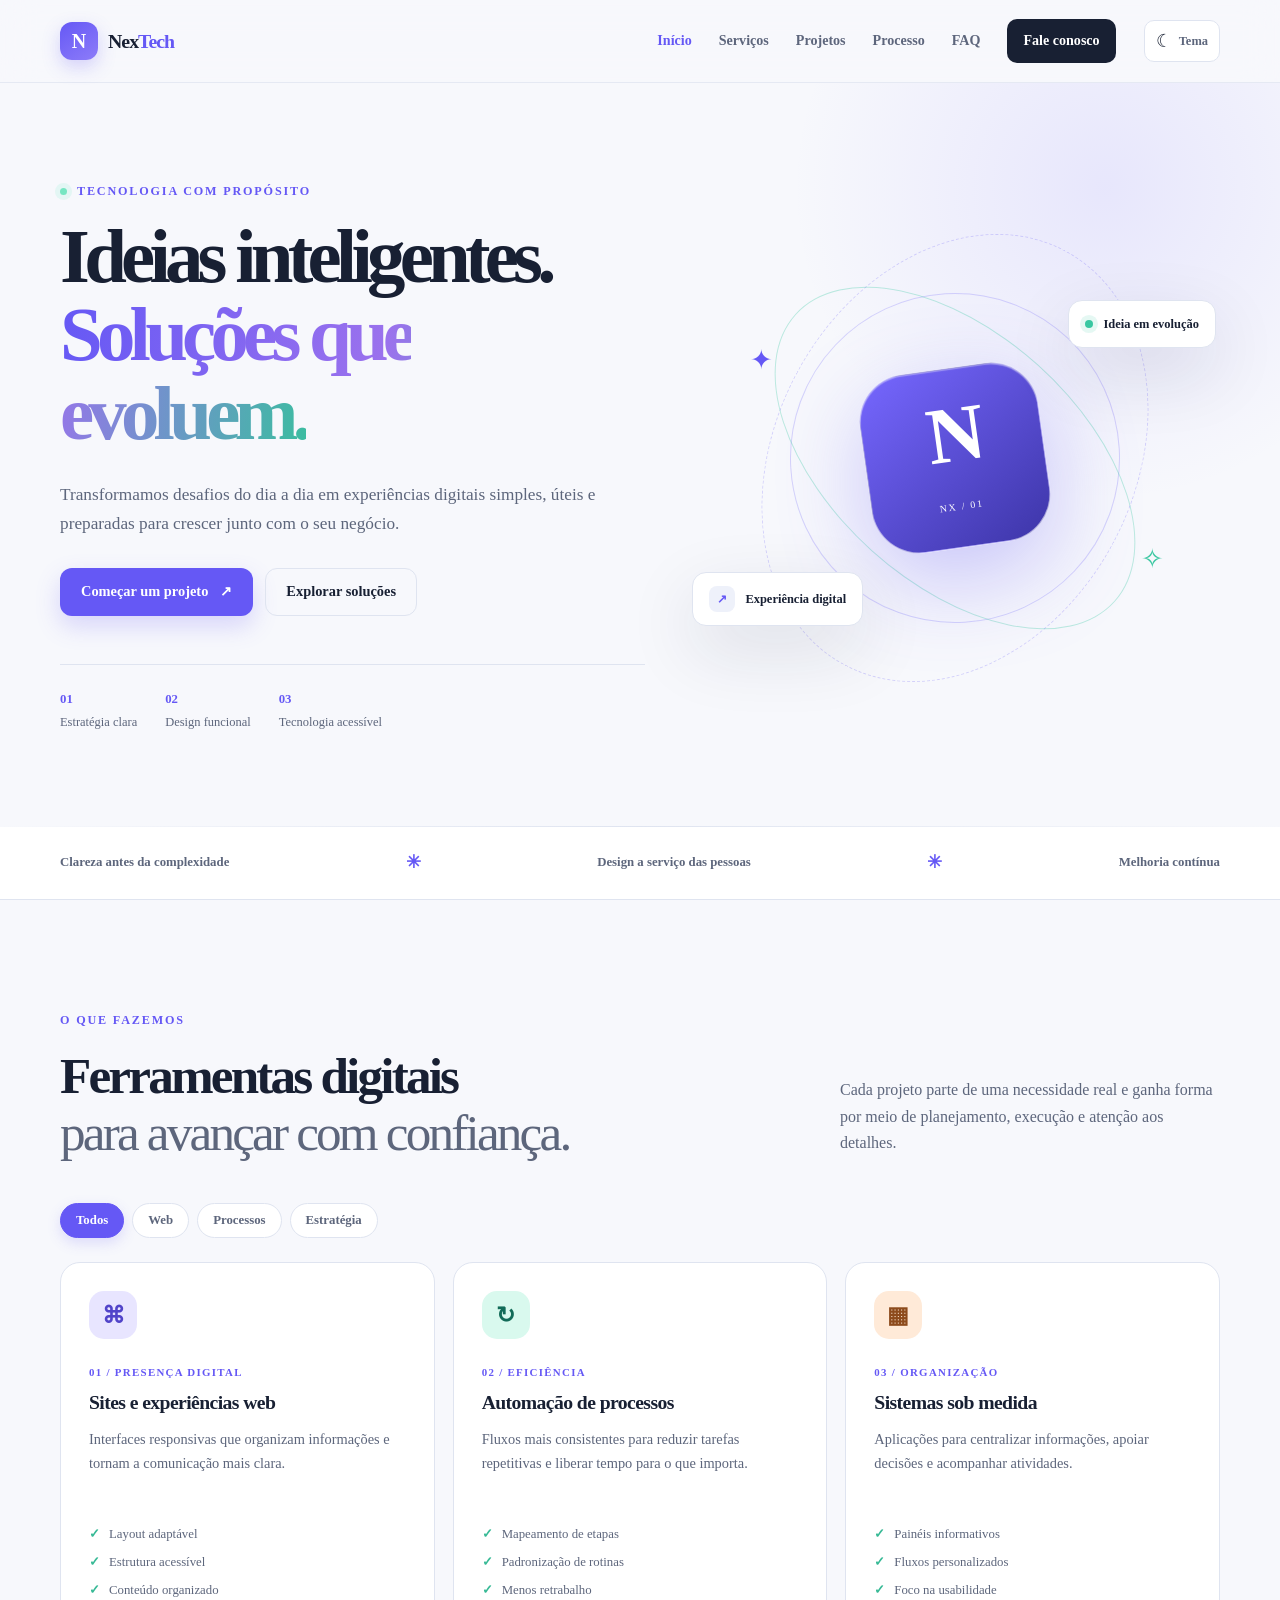
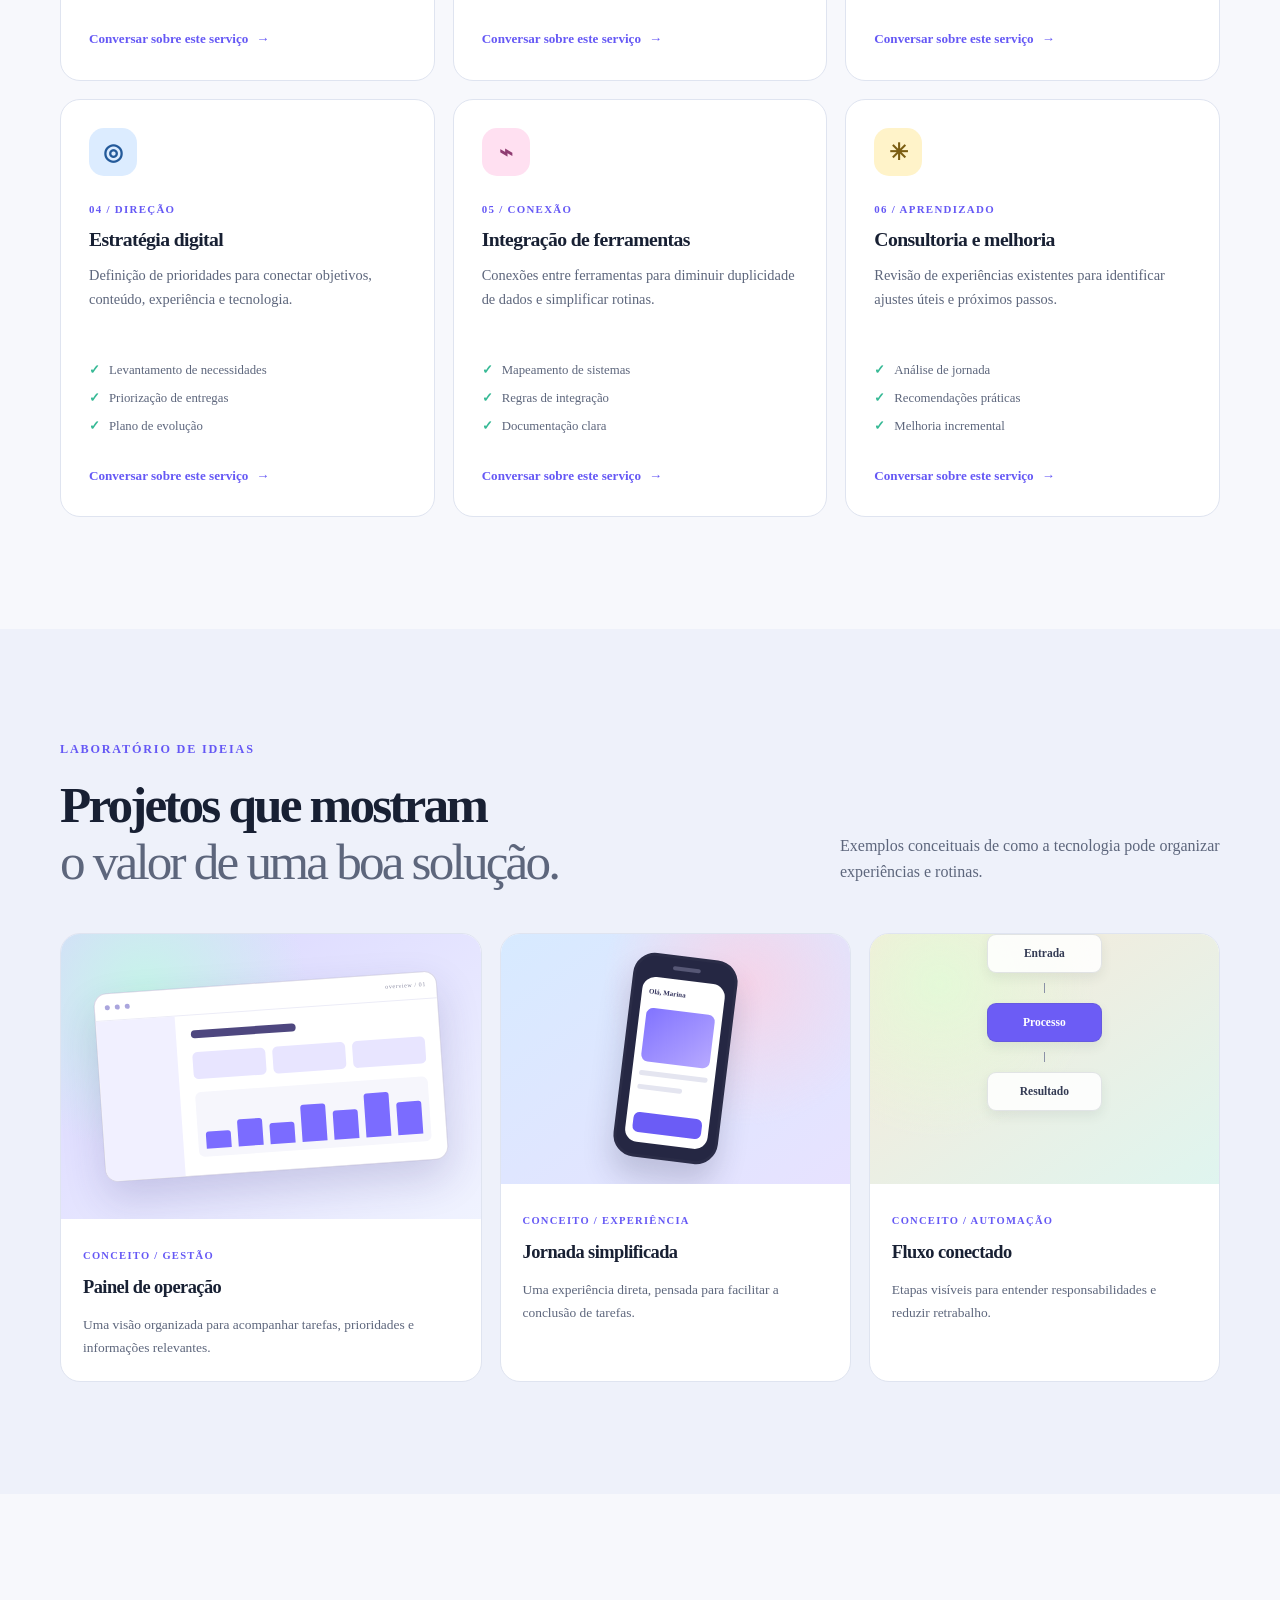
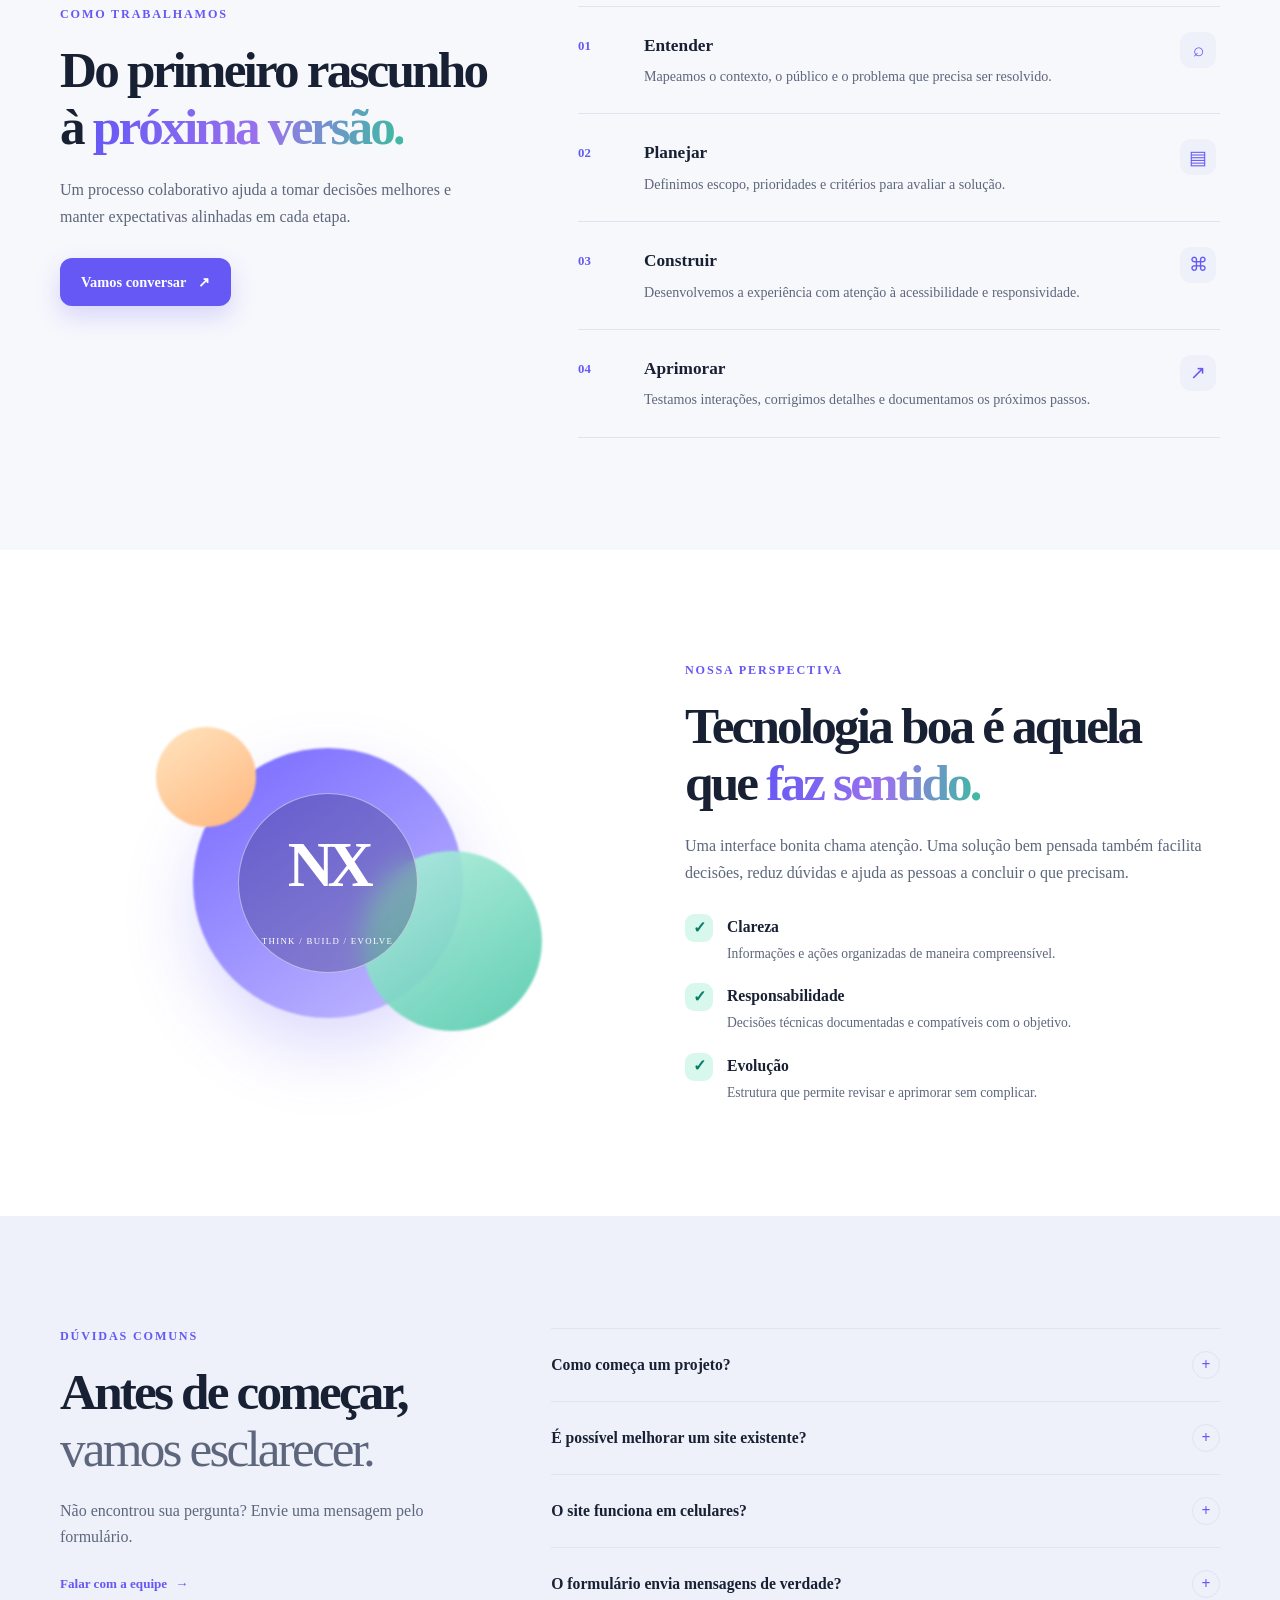
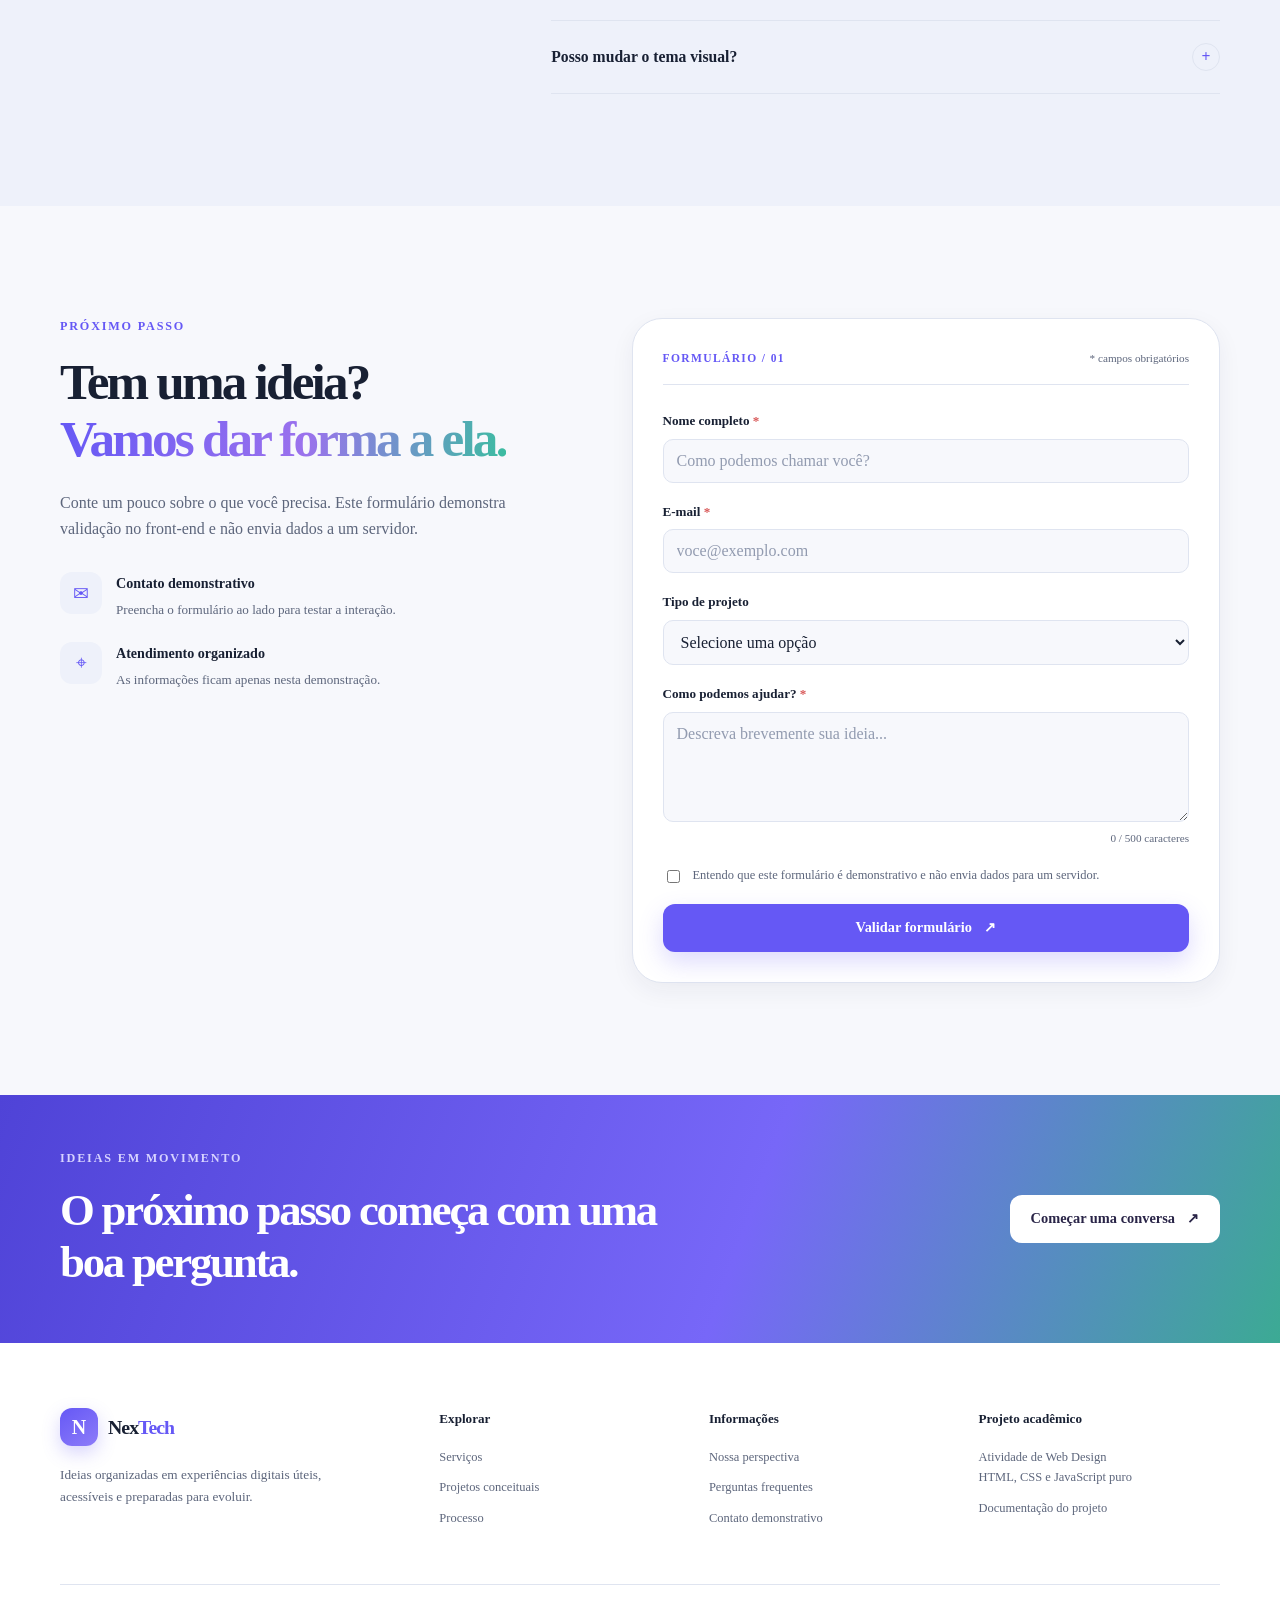
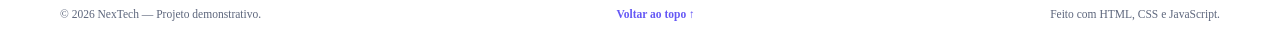
==== index.html @ e7d9e271 "feat: add initial web design project" ====
<!DOCTYPE html>
<html lang="pt-BR">
<head>
  <!-- Define a codificação para exibir acentos corretamente. -->
  <meta charset="UTF-8">
  <!-- Faz o layout adaptar-se a celulares, tablets e computadores. -->
  <meta name="viewport" content="width=device-width, initial-scale=1.0">
  <!-- Descrição usada por mecanismos de busca e prévias. -->
  <meta name="description" content="NexTech: soluções digitais, sites e sistemas para negócios.">
  <meta name="theme-color" content="#101827">
  <title>NexTech | Ideias que viram soluções digitais</title>
  <!-- O CSS é carregado em arquivo externo, conforme o requisito da atividade. -->
  <link rel="stylesheet" href="style.css">
  <!-- O JavaScript externo é carregado com defer para esperar o HTML ser analisado. -->
  <script src="script.js" defer></script>
</head>
<body>
  <!-- Link de acessibilidade que permite pular a navegação. -->
  <a class="skip-link" href="#conteudo">Pular para o conteúdo</a>

  <!-- Cabeçalho principal com identidade visual e navegação. -->
  <header class="site-header" id="topo">
    <div class="container header-inner">
      <a class="brand" href="#inicio" aria-label="NexTech, página inicial">
        <span class="brand-mark" aria-hidden="true">N</span>
        <span class="brand-name">Nex<span>Tech</span></span>
      </a>
      <button class="menu-toggle" id="menuToggle" type="button"
              aria-expanded="false" aria-controls="primaryNav">
        <span class="menu-toggle-line"></span>
        <span class="menu-toggle-line"></span>
        <span class="menu-toggle-line"></span>
        <span class="sr-only">Abrir ou fechar menu</span>
      </button>
      <nav class="primary-nav" id="primaryNav" aria-label="Navegação principal">
        <a href="#inicio">Início</a>
        <a href="#servicos">Serviços</a>
        <a href="#projetos">Projetos</a>
        <a href="#processo">Processo</a>
        <a href="#faq">FAQ</a>
        <a class="nav-cta" href="#contato">Fale conosco</a>
      </nav>
      <button class="theme-toggle" id="themeToggle" type="button" aria-label="Ativar tema escuro">
        <span aria-hidden="true" id="themeIcon">☾</span>
        <span class="theme-toggle-label">Tema</span>
      </button>
    </div>
  </header>

  <main id="conteudo">
    <!-- Seção de abertura: apresenta a proposta de valor do site. -->
    <section class="hero section" id="inicio">
      <div class="container hero-grid">
        <div class="hero-copy">
          <p class="eyebrow"><span class="eyebrow-dot"></span> Tecnologia com propósito</p>
          <h1>Ideias inteligentes.<br><span class="gradient-text">Soluções que evoluem.</span></h1>
          <p class="hero-description">
            Transformamos desafios do dia a dia em experiências digitais simples,
            úteis e preparadas para crescer junto com o seu negócio.
          </p>
          <div class="hero-actions">
            <a class="button button-primary" href="#contato">Começar um projeto <span aria-hidden="true">↗</span></a>
            <a class="button button-ghost" href="#servicos">Explorar soluções</a>
          </div>
          <div class="hero-proof" aria-label="Diferenciais da NexTech">
            <div class="proof-item"><strong>01</strong><span>Estratégia clara</span></div>
            <div class="proof-item"><strong>02</strong><span>Design funcional</span></div>
            <div class="proof-item"><strong>03</strong><span>Tecnologia acessível</span></div>
          </div>
        </div>
        <div class="hero-visual" aria-label="Ilustração abstrata de conexões digitais">
          <div class="visual-orbit orbit-one"></div>
          <div class="visual-orbit orbit-two"></div>
          <div class="visual-orbit orbit-three"></div>
          <div class="visual-core"><span>N</span><small>NX / 01</small></div>
          <div class="floating-card floating-card-top"><span class="status-dot"></span><span>Ideia em evolução</span></div>
          <div class="floating-card floating-card-bottom"><span class="mini-icon">↗</span><span>Experiência digital</span></div>
          <span class="visual-spark spark-one">✦</span>
          <span class="visual-spark spark-two">✧</span>
        </div>
      </div>
      <div class="hero-bottom-line" aria-hidden="true"></div>
    </section>

    <!-- Faixa de princípios para reforçar a proposta sem depender de números inventados. -->
    <section class="principles-strip" aria-label="Princípios de trabalho">
      <div class="container principles-inner">
        <span>Clareza antes da complexidade</span>
        <span class="principle-separator">✳</span>
        <span>Design a serviço das pessoas</span>
        <span class="principle-separator">✳</span>
        <span>Melhoria contínua</span>
      </div>
    </section>

    <!-- Serviços principais: os cartões também são filtráveis pelo JavaScript. -->
    <section class="section services-section" id="servicos">
      <div class="container">
        <div class="section-heading">
          <div>
            <p class="eyebrow">O que fazemos</p>
            <h2>Ferramentas digitais<br><span class="muted-heading">para avançar com confiança.</span></h2>
          </div>
          <p class="section-intro">
            Cada projeto parte de uma necessidade real e ganha forma por meio
            de planejamento, execução e atenção aos detalhes.
          </p>
        </div>
        <div class="filter-bar" role="group" aria-label="Filtrar serviços">
          <button class="filter-button is-active" type="button" data-service-filter="todos" aria-pressed="true">Todos</button>
          <button class="filter-button" type="button" data-service-filter="web" aria-pressed="false">Web</button>
          <button class="filter-button" type="button" data-service-filter="processos" aria-pressed="false">Processos</button>
          <button class="filter-button" type="button" data-service-filter="estrategia" aria-pressed="false">Estratégia</button>
        </div>
        <div class="service-grid" id="serviceGrid">
          <article class="service-card" data-category="web">
            <div class="service-icon icon-violet" aria-hidden="true">⌘</div>
            <p class="card-kicker">01 / Presença digital</p>
            <h3>Sites e experiências web</h3>
            <p>Interfaces responsivas que organizam informações e tornam a comunicação mais clara.</p>
            <ul class="feature-list">
              <li>Layout adaptável</li>
              <li>Estrutura acessível</li>
              <li>Conteúdo organizado</li>
            </ul>
            <a class="text-link" href="#contato" data-prefill="Quero conversar sobre um site">Conversar sobre este serviço <span aria-hidden="true">→</span></a>
          </article>
          <article class="service-card" data-category="processos">
            <div class="service-icon icon-mint" aria-hidden="true">↻</div>
            <p class="card-kicker">02 / Eficiência</p>
            <h3>Automação de processos</h3>
            <p>Fluxos mais consistentes para reduzir tarefas repetitivas e liberar tempo para o que importa.</p>
            <ul class="feature-list">
              <li>Mapeamento de etapas</li>
              <li>Padronização de rotinas</li>
              <li>Menos retrabalho</li>
            </ul>
            <a class="text-link" href="#contato" data-prefill="Quero conversar sobre automação">Conversar sobre este serviço <span aria-hidden="true">→</span></a>
          </article>
          <article class="service-card" data-category="web">
            <div class="service-icon icon-orange" aria-hidden="true">▦</div>
            <p class="card-kicker">03 / Organização</p>
            <h3>Sistemas sob medida</h3>
            <p>Aplicações para centralizar informações, apoiar decisões e acompanhar atividades.</p>
            <ul class="feature-list">
              <li>Painéis informativos</li>
              <li>Fluxos personalizados</li>
              <li>Foco na usabilidade</li>
            </ul>
            <a class="text-link" href="#contato" data-prefill="Quero conversar sobre um sistema">Conversar sobre este serviço <span aria-hidden="true">→</span></a>
          </article>
          <article class="service-card" data-category="estrategia">
            <div class="service-icon icon-blue" aria-hidden="true">◎</div>
            <p class="card-kicker">04 / Direção</p>
            <h3>Estratégia digital</h3>
            <p>Definição de prioridades para conectar objetivos, conteúdo, experiência e tecnologia.</p>
            <ul class="feature-list">
              <li>Levantamento de necessidades</li>
              <li>Priorização de entregas</li>
              <li>Plano de evolução</li>
            </ul>
            <a class="text-link" href="#contato" data-prefill="Quero conversar sobre estratégia digital">Conversar sobre este serviço <span aria-hidden="true">→</span></a>
          </article>
          <article class="service-card" data-category="processos">
            <div class="service-icon icon-pink" aria-hidden="true">⌁</div>
            <p class="card-kicker">05 / Conexão</p>
            <h3>Integração de ferramentas</h3>
            <p>Conexões entre ferramentas para diminuir duplicidade de dados e simplificar rotinas.</p>
            <ul class="feature-list">
              <li>Mapeamento de sistemas</li>
              <li>Regras de integração</li>
              <li>Documentação clara</li>
            </ul>
            <a class="text-link" href="#contato" data-prefill="Quero conversar sobre integração">Conversar sobre este serviço <span aria-hidden="true">→</span></a>
          </article>
          <article class="service-card" data-category="estrategia">
            <div class="service-icon icon-yellow" aria-hidden="true">✳</div>
            <p class="card-kicker">06 / Aprendizado</p>
            <h3>Consultoria e melhoria</h3>
            <p>Revisão de experiências existentes para identificar ajustes úteis e próximos passos.</p>
            <ul class="feature-list">
              <li>Análise de jornada</li>
              <li>Recomendações práticas</li>
              <li>Melhoria incremental</li>
            </ul>
            <a class="text-link" href="#contato" data-prefill="Quero conversar sobre consultoria">Conversar sobre este serviço <span aria-hidden="true">→</span></a>
          </article>
        </div>
        <p class="empty-state" id="serviceEmpty" hidden>Nenhum serviço encontrado nesta categoria.</p>
      </div>
    </section>

    <!-- Seção de projetos demonstrativos; os exemplos são conceituais, não clientes reais. -->
    <section class="section projects-section" id="projetos">
      <div class="container">
        <div class="section-heading">
          <div>
            <p class="eyebrow">Laboratório de ideias</p>
            <h2>Projetos que mostram<br><span class="muted-heading">o valor de uma boa solução.</span></h2>
          </div>
          <p class="section-intro">Exemplos conceituais de como a tecnologia pode organizar experiências e rotinas.</p>
        </div>
        <div class="project-grid">
          <article class="project-card project-large">
            <div class="project-art art-dashboard" aria-hidden="true">
              <div class="mock-window">
                <div class="mock-window-top"><i></i><i></i><i></i><span>overview / 01</span></div>
                <div class="mock-dashboard">
                  <div class="mock-side"></div>
                  <div class="mock-content">
                    <div class="mock-title"></div>
                    <div class="mock-stats"><i></i><i></i><i></i></div>
                    <div class="mock-chart"><span></span><span></span><span></span><span></span><span></span><span></span><span></span></div>
                  </div>
                </div>
              </div>
            </div>
            <div class="project-info">
              <div><span class="project-type">Conceito / Gestão</span><h3>Painel de operação</h3></div>
              <p>Uma visão organizada para acompanhar tarefas, prioridades e informações relevantes.</p>
            </div>
          </article>
          <article class="project-card">
            <div class="project-art art-mobile" aria-hidden="true">
              <div class="phone-frame">
                <div class="phone-speaker"></div>
                <div class="phone-screen">
                  <span class="phone-greeting">Olá, Marina</span>
                  <span class="phone-card"></span>
                  <span class="phone-line"></span>
                  <span class="phone-line short"></span>
                  <span class="phone-action"></span>
                </div>
              </div>
            </div>
            <div class="project-info">
              <div><span class="project-type">Conceito / Experiência</span><h3>Jornada simplificada</h3></div>
              <p>Uma experiência direta, pensada para facilitar a conclusão de tarefas.</p>
            </div>
          </article>
          <article class="project-card">
            <div class="project-art art-flow" aria-hidden="true">
              <div class="flow-node node-one">Entrada</div>
              <div class="flow-connector"></div>
              <div class="flow-node node-two">Processo</div>
              <div class="flow-connector"></div>
              <div class="flow-node node-three">Resultado</div>
            </div>
            <div class="project-info">
              <div><span class="project-type">Conceito / Automação</span><h3>Fluxo conectado</h3></div>
              <p>Etapas visíveis para entender responsabilidades e reduzir retrabalho.</p>
            </div>
          </article>
        </div>
      </div>
    </section>

    <!-- Etapas do trabalho apresentadas como sequência clara. -->
    <section class="section process-section" id="processo">
      <div class="container process-layout">
        <div class="process-intro">
          <p class="eyebrow">Como trabalhamos</p>
          <h2>Do primeiro rascunho<br>à <span class="gradient-text">próxima versão.</span></h2>
          <p>Um processo colaborativo ajuda a tomar decisões melhores e manter expectativas alinhadas em cada etapa.</p>
          <a class="button button-primary" href="#contato">Vamos conversar <span aria-hidden="true">↗</span></a>
        </div>
        <div class="process-steps">
          <article class="process-step">
            <span class="step-number">01</span>
            <div><h3>Entender</h3><p>Mapeamos o contexto, o público e o problema que precisa ser resolvido.</p></div>
            <span class="step-symbol" aria-hidden="true">⌕</span>
          </article>
          <article class="process-step">
            <span class="step-number">02</span>
            <div><h3>Planejar</h3><p>Definimos escopo, prioridades e critérios para avaliar a solução.</p></div>
            <span class="step-symbol" aria-hidden="true">▤</span>
          </article>
          <article class="process-step">
            <span class="step-number">03</span>
            <div><h3>Construir</h3><p>Desenvolvemos a experiência com atenção à acessibilidade e responsividade.</p></div>
            <span class="step-symbol" aria-hidden="true">⌘</span>
          </article>
          <article class="process-step">
            <span class="step-number">04</span>
            <div><h3>Aprimorar</h3><p>Testamos interações, corrigimos detalhes e documentamos os próximos passos.</p></div>
            <span class="step-symbol" aria-hidden="true">↗</span>
          </article>
        </div>
      </div>
    </section>

    <!-- Bloco de princípios que explica decisões de design e desenvolvimento. -->
    <section class="section values-section" id="sobre">
      <div class="container values-layout">
        <div class="values-visual">
          <div class="values-orb orb-a"></div>
          <div class="values-orb orb-b"></div>
          <div class="values-orb orb-c"></div>
          <div class="values-center"><span>NX</span><small>THINK / BUILD / EVOLVE</small></div>
        </div>
        <div class="values-copy">
          <p class="eyebrow">Nossa perspectiva</p>
          <h2>Tecnologia boa é aquela que <span class="gradient-text">faz sentido.</span></h2>
          <p>Uma interface bonita chama atenção. Uma solução bem pensada também facilita decisões, reduz dúvidas e ajuda as pessoas a concluir o que precisam.</p>
          <div class="value-list">
            <div class="value-item"><span class="value-check">✓</span><div><h3>Clareza</h3><p>Informações e ações organizadas de maneira compreensível.</p></div></div>
            <div class="value-item"><span class="value-check">✓</span><div><h3>Responsabilidade</h3><p>Decisões técnicas documentadas e compatíveis com o objetivo.</p></div></div>
            <div class="value-item"><span class="value-check">✓</span><div><h3>Evolução</h3><p>Estrutura que permite revisar e aprimorar sem complicar.</p></div></div>
          </div>
        </div>
      </div>
    </section>

    <!-- Perguntas frequentes com acordeão controlado pelo JavaScript. -->
    <section class="section faq-section" id="faq">
      <div class="container faq-layout">
        <div class="faq-heading">
          <p class="eyebrow">Dúvidas comuns</p>
          <h2>Antes de começar, <span class="muted-heading">vamos esclarecer.</span></h2>
          <p>Não encontrou sua pergunta? Envie uma mensagem pelo formulário.</p>
          <a class="text-link" href="#contato">Falar com a equipe <span aria-hidden="true">→</span></a>
        </div>
        <div class="faq-list">
          <article class="faq-item">
            <h3><button class="faq-question" type="button" aria-expanded="false"><span>Como começa um projeto?</span><span class="faq-plus" aria-hidden="true">+</span></button></h3>
            <div class="faq-answer" hidden><p>Começamos entendendo o desafio, o público e o resultado esperado. Depois, organizamos prioridades e definimos um escopo inicial.</p></div>
          </article>
          <article class="faq-item">
            <h3><button class="faq-question" type="button" aria-expanded="false"><span>É possível melhorar um site existente?</span><span class="faq-plus" aria-hidden="true">+</span></button></h3>
            <div class="faq-answer" hidden><p>Sim. Uma revisão pode avaliar conteúdo, acessibilidade, responsividade, navegação e oportunidades de simplificação antes de propor mudanças.</p></div>
          </article>
          <article class="faq-item">
            <h3><button class="faq-question" type="button" aria-expanded="false"><span>O site funciona em celulares?</span><span class="faq-plus" aria-hidden="true">+</span></button></h3>
            <div class="faq-answer" hidden><p>O projeto foi planejado com layout responsivo e deve ser testado em diferentes larguras de tela e navegadores antes da publicação final.</p></div>
          </article>
          <article class="faq-item">
            <h3><button class="faq-question" type="button" aria-expanded="false"><span>O formulário envia mensagens de verdade?</span><span class="faq-plus" aria-hidden="true">+</span></button></h3>
            <div class="faq-answer" hidden><p>Nesta versão acadêmica, o formulário valida os campos no navegador e mostra uma confirmação demonstrativa. Para enviar mensagens reais, seria necessário integrar um serviço ou backend.</p></div>
          </article>
          <article class="faq-item">
            <h3><button class="faq-question" type="button" aria-expanded="false"><span>Posso mudar o tema visual?</span><span class="faq-plus" aria-hidden="true">+</span></button></h3>
            <div class="faq-answer" hidden><p>Sim. O controle de tema alterna entre os modos claro e escuro, e a preferência é guardada no armazenamento local do navegador.</p></div>
          </article>
        </div>
      </div>
    </section>

    <!-- Formulário demonstrativo com validação e feedback acessível. -->
    <section class="section contact-section" id="contato">
      <div class="container contact-layout">
        <div class="contact-copy">
          <p class="eyebrow">Próximo passo</p>
          <h2>Tem uma ideia?<br><span class="gradient-text">Vamos dar forma a ela.</span></h2>
          <p>Conte um pouco sobre o que você precisa. Este formulário demonstra validação no front-end e não envia dados a um servidor.</p>
          <div class="contact-detail"><span class="contact-detail-icon" aria-hidden="true">✉</span><div><strong>Contato demonstrativo</strong><span>Preencha o formulário ao lado para testar a interação.</span></div></div>
          <div class="contact-detail"><span class="contact-detail-icon" aria-hidden="true">⌖</span><div><strong>Atendimento organizado</strong><span>As informações ficam apenas nesta demonstração.</span></div></div>
        </div>
        <form class="contact-form" id="contactForm" novalidate>
          <div class="form-heading"><span>FORMULÁRIO / 01</span><span class="form-required">* campos obrigatórios</span></div>
          <div class="form-field">
            <label for="fullName">Nome completo <span aria-hidden="true">*</span></label>
            <input id="fullName" name="fullName" type="text" autocomplete="name" placeholder="Como podemos chamar você?" required minlength="2">
            <small class="field-error" id="nameError"></small>
          </div>
          <div class="form-field">
            <label for="email">E-mail <span aria-hidden="true">*</span></label>
            <input id="email" name="email" type="email" autocomplete="email" placeholder="voce@exemplo.com" required>
            <small class="field-error" id="emailError"></small>
          </div>
          <div class="form-field">
            <label for="projectType">Tipo de projeto</label>
            <select id="projectType" name="projectType">
              <option value="">Selecione uma opção</option>
              <option value="site">Site ou landing page</option>
              <option value="sistema">Sistema web</option>
              <option value="automacao">Automação de processos</option>
              <option value="estrategia">Estratégia digital</option>
              <option value="outro">Outro assunto</option>
            </select>
          </div>
          <div class="form-field">
            <label for="message">Como podemos ajudar? <span aria-hidden="true">*</span></label>
            <textarea id="message" name="message" rows="4" placeholder="Descreva brevemente sua ideia..." required minlength="10"></textarea>
            <small class="field-error" id="messageError"></small>
            <small class="character-count" id="messageCount">0 / 500 caracteres</small>
          </div>
          <label class="checkbox-field" for="consent">
            <input id="consent" name="consent" type="checkbox" required>
            <span>Entendo que este formulário é demonstrativo e não envia dados para um servidor.</span>
          </label>
          <button class="button button-primary form-submit" type="submit">Validar formulário <span aria-hidden="true">↗</span></button>
          <p class="form-feedback" id="formFeedback" role="status" aria-live="polite"></p>
        </form>
      </div>
    </section>

    <!-- Chamada final para orientar a navegação de volta ao formulário. -->
    <section class="closing-section">
      <div class="container closing-inner">
        <div><p class="eyebrow">Ideias em movimento</p><h2>O próximo passo começa com uma boa pergunta.</h2></div>
        <a class="button button-light" href="#contato">Começar uma conversa <span aria-hidden="true">↗</span></a>
      </div>
    </section>
  </main>

  <!-- Rodapé com navegação secundária e informações acadêmicas. -->
  <footer class="site-footer">
    <div class="container footer-main">
      <div class="footer-brand">
        <a class="brand" href="#topo" aria-label="NexTech, voltar ao topo"><span class="brand-mark">N</span><span class="brand-name">Nex<span>Tech</span></span></a>
        <p>Ideias organizadas em experiências digitais úteis, acessíveis e preparadas para evoluir.</p>
      </div>
      <div class="footer-column"><h2>Explorar</h2><a href="#servicos">Serviços</a><a href="#projetos">Projetos conceituais</a><a href="#processo">Processo</a></div>
      <div class="footer-column"><h2>Informações</h2><a href="#sobre">Nossa perspectiva</a><a href="#faq">Perguntas frequentes</a><a href="#contato">Contato demonstrativo</a></div>
      <div class="footer-column"><h2>Projeto acadêmico</h2><p>Atividade de Web Design<br>HTML, CSS e JavaScript puro</p><a href="README.md">Documentação do projeto</a></div>
    </div>
    <div class="container footer-bottom"><span>© <span id="currentYear">2026</span> NexTech — Projeto demonstrativo.</span><a href="#topo">Voltar ao topo ↑</a><span>Feito com HTML, CSS e JavaScript.</span></div>
  </footer>

  <!-- Botão flutuante que aparece após rolar a página. -->
  <button class="back-to-top" id="backToTop" type="button" aria-label="Voltar ao topo" title="Voltar ao topo">↑</button>

  <!-- Região para mensagens globais de acessibilidade. -->
  <div class="sr-only" id="liveAnnouncement" aria-live="polite" aria-atomic="true"></div>
  <!-- Revisão de estrutura 01: manter conteúdo, acessibilidade e comportamento separados por responsabilidade. -->
  <!-- Manutenção 01: ao adicionar uma seção, atualizar também a navegação e a documentação do README. -->
  <!-- Revisão de estrutura 02: manter conteúdo, acessibilidade e comportamento separados por responsabilidade. -->
  <!-- Manutenção 02: ao adicionar uma seção, atualizar também a navegação e a documentação do README. -->
  <!-- Revisão de estrutura 03: manter conteúdo, acessibilidade e comportamento separados por responsabilidade. -->
  <!-- Manutenção 03: ao adicionar uma seção, atualizar também a navegação e a documentação do README. -->
  <!-- Revisão de estrutura 04: manter conteúdo, acessibilidade e comportamento separados por responsabilidade. -->
  <!-- Manutenção 04: ao adicionar uma seção, atualizar também a navegação e a documentação do README. -->
  <!-- Revisão de estrutura 05: manter conteúdo, acessibilidade e comportamento separados por responsabilidade. -->
  <!-- Manutenção 05: ao adicionar uma seção, atualizar também a navegação e a documentação do README. -->
  <!-- Revisão de estrutura 06: manter conteúdo, acessibilidade e comportamento separados por responsabilidade. -->
  <!-- Manutenção 06: ao adicionar uma seção, atualizar também a navegação e a documentação do README. -->
  <!-- Revisão de estrutura 07: manter conteúdo, acessibilidade e comportamento separados por responsabilidade. -->
  <!-- Manutenção 07: ao adicionar uma seção, atualizar também a navegação e a documentação do README. -->
  <!-- Revisão de estrutura 08: manter conteúdo, acessibilidade e comportamento separados por responsabilidade. -->
  <!-- Manutenção 08: ao adicionar uma seção, atualizar também a navegação e a documentação do README. -->
  <!-- Revisão de estrutura 09: manter conteúdo, acessibilidade e comportamento separados por responsabilidade. -->
  <!-- Manutenção 09: ao adicionar uma seção, atualizar também a navegação e a documentação do README. -->
  <!-- Revisão de estrutura 10: manter conteúdo, acessibilidade e comportamento separados por responsabilidade. -->
  <!-- Manutenção 10: ao adicionar uma seção, atualizar também a navegação e a documentação do README. -->
  <!-- Revisão de estrutura 11: manter conteúdo, acessibilidade e comportamento separados por responsabilidade. -->
  <!-- Manutenção 11: ao adicionar uma seção, atualizar também a navegação e a documentação do README. -->
  <!-- Revisão de estrutura 12: manter conteúdo, acessibilidade e comportamento separados por responsabilidade. -->
  <!-- Manutenção 12: ao adicionar uma seção, atualizar também a navegação e a documentação do README. -->
  <!-- Revisão de estrutura 13: manter conteúdo, acessibilidade e comportamento separados por responsabilidade. -->
  <!-- Manutenção 13: ao adicionar uma seção, atualizar também a navegação e a documentação do README. -->
  <!-- Revisão de estrutura 14: manter conteúdo, acessibilidade e comportamento separados por responsabilidade. -->
  <!-- Manutenção 14: ao adicionar uma seção, atualizar também a navegação e a documentação do README. -->
  <!-- Revisão de estrutura 15: manter conteúdo, acessibilidade e comportamento separados por responsabilidade. -->
  <!-- Manutenção 15: ao adicionar uma seção, atualizar também a navegação e a documentação do README. -->
  <!-- Revisão de estrutura 16: manter conteúdo, acessibilidade e comportamento separados por responsabilidade. -->
  <!-- Manutenção 16: ao adicionar uma seção, atualizar também a navegação e a documentação do README. -->
  <!-- Revisão de estrutura 17: manter conteúdo, acessibilidade e comportamento separados por responsabilidade. -->
  <!-- Manutenção 17: ao adicionar uma seção, atualizar também a navegação e a documentação do README. -->
  <!-- Revisão de estrutura 18: manter conteúdo, acessibilidade e comportamento separados por responsabilidade. -->
  <!-- Manutenção 18: ao adicionar uma seção, atualizar também a navegação e a documentação do README. -->
  <!-- Revisão de estrutura 19: manter conteúdo, acessibilidade e comportamento separados por responsabilidade. -->
  <!-- Manutenção 19: ao adicionar uma seção, atualizar também a navegação e a documentação do README. -->
  <!-- Revisão de estrutura 20: manter conteúdo, acessibilidade e comportamento separados por responsabilidade. -->
  <!-- Manutenção 20: ao adicionar uma seção, atualizar também a navegação e a documentação do README. -->
  <!-- Revisão de estrutura 21: manter conteúdo, acessibilidade e comportamento separados por responsabilidade. -->
  <!-- Manutenção 21: ao adicionar uma seção, atualizar também a navegação e a documentação do README. -->
  <!-- Revisão de estrutura 22: manter conteúdo, acessibilidade e comportamento separados por responsabilidade. -->
  <!-- Manutenção 22: ao adicionar uma seção, atualizar também a navegação e a documentação do README. -->
  <!-- Revisão de estrutura 23: manter conteúdo, acessibilidade e comportamento separados por responsabilidade. -->
  <!-- Manutenção 23: ao adicionar uma seção, atualizar também a navegação e a documentação do README. -->
  <!-- Revisão de estrutura 24: manter conteúdo, acessibilidade e comportamento separados por responsabilidade. -->
  <!-- Manutenção 24: ao adicionar uma seção, atualizar também a navegação e a documentação do README. -->
  <!-- Revisão de estrutura 25: manter conteúdo, acessibilidade e comportamento separados por responsabilidade. -->
  <!-- Manutenção 25: ao adicionar uma seção, atualizar também a navegação e a documentação do README. -->
  <!-- Revisão de estrutura 26: manter conteúdo, acessibilidade e comportamento separados por responsabilidade. -->
  <!-- Manutenção 26: ao adicionar uma seção, atualizar também a navegação e a documentação do README. -->
  <!-- Revisão de estrutura 27: manter conteúdo, acessibilidade e comportamento separados por responsabilidade. -->
  <!-- Manutenção 27: ao adicionar uma seção, atualizar também a navegação e a documentação do README. -->
  <!-- Revisão de estrutura 28: manter conteúdo, acessibilidade e comportamento separados por responsabilidade. -->
  <!-- Manutenção 28: ao adicionar uma seção, atualizar também a navegação e a documentação do README. -->
  <!-- Revisão de estrutura 29: manter conteúdo, acessibilidade e comportamento separados por responsabilidade. -->
  <!-- Manutenção 29: ao adicionar uma seção, atualizar também a navegação e a documentação do README. -->
  <!-- Revisão de estrutura 30: manter conteúdo, acessibilidade e comportamento separados por responsabilidade. -->
  <!-- Manutenção 30: ao adicionar uma seção, atualizar também a navegação e a documentação do README. -->
  <!-- Revisão de estrutura 31: manter conteúdo, acessibilidade e comportamento separados por responsabilidade. -->
  <!-- Manutenção 31: ao adicionar uma seção, atualizar também a navegação e a documentação do README. -->
  <!-- Revisão de estrutura 32: manter conteúdo, acessibilidade e comportamento separados por responsabilidade. -->
  <!-- Manutenção 32: ao adicionar uma seção, atualizar também a navegação e a documentação do README. -->
  <!-- Revisão de estrutura 33: manter conteúdo, acessibilidade e comportamento separados por responsabilidade. -->
  <!-- Manutenção 33: ao adicionar uma seção, atualizar também a navegação e a documentação do README. -->
  <!-- Revisão de estrutura 34: manter conteúdo, acessibilidade e comportamento separados por responsabilidade. -->
  <!-- Manutenção 34: ao adicionar uma seção, atualizar também a navegação e a documentação do README. -->
  <!-- Revisão de estrutura 35: manter conteúdo, acessibilidade e comportamento separados por responsabilidade. -->
  <!-- Manutenção 35: ao adicionar uma seção, atualizar também a navegação e a documentação do README. -->
  <!-- Revisão de estrutura 36: manter conteúdo, acessibilidade e comportamento separados por responsabilidade. -->
  <!-- Manutenção 36: ao adicionar uma seção, atualizar também a navegação e a documentação do README. -->
  <!-- Revisão de estrutura 37: manter conteúdo, acessibilidade e comportamento separados por responsabilidade. -->
  <!-- Manutenção 37: ao adicionar uma seção, atualizar também a navegação e a documentação do README. -->
  <!-- Revisão de estrutura 38: manter conteúdo, acessibilidade e comportamento separados por responsabilidade. -->
  <!-- Manutenção 38: ao adicionar uma seção, atualizar também a navegação e a documentação do README. -->
  <!-- Revisão de estrutura 39: manter conteúdo, acessibilidade e comportamento separados por responsabilidade. -->
  <!-- Manutenção 39: ao adicionar uma seção, atualizar também a navegação e a documentação do README. -->
  <!-- Revisão de estrutura 40: manter conteúdo, acessibilidade e comportamento separados por responsabilidade. -->
  <!-- Manutenção 40: ao adicionar uma seção, atualizar também a navegação e a documentação do README. -->
  <!-- Revisão de estrutura 41: manter conteúdo, acessibilidade e comportamento separados por responsabilidade. -->
  <!-- Manutenção 41: ao adicionar uma seção, atualizar também a navegação e a documentação do README. -->
  <!-- Revisão de estrutura 42: manter conteúdo, acessibilidade e comportamento separados por responsabilidade. -->
  <!-- Manutenção 42: ao adicionar uma seção, atualizar também a navegação e a documentação do README. -->
  <!-- Revisão de estrutura 43: manter conteúdo, acessibilidade e comportamento separados por responsabilidade. -->
  <!-- Manutenção 43: ao adicionar uma seção, atualizar também a navegação e a documentação do README. -->
  <!-- Revisão de estrutura 44: manter conteúdo, acessibilidade e comportamento separados por responsabilidade. -->
  <!-- Manutenção 44: ao adicionar uma seção, atualizar também a navegação e a documentação do README. -->
  <!-- Revisão de estrutura 45: manter conteúdo, acessibilidade e comportamento separados por responsabilidade. -->
  <!-- Manutenção 45: ao adicionar uma seção, atualizar também a navegação e a documentação do README. -->
</body>
</html>
---- style.css ----
/* ==========================================================================
   NexTech — folha de estilos principal
   Organização: tokens, base, componentes, seções, estados e responsividade.
   ========================================================================== */

/* 01. Variáveis globais: centralizam cores, espaçamentos e sombras. */
:root {
  color-scheme: light;
  --bg: #f7f8fc;
  --surface: #ffffff;
  --surface-soft: #eef1fa;
  --text: #182033;
  --text-soft: #5d667c;
  --border: #dfe4f0;
  --accent: #6558f5;
  --accent-strong: #4c3ee5;
  --mint: #76e6c2;
  --orange: #ffb77e;
  --blue: #9cc7ff;
  --pink: #f5a9d6;
  --yellow: #f5d875;
  --header-bg: rgba(247, 248, 252, 0.88);
  --shadow-sm: 0 8px 24px rgba(26, 34, 64, 0.06);
  --shadow-lg: 0 24px 70px rgba(26, 34, 64, 0.12);
  --radius-sm: 12px;
  --radius-md: 20px;
  --radius-lg: 30px;
  --container: 1160px;
  --transition: 180ms ease;
}

/* 02. Variáveis do tema escuro; o JS aplica data-theme no elemento raiz. */
:root[data-theme="dark"] {
  color-scheme: dark;
  --bg: #101522;
  --surface: #171e2d;
  --surface-soft: #20283a;
  --text: #f1f3fa;
  --text-soft: #aab3c8;
  --border: #2e374c;
  --accent: #938aff;
  --accent-strong: #b4adff;
  --header-bg: rgba(16, 21, 34, 0.9);
  --shadow-sm: 0 8px 24px rgba(0, 0, 0, 0.16);
  --shadow-lg: 0 24px 70px rgba(0, 0, 0, 0.3);
}

/* 03. Reset pequeno e previsível para elementos HTML comuns. */
* { box-sizing: border-box; }
html { scroll-behavior: smooth; scroll-padding-top: 100px; }
body {
  margin: 0;
  background: var(--bg);
  color: var(--text);
  font-family: Inter, ui-sans-serif, system-ui, -apple-system, BlinkMacSystemFont, "Segoe UI", sans-serif;
  font-size: 16px;
  line-height: 1.65;
  transition: background-color var(--transition), color var(--transition);
}
body, button, input, select, textarea { font-family: inherit; }
button, input, select, textarea { font-size: inherit; }
button, a { -webkit-tap-highlight-color: transparent; }
a { color: inherit; text-decoration: none; }
button { color: inherit; }
img, svg { max-width: 100%; }
button:focus-visible, a:focus-visible, input:focus-visible, select:focus-visible, textarea:focus-visible {
  outline: 3px solid var(--accent);
  outline-offset: 4px;
}
::selection { background: rgba(101, 88, 245, 0.22); }

/* 04. Utilitários compartilhados. */
.container { width: min(var(--container), calc(100% - 48px)); margin-inline: auto; }
.section { padding: 112px 0; }
.sr-only {
  position: absolute; width: 1px; height: 1px; padding: 0; margin: -1px;
  overflow: hidden; clip: rect(0, 0, 0, 0); white-space: nowrap; border: 0;
}
.skip-link {
  position: fixed; top: 12px; left: 12px; z-index: 1000;
  padding: 10px 16px; color: #fff; background: var(--accent-strong);
  border-radius: 8px; transform: translateY(-160%); transition: transform var(--transition);
}
.skip-link:focus { transform: translateY(0); }
.eyebrow {
  display: flex; align-items: center; gap: 10px; margin: 0 0 18px;
  color: var(--accent); font-size: 0.76rem; font-weight: 800; letter-spacing: 0.15em;
  line-height: 1.4; text-transform: uppercase;
}
.eyebrow-dot { width: 7px; height: 7px; border-radius: 50%; background: var(--mint); box-shadow: 0 0 0 5px rgba(118, 230, 194, 0.15); }
.gradient-text { color: var(--accent); background: linear-gradient(100deg, var(--accent), #9b72ed 55%, #3bbda0); -webkit-background-clip: text; background-clip: text; -webkit-text-fill-color: transparent; }
.muted-heading { color: var(--text-soft); font-weight: 500; }
.section-heading { display: flex; align-items: flex-end; justify-content: space-between; gap: 40px; margin-bottom: 42px; }
.section-heading h2, .process-intro h2, .values-copy h2, .faq-heading h2, .contact-copy h2 {
  margin: 0; font-size: clamp(2.1rem, 4vw, 3.45rem); line-height: 1.12; letter-spacing: -0.055em;
}
.section-intro { max-width: 380px; margin: 0 0 5px; color: var(--text-soft); }

/* 05. Cabeçalho fixo, marca e navegação principal. */
.site-header {
  position: sticky; top: 0; z-index: 100; background: var(--header-bg);
  border-bottom: 1px solid color-mix(in srgb, var(--border) 75%, transparent);
  backdrop-filter: blur(18px);
}
.header-inner { min-height: 82px; display: flex; align-items: center; gap: 28px; }
.brand { display: inline-flex; align-items: center; gap: 10px; flex-shrink: 0; }
.brand-mark {
  display: grid; place-items: center; width: 38px; height: 38px; border-radius: 12px;
  color: #fff; background: linear-gradient(145deg, var(--accent), #8d7cf9);
  font-size: 1.25rem; font-weight: 900; box-shadow: 0 7px 18px rgba(101, 88, 245, 0.25);
}
.brand-name { font-size: 1.24rem; font-weight: 850; letter-spacing: -0.05em; }
.brand-name span { color: var(--accent); }
.primary-nav { display: flex; align-items: center; justify-content: center; gap: 27px; margin-left: auto; }
.primary-nav a { color: var(--text-soft); font-size: 0.88rem; font-weight: 650; transition: color var(--transition); }
.primary-nav a:hover, .primary-nav a.is-current { color: var(--accent); }
.primary-nav .nav-cta { padding: 10px 16px; color: #fff; background: var(--text); border-radius: 10px; }
.primary-nav .nav-cta:hover { color: #fff; background: var(--accent-strong); }
.theme-toggle {
  display: inline-flex; align-items: center; gap: 7px; padding: 9px 11px;
  border: 1px solid var(--border); border-radius: 10px; background: var(--surface);
  cursor: pointer; transition: border-color var(--transition), transform var(--transition);
}
.theme-toggle:hover { border-color: var(--accent); transform: translateY(-1px); }
.theme-toggle span:first-child { font-size: 1.15rem; }
.theme-toggle-label { color: var(--text-soft); font-size: 0.78rem; font-weight: 700; }
.menu-toggle { display: none; }

/* 06. Botões reutilizáveis com estados de hover e foco. */
.button {
  display: inline-flex; min-height: 48px; align-items: center; justify-content: center; gap: 12px;
  padding: 12px 20px; border: 1px solid transparent; border-radius: 12px;
  font-size: 0.9rem; font-weight: 750; line-height: 1.2; cursor: pointer;
  transition: transform var(--transition), box-shadow var(--transition), background var(--transition), border-color var(--transition);
}
.button:hover { transform: translateY(-2px); }
.button-primary { color: #fff; background: var(--accent); box-shadow: 0 10px 24px rgba(101, 88, 245, 0.22); }
.button-primary:hover { background: var(--accent-strong); box-shadow: 0 14px 28px rgba(101, 88, 245, 0.28); }
.button-ghost { color: var(--text); background: transparent; border-color: var(--border); }
.button-ghost:hover { border-color: var(--accent); background: var(--surface); }
.button-light { color: #292447; background: #fff; }
.button-light:hover { background: #eeebff; }

/* 07. Hero: mensagem principal e ilustração construída com CSS. */
.hero { position: relative; overflow: hidden; padding-top: 100px; padding-bottom: 94px; }
.hero::before {
  position: absolute; top: -220px; right: -150px; width: 650px; height: 650px;
  content: ""; border-radius: 50%; background: radial-gradient(circle, rgba(125, 112, 255, 0.13), transparent 68%); pointer-events: none;
}
.hero-grid { display: grid; grid-template-columns: 1.05fr 0.95fr; align-items: center; gap: 45px; position: relative; }
.hero h1 { margin: 0; font-size: clamp(3rem, 6vw, 5.2rem); font-weight: 850; line-height: 1.02; letter-spacing: -0.075em; }
.hero-description { max-width: 560px; margin: 28px 0 30px; color: var(--text-soft); font-size: 1.08rem; }
.hero-actions { display: flex; flex-wrap: wrap; gap: 12px; }
.hero-proof { display: flex; gap: 28px; margin-top: 48px; padding-top: 24px; border-top: 1px solid var(--border); }
.proof-item { display: grid; gap: 2px; }
.proof-item strong { color: var(--accent); font-size: 0.8rem; }
.proof-item span { color: var(--text-soft); font-size: 0.78rem; }
.hero-visual { position: relative; min-height: 440px; display: grid; place-items: center; isolation: isolate; }
.visual-orbit { position: absolute; border: 1px solid color-mix(in srgb, var(--accent) 24%, transparent); border-radius: 50%; transform: rotate(-25deg); }
.orbit-one { width: 330px; height: 330px; }
.orbit-two { width: 430px; height: 250px; transform: rotate(42deg); border-color: color-mix(in srgb, #39c7a1 32%, transparent); }
.orbit-three { width: 470px; height: 360px; transform: rotate(-62deg); border-style: dashed; }
.visual-core {
  display: grid; place-items: center; width: 180px; height: 180px; border: 1px solid rgba(255,255,255,.55);
  border-radius: 48px; color: #fff; background: linear-gradient(145deg, #7667ff, #3d35a8);
  box-shadow: 0 30px 90px rgba(101, 88, 245, 0.32), inset 0 1px 1px rgba(255,255,255,.35);
  transform: rotate(-8deg);
}
.visual-core span { font-size: 5rem; font-weight: 900; line-height: 1; letter-spacing: -0.1em; }
.visual-core small { margin-top: -30px; font-size: 0.62rem; letter-spacing: 0.18em; }
.floating-card {
  position: absolute; display: flex; align-items: center; gap: 10px; padding: 13px 16px;
  border: 1px solid var(--border); border-radius: 14px; color: var(--text); background: var(--surface);
  box-shadow: var(--shadow-lg); font-size: 0.78rem; font-weight: 750;
}
.floating-card-top { top: 62px; right: 4px; }
.floating-card-bottom { bottom: 52px; left: 2px; }
.status-dot { width: 8px; height: 8px; border-radius: 50%; background: #39c7a1; box-shadow: 0 0 0 5px rgba(57,199,161,.13); }
.mini-icon { display: grid; place-items: center; width: 26px; height: 26px; border-radius: 8px; color: var(--accent); background: var(--surface-soft); }
.visual-spark { position: absolute; color: var(--accent); font-size: 1.7rem; }
.spark-one { top: 100px; left: 60px; }
.spark-two { right: 56px; bottom: 96px; color: #39c7a1; }
.hero-bottom-line { position: absolute; right: 0; bottom: 0; left: 0; height: 1px; background: linear-gradient(90deg, transparent, var(--border), transparent); }

/* 08. Faixa de princípios. */
.principles-strip { border-bottom: 1px solid var(--border); background: var(--surface); }
.principles-inner { display: flex; align-items: center; justify-content: space-between; gap: 20px; min-height: 72px; color: var(--text-soft); font-size: 0.8rem; font-weight: 700; }
.principle-separator { color: var(--accent); font-size: 1.1rem; }

/* 09. Serviços: cartões, filtros e lista de benefícios. */
.services-section { background: var(--bg); }
.filter-bar { display: flex; flex-wrap: wrap; gap: 8px; margin: 0 0 24px; }
.filter-button { padding: 9px 15px; border: 1px solid var(--border); border-radius: 999px; color: var(--text-soft); background: var(--surface); font-size: 0.8rem; font-weight: 750; cursor: pointer; transition: all var(--transition); }
.filter-button:hover, .filter-button.is-active { color: #fff; border-color: var(--accent); background: var(--accent); }
.service-grid { display: grid; grid-template-columns: repeat(3, minmax(0, 1fr)); gap: 18px; }
.service-card { padding: 28px; border: 1px solid var(--border); border-radius: var(--radius-md); background: var(--surface); transition: transform var(--transition), box-shadow var(--transition), border-color var(--transition); }
.service-card:hover { transform: translateY(-5px); border-color: color-mix(in srgb, var(--accent) 50%, var(--border)); box-shadow: var(--shadow-sm); }
.service-card[hidden] { display: none; }
.service-icon { display: grid; place-items: center; width: 48px; height: 48px; margin-bottom: 25px; border-radius: 15px; font-size: 1.45rem; font-weight: 800; }
.icon-violet { color: #5144c9; background: #e8e5ff; }
.icon-mint { color: #126b58; background: #d9f9ee; }
.icon-orange { color: #8d4b1c; background: #ffead8; }
.icon-blue { color: #245a9a; background: #dcecff; }
.icon-pink { color: #8f3c72; background: #ffe0f1; }
.icon-yellow { color: #7b5d12; background: #fff3c9; }
.card-kicker { margin: 0 0 8px; color: var(--accent); font-size: 0.68rem; font-weight: 850; letter-spacing: .12em; text-transform: uppercase; }
.service-card h3 { margin: 0 0 12px; font-size: 1.23rem; line-height: 1.3; letter-spacing: -.03em; }
.service-card > p:not(.card-kicker) { min-height: 76px; margin: 0; color: var(--text-soft); font-size: .9rem; }
.feature-list { display: grid; gap: 7px; margin: 20px 0 24px; padding: 0; list-style: none; color: var(--text-soft); font-size: .8rem; }
.feature-list li::before { content: "✓"; margin-right: 9px; color: #36b995; font-weight: 900; }
.text-link { display: inline-flex; align-items: center; gap: 8px; color: var(--accent); font-size: .82rem; font-weight: 800; }
.text-link span { transition: transform var(--transition); }
.text-link:hover span { transform: translateX(4px); }
.empty-state { padding: 20px; color: var(--text-soft); text-align: center; }

/* 10. Projetos conceituais e ilustrações de interface sem imagens externas. */
.projects-section { background: var(--surface-soft); }
.project-grid { display: grid; grid-template-columns: 1.2fr 1fr 1fr; gap: 18px; }
.project-card { overflow: hidden; border: 1px solid var(--border); border-radius: var(--radius-md); background: var(--surface); }
.project-art { position: relative; display: grid; min-height: 250px; place-items: center; overflow: hidden; background: linear-gradient(140deg, #e8e6ff, #dff8ef); }
.project-large .project-art { min-height: 285px; }
.art-dashboard { background: radial-gradient(circle at 20% 20%, #c6f4e9, transparent 40%), linear-gradient(145deg, #d9d5ff, #f0f3ff); }
.mock-window { width: 82%; overflow: hidden; border: 1px solid rgba(70, 63, 135, .2); border-radius: 13px; background: #fff; box-shadow: 0 18px 40px rgba(50, 45, 120, .18); transform: rotate(-4deg); }
.mock-window-top { display: flex; align-items: center; gap: 5px; height: 27px; padding: 0 10px; border-bottom: 1px solid #ececf7; }
.mock-window-top i { width: 5px; height: 5px; border-radius: 50%; background: #aaa5dd; }
.mock-window-top span { margin-left: auto; color: #8a8ba2; font-size: 6px; letter-spacing: .1em; }
.mock-dashboard { display: grid; grid-template-columns: 23% 1fr; min-height: 160px; }
.mock-side { background: #f1f0ff; }
.mock-content { padding: 15px; }
.mock-title { display: block; width: 45%; height: 8px; margin-bottom: 14px; border-radius: 4px; background: #4e477f; }
.mock-stats { display: flex; gap: 7px; }
.mock-stats i { display: block; width: 33%; height: 27px; border-radius: 5px; background: #e8e5ff; }
.mock-chart { display: flex; align-items: flex-end; gap: 7px; height: 65px; margin-top: 13px; padding: 8px; border-radius: 6px; background: #f6f6fc; }
.mock-chart span { flex: 1; border-radius: 3px 3px 0 0; background: #7b6cff; }
.mock-chart span:nth-child(1) { height: 35%; }
.mock-chart span:nth-child(2) { height: 55%; }
.mock-chart span:nth-child(3) { height: 43%; }
.mock-chart span:nth-child(4) { height: 75%; }
.mock-chart span:nth-child(5) { height: 60%; }
.mock-chart span:nth-child(6) { height: 90%; }
.mock-chart span:nth-child(7) { height: 68%; }
.art-mobile { background: radial-gradient(circle at 70% 20%, #f5d4e9, transparent 45%), linear-gradient(145deg, #d7eaff, #e7e2ff); }
.phone-frame { width: 105px; height: 205px; padding: 8px; border: 3px solid #2a2c47; border-radius: 22px; background: #252743; box-shadow: 0 20px 30px rgba(44, 45, 80, .2); transform: rotate(7deg); }
.phone-speaker { width: 28px; height: 4px; margin: 0 auto 9px; border-radius: 9px; background: #565775; }
.phone-screen { display: flex; flex-direction: column; gap: 9px; height: 166px; padding: 10px 7px; border-radius: 13px; background: #fff; }
.phone-greeting { color: #34345d; font-size: 7px; font-weight: 900; }
.phone-card { height: 54px; border-radius: 7px; background: linear-gradient(135deg, #8173ff, #b7a9ff); }
.phone-line { width: 100%; height: 5px; border-radius: 4px; background: #e4e5f0; }
.phone-line.short { width: 65%; }
.phone-action { height: 20px; margin-top: auto; border-radius: 6px; background: #6b5cf6; }
.art-flow { display: flex; flex-direction: column; gap: 10px; background: radial-gradient(circle at 20% 20%, #e4f9d8, transparent 45%), linear-gradient(145deg, #f7e9d8, #dff5ef); }
.flow-node { min-width: 115px; padding: 9px 15px; border: 1px solid rgba(68, 79, 100, .15); border-radius: 9px; background: rgba(255,255,255,.85); color: #343b54; text-align: center; font-size: .72rem; font-weight: 800; box-shadow: 0 5px 12px rgba(40, 60, 70, .08); }
.node-two { color: #fff; background: #6c5cf5; }
.flow-connector { width: 1px; height: 10px; background: #8b91a7; }
.project-info { display: grid; gap: 12px; padding: 22px; }
.project-type { color: var(--accent); font-size: .66rem; font-weight: 850; letter-spacing: .12em; text-transform: uppercase; }
.project-info h3 { margin: 5px 0 0; font-size: 1.15rem; letter-spacing: -.03em; }
.project-info p { margin: 0; color: var(--text-soft); font-size: .84rem; }

/* 11. Processo em etapas. */
.process-section { background: var(--bg); }
.process-layout { display: grid; grid-template-columns: .8fr 1.2fr; gap: 90px; align-items: start; }
.process-intro > p:not(.eyebrow) { max-width: 410px; margin: 22px 0 28px; color: var(--text-soft); }
.process-steps { border-top: 1px solid var(--border); }
.process-step { display: grid; grid-template-columns: 48px 1fr 40px; align-items: start; gap: 18px; padding: 25px 0; border-bottom: 1px solid var(--border); }
.step-number { padding-top: 4px; color: var(--accent); font-size: .8rem; font-weight: 900; }
.process-step h3 { margin: 0 0 5px; font-size: 1.08rem; }
.process-step p { margin: 0; color: var(--text-soft); font-size: .88rem; }
.step-symbol { display: grid; place-items: center; width: 36px; height: 36px; border-radius: 11px; color: var(--accent); background: var(--surface-soft); font-size: 1.2rem; }

/* 12. Valores e princípios. */
.values-section { overflow: hidden; background: var(--surface); }
.values-layout { display: grid; grid-template-columns: 1fr 1fr; gap: 90px; align-items: center; }
.values-visual { position: relative; display: grid; min-height: 390px; place-items: center; }
.values-orb { position: absolute; border-radius: 50%; filter: blur(1px); }
.orb-a { width: 270px; height: 270px; background: linear-gradient(145deg, #7668ff, #c4bdff); box-shadow: 0 30px 70px rgba(101,88,245,.22); }
.orb-b { width: 180px; height: 180px; right: 10%; bottom: 12%; background: linear-gradient(145deg, #b5f2df, #4ec8aa); opacity: .9; }
.orb-c { width: 100px; height: 100px; top: 10%; left: 18%; background: linear-gradient(145deg, #ffe4bf, #ffb77e); }
.values-center { position: relative; z-index: 1; display: grid; place-items: center; width: 180px; height: 180px; border: 1px solid rgba(255,255,255,.5); border-radius: 50%; color: #fff; background: rgba(36, 31, 96, .3); backdrop-filter: blur(12px); }
.values-center span { font-size: 4rem; font-weight: 900; letter-spacing: -.1em; }
.values-center small { margin-top: -25px; font-size: .55rem; letter-spacing: .15em; }
.values-copy > p:not(.eyebrow) { margin: 22px 0 28px; color: var(--text-soft); }
.value-list { display: grid; gap: 18px; }
.value-item { display: flex; align-items: flex-start; gap: 14px; }
.value-check { display: grid; flex-shrink: 0; place-items: center; width: 28px; height: 28px; border-radius: 9px; color: #087d65; background: #d8f8ee; font-weight: 900; }
.value-item h3 { margin: 0 0 3px; font-size: .98rem; }
.value-item p { margin: 0; color: var(--text-soft); font-size: .85rem; }

/* 13. FAQ com acordeão acessível. */
.faq-section { background: var(--surface-soft); }
.faq-layout { display: grid; grid-template-columns: .75fr 1.25fr; gap: 90px; align-items: start; }
.faq-heading > p:not(.eyebrow) { margin: 20px 0; color: var(--text-soft); }
.faq-list { border-top: 1px solid var(--border); }
.faq-item { border-bottom: 1px solid var(--border); }
.faq-item h3 { margin: 0; }
.faq-question { display: flex; align-items: center; justify-content: space-between; gap: 20px; width: 100%; padding: 22px 0; border: 0; background: transparent; text-align: left; cursor: pointer; font-size: .98rem; font-weight: 800; }
.faq-plus { display: grid; flex-shrink: 0; place-items: center; width: 28px; height: 28px; border: 1px solid var(--border); border-radius: 50%; color: var(--accent); transition: transform var(--transition), background var(--transition); }
.faq-question[aria-expanded="true"] .faq-plus { transform: rotate(45deg); color: #fff; border-color: var(--accent); background: var(--accent); }
.faq-answer { padding: 0 35px 22px 0; }
.faq-answer p { margin: 0; color: var(--text-soft); font-size: .9rem; }
.faq-answer[hidden] { display: none; }

/* 14. Formulário de contato demonstrativo. */
.contact-section { background: var(--bg); }
.contact-layout { display: grid; grid-template-columns: .9fr 1.1fr; gap: 90px; align-items: start; }
.contact-copy > p:not(.eyebrow) { max-width: 460px; margin: 22px 0 30px; color: var(--text-soft); }
.contact-detail { display: flex; align-items: flex-start; gap: 14px; margin-top: 22px; }
.contact-detail-icon { display: grid; flex-shrink: 0; place-items: center; width: 42px; height: 42px; border-radius: 12px; color: var(--accent); background: var(--surface-soft); font-size: 1.2rem; }
.contact-detail div { display: grid; gap: 3px; }
.contact-detail strong { font-size: .88rem; }
.contact-detail span:last-child { color: var(--text-soft); font-size: .82rem; }
.contact-form { padding: 30px; border: 1px solid var(--border); border-radius: var(--radius-lg); background: var(--surface); box-shadow: var(--shadow-sm); }
.form-heading { display: flex; justify-content: space-between; gap: 15px; margin-bottom: 25px; padding-bottom: 16px; border-bottom: 1px solid var(--border); }
.form-heading span:first-child { color: var(--accent); font-size: .72rem; font-weight: 900; letter-spacing: .12em; }
.form-required { color: var(--text-soft); font-size: .7rem; }
.form-field { display: grid; gap: 7px; margin-bottom: 18px; }
.form-field label { font-size: .82rem; font-weight: 800; }
.form-field label span { color: #d85858; }
.form-field input, .form-field select, .form-field textarea {
  width: 100%; padding: 12px 13px; border: 1px solid var(--border); border-radius: 10px;
  color: var(--text); background: var(--bg); transition: border-color var(--transition), box-shadow var(--transition);
}
.form-field input::placeholder, .form-field textarea::placeholder { color: #929bb0; }
.form-field input:focus, .form-field select:focus, .form-field textarea:focus { border-color: var(--accent); box-shadow: 0 0 0 3px rgba(101,88,245,.1); outline: 0; }
.form-field textarea { resize: vertical; min-height: 110px; }
.form-field [aria-invalid="true"] { border-color: #d85858; }
.field-error { min-height: 0; color: #d85858; font-size: .75rem; }
.field-error:empty { display: none; }
.character-count { color: var(--text-soft); text-align: right; font-size: .7rem; }
.checkbox-field { display: flex; align-items: flex-start; gap: 10px; margin: 18px 0; color: var(--text-soft); font-size: .78rem; }
.checkbox-field input { flex-shrink: 0; margin-top: 5px; accent-color: var(--accent); }
.form-submit { width: 100%; border: 0; }
.form-feedback { min-height: 0; margin: 14px 0 0; font-size: .85rem; font-weight: 700; }
.form-feedback:empty { display: none; }
.form-feedback.is-success { padding: 12px; border-radius: 10px; color: #11694f; background: #d9f8eb; }
.form-feedback.is-error { padding: 12px; border-radius: 10px; color: #9b3434; background: #ffebeb; }

/* 15. Chamada final e rodapé. */
.closing-section { padding: 55px 0; color: #fff; background: linear-gradient(110deg, #4f43d7, #7767f8 58%, #3caa94); }
.closing-inner { display: flex; align-items: center; justify-content: space-between; gap: 30px; }
.closing-inner .eyebrow { color: #d7d3ff; }
.closing-inner h2 { max-width: 600px; margin: 0; font-size: clamp(1.8rem, 3.6vw, 2.8rem); line-height: 1.15; letter-spacing: -.05em; }
.site-footer { background: var(--surface); }
.footer-main { display: grid; grid-template-columns: 1.5fr 1fr 1fr 1.1fr; gap: 50px; padding-top: 65px; padding-bottom: 55px; }
.footer-brand p { max-width: 270px; margin: 18px 0 0; color: var(--text-soft); font-size: .83rem; }
.footer-column { display: flex; flex-direction: column; align-items: flex-start; gap: 10px; }
.footer-column h2 { margin: 0 0 7px; font-size: .82rem; }
.footer-column a, .footer-column p { margin: 0; color: var(--text-soft); font-size: .78rem; }
.footer-column a:hover { color: var(--accent); }
.footer-bottom { display: flex; align-items: center; justify-content: space-between; gap: 20px; padding-top: 20px; padding-bottom: 20px; border-top: 1px solid var(--border); color: var(--text-soft); font-size: .72rem; }
.footer-bottom a { color: var(--accent); font-weight: 800; }
.back-to-top { position: fixed; right: 22px; bottom: 22px; z-index: 80; display: grid; place-items: center; width: 44px; height: 44px; border: 0; border-radius: 13px; color: #fff; background: var(--accent); box-shadow: var(--shadow-sm); font-size: 1.3rem; cursor: pointer; opacity: 0; visibility: hidden; transform: translateY(10px); transition: opacity var(--transition), visibility var(--transition), transform var(--transition); }
.back-to-top.is-visible { opacity: 1; visibility: visible; transform: translateY(0); }
.back-to-top:hover { background: var(--accent-strong); }

/* 16. Estados de navegação e preferência por movimento reduzido. */
body.menu-open { overflow: hidden; }
.is-hidden { display: none !important; }
@media (prefers-reduced-motion: reduce) {
  *, *::before, *::after { scroll-behavior: auto !important; animation-duration: .01ms !important; animation-iteration-count: 1 !important; transition-duration: .01ms !important; }
}

/* 17. Responsividade para telas intermediárias. */
@media (max-width: 1050px) {
  .primary-nav { gap: 16px; }
  .primary-nav a { font-size: .82rem; }
  .hero-grid { gap: 15px; }
  .hero h1 { font-size: clamp(2.8rem, 5.5vw, 4.5rem); }
  .service-grid { grid-template-columns: repeat(2, minmax(0, 1fr)); }
  .project-grid { grid-template-columns: repeat(2, minmax(0, 1fr)); }
  .project-large { grid-column: span 2; }
  .process-layout, .values-layout, .faq-layout, .contact-layout { gap: 55px; }
  .footer-main { gap: 30px; }
}

/* 18. Menu móvel e layout para tablets/celulares. */
@media (max-width: 780px) {
  .container { width: min(100% - 36px, var(--container)); }
  .section { padding: 78px 0; }
  .header-inner { min-height: 72px; gap: 12px; }
  .menu-toggle { display: flex; flex-direction: column; justify-content: center; gap: 5px; order: 3; width: 42px; height: 42px; margin-left: auto; padding: 10px; border: 1px solid var(--border); border-radius: 10px; background: var(--surface); cursor: pointer; }
  .menu-toggle-line { display: block; width: 100%; height: 2px; border-radius: 4px; background: var(--text); transition: transform var(--transition), opacity var(--transition); }
  .menu-toggle[aria-expanded="true"] .menu-toggle-line:first-child { transform: translateY(7px) rotate(45deg); }
  .menu-toggle[aria-expanded="true"] .menu-toggle-line:nth-child(2) { opacity: 0; }
  .menu-toggle[aria-expanded="true"] .menu-toggle-line:nth-child(3) { transform: translateY(-7px) rotate(-45deg); }
  .theme-toggle { order: 2; padding: 9px; }
  .theme-toggle-label { display: none; }
  .primary-nav { position: fixed; top: 72px; right: 0; left: 0; display: flex; flex-direction: column; align-items: stretch; gap: 0; padding: 14px 18px 22px; border-bottom: 1px solid var(--border); background: var(--surface); box-shadow: var(--shadow-lg); transform: translateY(-150%); visibility: hidden; transition: transform var(--transition), visibility var(--transition); }
  .primary-nav.is-open { transform: translateY(0); visibility: visible; }
  .primary-nav a { padding: 13px 12px; font-size: .95rem; }
  .primary-nav .nav-cta { margin-top: 6px; text-align: center; }
  .hero { padding-top: 65px; }
  .hero-grid { grid-template-columns: 1fr; }
  .hero-copy { position: relative; z-index: 2; }
  .hero h1 { font-size: clamp(3rem, 10vw, 4.5rem); }
  .hero-visual { min-height: 350px; margin-top: 10px; }
  .orbit-one { width: 270px; height: 270px; }
  .orbit-two { width: 340px; height: 220px; }
  .orbit-three { width: 360px; height: 290px; }
  .visual-core { width: 145px; height: 145px; border-radius: 38px; }
  .visual-core span { font-size: 4rem; }
  .floating-card-top { top: 35px; right: 0; }
  .floating-card-bottom { bottom: 25px; left: 0; }
  .principles-inner { flex-wrap: wrap; justify-content: center; gap: 8px 15px; padding-top: 18px; padding-bottom: 18px; text-align: center; }
  .principles-inner > span:not(.principle-separator) { font-size: .72rem; }
  .section-heading { display: block; }
  .section-intro { max-width: 560px; margin-top: 20px; }
  .service-grid { gap: 12px; }
  .service-card { padding: 22px; }
  .project-grid { gap: 12px; }
  .process-layout, .values-layout, .faq-layout, .contact-layout { grid-template-columns: 1fr; gap: 40px; }
  .values-visual { min-height: 300px; order: 2; }
  .values-copy { order: 1; }
  .faq-layout { gap: 28px; }
  .contact-form { padding: 24px; }
  .footer-main { grid-template-columns: repeat(2, minmax(0, 1fr)); }
  .closing-inner { align-items: flex-start; flex-direction: column; }
}

/* 19. Ajustes finos para celulares estreitos. */
@media (max-width: 520px) {
  .container { width: calc(100% - 30px); }
  .section { padding: 65px 0; }
  .brand-name { font-size: 1.1rem; }
  .brand-mark { width: 34px; height: 34px; }
  .hero h1 { font-size: clamp(2.55rem, 12vw, 3.4rem); }
  .hero-description { font-size: .98rem; }
  .hero-actions { align-items: stretch; flex-direction: column; }
  .hero-actions .button { width: 100%; }
  .hero-proof { gap: 14px; }
  .proof-item span { max-width: 85px; font-size: .68rem; }
  .hero-visual { min-height: 300px; }
  .visual-core { width: 125px; height: 125px; border-radius: 32px; }
  .visual-core span { font-size: 3.4rem; }
  .floating-card { padding: 10px 12px; font-size: .68rem; }
  .floating-card-top { top: 18px; }
  .floating-card-bottom { bottom: 15px; }
  .service-grid, .project-grid { grid-template-columns: 1fr; }
  .project-large { grid-column: auto; }
  .project-large .project-art, .project-art { min-height: 235px; }
  .service-card > p:not(.card-kicker) { min-height: 0; }
  .process-step { grid-template-columns: 34px 1fr 32px; gap: 12px; }
  .step-symbol { width: 30px; height: 30px; }
  .values-visual { min-height: 260px; }
  .orb-a { width: 210px; height: 210px; }
  .orb-b { width: 130px; height: 130px; }
  .orb-c { width: 75px; height: 75px; }
  .values-center { width: 145px; height: 145px; }
  .values-center span { font-size: 3.2rem; }
  .faq-question { font-size: .9rem; }
  .contact-form { padding: 20px 16px; border-radius: 20px; }
  .form-heading { flex-direction: column; gap: 5px; }
  .footer-main { grid-template-columns: 1fr 1fr; gap: 30px 18px; padding-top: 45px; }
  .footer-brand { grid-column: span 2; }
  .footer-bottom { align-items: flex-start; flex-direction: column; gap: 8px; }
  .closing-section { padding: 42px 0; }
  .closing-inner h2 { font-size: 1.9rem; }
}

/* 20. Estilos para impressão e documentação exportada. */
@media print {
  .site-header, .back-to-top, .theme-toggle, .menu-toggle, .contact-form, .closing-section { display: none !important; }
  body { color: #111; background: #fff; }
  .section { padding: 24px 0; break-inside: avoid; }
  .container { width: 100%; }
  a { text-decoration: underline; }
}

/* 21. Regras de robustez para navegadores que não suportam color-mix. */
@supports not (color: color-mix(in srgb, white, black)) {
  .site-header { border-bottom-color: var(--border); }
  .hero::before { background: rgba(125, 112, 255, 0.08); }
  .service-card:hover { border-color: var(--accent); }
}

/* 22. Estados de validação do formulário. */
.form-field input.is-valid, .form-field textarea.is-valid { border-color: #31a981; }
.form-field input.is-invalid, .form-field textarea.is-invalid { border-color: #d85858; }
.form-field input.is-valid:focus, .form-field textarea.is-valid:focus { box-shadow: 0 0 0 3px rgba(49,169,129,.12); }
.form-field input.is-invalid:focus, .form-field textarea.is-invalid:focus { box-shadow: 0 0 0 3px rgba(216,88,88,.12); }

/* 23. Aparência de elementos desabilitados. */
button:disabled { cursor: not-allowed; opacity: .6; }
input:disabled, select:disabled, textarea:disabled { cursor: not-allowed; opacity: .65; }

/* 24. Fallback de fundo quando gradientes não estiverem disponíveis. */
@supports not (background: linear-gradient(90deg, black, white)) {
  .gradient-text { color: var(--accent); }
  .closing-section { background: #5144c9; }
}

/* 25. Ajustes de foco para botões de filtro e perguntas. */
.filter-button:focus-visible, .faq-question:focus-visible { outline-offset: 3px; }
.filter-button[aria-pressed="true"] { box-shadow: 0 5px 14px rgba(101,88,245,.18); }

/* 26. Consistência de ícones de decoração. */
.service-icon, .step-symbol, .contact-detail-icon { user-select: none; }
.visual-spark { user-select: none; pointer-events: none; }

/* 27. Evita que seções escondidas por navegação fiquem sob o cabeçalho fixo. */
section[id] { scroll-margin-top: 96px; }

/* 28. Elementos de feedback usam contraste e espaçamento próprios. */
.form-feedback { line-height: 1.5; }
.field-error { line-height: 1.4; }

/* 29. Melhor leitura para conteúdo de parágrafos em áreas estreitas. */
.project-info p, .service-card p, .faq-answer p { text-wrap: pretty; }

/* 30. Encerramento da folha de estilos principal. */

/* Catálogo de decisões visuais para futuras revisões acadêmicas. */
/* Revisão visual 01: manter contraste, espaçamento consistente e foco visível em componentes interativos. */
/* Responsividade 01: testar o componente em celular, tablet e desktop antes de alterar o breakpoint. */
/* Revisão visual 02: manter contraste, espaçamento consistente e foco visível em componentes interativos. */
/* Responsividade 02: testar o componente em celular, tablet e desktop antes de alterar o breakpoint. */
/* Revisão visual 03: manter contraste, espaçamento consistente e foco visível em componentes interativos. */
/* Responsividade 03: testar o componente em celular, tablet e desktop antes de alterar o breakpoint. */
/* Revisão visual 04: manter contraste, espaçamento consistente e foco visível em componentes interativos. */
/* Responsividade 04: testar o componente em celular, tablet e desktop antes de alterar o breakpoint. */
/* Revisão visual 05: manter contraste, espaçamento consistente e foco visível em componentes interativos. */
/* Responsividade 05: testar o componente em celular, tablet e desktop antes de alterar o breakpoint. */
/* Revisão visual 06: manter contraste, espaçamento consistente e foco visível em componentes interativos. */
/* Responsividade 06: testar o componente em celular, tablet e desktop antes de alterar o breakpoint. */
/* Revisão visual 07: manter contraste, espaçamento consistente e foco visível em componentes interativos. */
/* Responsividade 07: testar o componente em celular, tablet e desktop antes de alterar o breakpoint. */
/* Revisão visual 08: manter contraste, espaçamento consistente e foco visível em componentes interativos. */
/* Responsividade 08: testar o componente em celular, tablet e desktop antes de alterar o breakpoint. */
/* Revisão visual 09: manter contraste, espaçamento consistente e foco visível em componentes interativos. */
/* Responsividade 09: testar o componente em celular, tablet e desktop antes de alterar o breakpoint. */
/* Revisão visual 10: manter contraste, espaçamento consistente e foco visível em componentes interativos. */
/* Responsividade 10: testar o componente em celular, tablet e desktop antes de alterar o breakpoint. */
/* Revisão visual 11: manter contraste, espaçamento consistente e foco visível em componentes interativos. */
/* Responsividade 11: testar o componente em celular, tablet e desktop antes de alterar o breakpoint. */
/* Revisão visual 12: manter contraste, espaçamento consistente e foco visível em componentes interativos. */
/* Responsividade 12: testar o componente em celular, tablet e desktop antes de alterar o breakpoint. */
/* Revisão visual 13: manter contraste, espaçamento consistente e foco visível em componentes interativos. */
/* Responsividade 13: testar o componente em celular, tablet e desktop antes de alterar o breakpoint. */
/* Revisão visual 14: manter contraste, espaçamento consistente e foco visível em componentes interativos. */
/* Responsividade 14: testar o componente em celular, tablet e desktop antes de alterar o breakpoint. */
/* Revisão visual 15: manter contraste, espaçamento consistente e foco visível em componentes interativos. */
/* Responsividade 15: testar o componente em celular, tablet e desktop antes de alterar o breakpoint. */
/* Revisão visual 16: manter contraste, espaçamento consistente e foco visível em componentes interativos. */
/* Responsividade 16: testar o componente em celular, tablet e desktop antes de alterar o breakpoint. */
/* Revisão visual 17: manter contraste, espaçamento consistente e foco visível em componentes interativos. */
/* Responsividade 17: testar o componente em celular, tablet e desktop antes de alterar o breakpoint. */
/* Revisão visual 18: manter contraste, espaçamento consistente e foco visível em componentes interativos. */
/* Responsividade 18: testar o componente em celular, tablet e desktop antes de alterar o breakpoint. */
/* Revisão visual 19: manter contraste, espaçamento consistente e foco visível em componentes interativos. */
/* Responsividade 19: testar o componente em celular, tablet e desktop antes de alterar o breakpoint. */
/* Revisão visual 20: manter contraste, espaçamento consistente e foco visível em componentes interativos. */
/* Responsividade 20: testar o componente em celular, tablet e desktop antes de alterar o breakpoint. */
/* Revisão visual 21: manter contraste, espaçamento consistente e foco visível em componentes interativos. */
/* Responsividade 21: testar o componente em celular, tablet e desktop antes de alterar o breakpoint. */
/* Revisão visual 22: manter contraste, espaçamento consistente e foco visível em componentes interativos. */
/* Responsividade 22: testar o componente em celular, tablet e desktop antes de alterar o breakpoint. */
/* Revisão visual 23: manter contraste, espaçamento consistente e foco visível em componentes interativos. */
/* Responsividade 23: testar o componente em celular, tablet e desktop antes de alterar o breakpoint. */
/* Revisão visual 24: manter contraste, espaçamento consistente e foco visível em componentes interativos. */
/* Responsividade 24: testar o componente em celular, tablet e desktop antes de alterar o breakpoint. */
/* Revisão visual 25: manter contraste, espaçamento consistente e foco visível em componentes interativos. */
/* Responsividade 25: testar o componente em celular, tablet e desktop antes de alterar o breakpoint. */
/* Revisão visual 26: manter contraste, espaçamento consistente e foco visível em componentes interativos. */
/* Responsividade 26: testar o componente em celular, tablet e desktop antes de alterar o breakpoint. */
/* Revisão visual 27: manter contraste, espaçamento consistente e foco visível em componentes interativos. */
/* Responsividade 27: testar o componente em celular, tablet e desktop antes de alterar o breakpoint. */
/* Revisão visual 28: manter contraste, espaçamento consistente e foco visível em componentes interativos. */
/* Responsividade 28: testar o componente em celular, tablet e desktop antes de alterar o breakpoint. */
/* Revisão visual 29: manter contraste, espaçamento consistente e foco visível em componentes interativos. */
/* Responsividade 29: testar o componente em celular, tablet e desktop antes de alterar o breakpoint. */
/* Revisão visual 30: manter contraste, espaçamento consistente e foco visível em componentes interativos. */
/* Responsividade 30: testar o componente em celular, tablet e desktop antes de alterar o breakpoint. */
/* Revisão visual 31: manter contraste, espaçamento consistente e foco visível em componentes interativos. */
/* Responsividade 31: testar o componente em celular, tablet e desktop antes de alterar o breakpoint. */
/* Revisão visual 32: manter contraste, espaçamento consistente e foco visível em componentes interativos. */
/* Responsividade 32: testar o componente em celular, tablet e desktop antes de alterar o breakpoint. */
/* Revisão visual 33: manter contraste, espaçamento consistente e foco visível em componentes interativos. */
/* Responsividade 33: testar o componente em celular, tablet e desktop antes de alterar o breakpoint. */
/* Revisão visual 34: manter contraste, espaçamento consistente e foco visível em componentes interativos. */
/* Responsividade 34: testar o componente em celular, tablet e desktop antes de alterar o breakpoint. */
/* Revisão visual 35: manter contraste, espaçamento consistente e foco visível em componentes interativos. */
/* Responsividade 35: testar o componente em celular, tablet e desktop antes de alterar o breakpoint. */
/* Revisão visual 36: manter contraste, espaçamento consistente e foco visível em componentes interativos. */
/* Responsividade 36: testar o componente em celular, tablet e desktop antes de alterar o breakpoint. */
/* Revisão visual 37: manter contraste, espaçamento consistente e foco visível em componentes interativos. */
/* Responsividade 37: testar o componente em celular, tablet e desktop antes de alterar o breakpoint. */
/* Revisão visual 38: manter contraste, espaçamento consistente e foco visível em componentes interativos. */
/* Responsividade 38: testar o componente em celular, tablet e desktop antes de alterar o breakpoint. */
/* Revisão visual 39: manter contraste, espaçamento consistente e foco visível em componentes interativos. */
/* Responsividade 39: testar o componente em celular, tablet e desktop antes de alterar o breakpoint. */
/* Revisão visual 40: manter contraste, espaçamento consistente e foco visível em componentes interativos. */
/* Responsividade 40: testar o componente em celular, tablet e desktop antes de alterar o breakpoint. */
/* Revisão visual 41: manter contraste, espaçamento consistente e foco visível em componentes interativos. */
/* Responsividade 41: testar o componente em celular, tablet e desktop antes de alterar o breakpoint. */
/* Revisão visual 42: manter contraste, espaçamento consistente e foco visível em componentes interativos. */
/* Responsividade 42: testar o componente em celular, tablet e desktop antes de alterar o breakpoint. */
/* Revisão visual 43: manter contraste, espaçamento consistente e foco visível em componentes interativos. */
/* Responsividade 43: testar o componente em celular, tablet e desktop antes de alterar o breakpoint. */
/* Revisão visual 44: manter contraste, espaçamento consistente e foco visível em componentes interativos. */
/* Responsividade 44: testar o componente em celular, tablet e desktop antes de alterar o breakpoint. */
/* Revisão visual 45: manter contraste, espaçamento consistente e foco visível em componentes interativos. */
/* Responsividade 45: testar o componente em celular, tablet e desktop antes de alterar o breakpoint. */
/* Revisão visual 46: manter contraste, espaçamento consistente e foco visível em componentes interativos. */
/* Responsividade 46: testar o componente em celular, tablet e desktop antes de alterar o breakpoint. */
/* Revisão visual 47: manter contraste, espaçamento consistente e foco visível em componentes interativos. */
/* Responsividade 47: testar o componente em celular, tablet e desktop antes de alterar o breakpoint. */
/* Revisão visual 48: manter contraste, espaçamento consistente e foco visível em componentes interativos. */
/* Responsividade 48: testar o componente em celular, tablet e desktop antes de alterar o breakpoint. */
/* Revisão visual 49: manter contraste, espaçamento consistente e foco visível em componentes interativos. */
/* Responsividade 49: testar o componente em celular, tablet e desktop antes de alterar o breakpoint. */
/* Revisão visual 50: manter contraste, espaçamento consistente e foco visível em componentes interativos. */
/* Responsividade 50: testar o componente em celular, tablet e desktop antes de alterar o breakpoint. */
/* Revisão visual 51: manter contraste, espaçamento consistente e foco visível em componentes interativos. */
/* Responsividade 51: testar o componente em celular, tablet e desktop antes de alterar o breakpoint. */
/* Revisão visual 52: manter contraste, espaçamento consistente e foco visível em componentes interativos. */
/* Responsividade 52: testar o componente em celular, tablet e desktop antes de alterar o breakpoint. */
/* Revisão visual 53: manter contraste, espaçamento consistente e foco visível em componentes interativos. */
/* Responsividade 53: testar o componente em celular, tablet e desktop antes de alterar o breakpoint. */
/* Revisão visual 54: manter contraste, espaçamento consistente e foco visível em componentes interativos. */
/* Responsividade 54: testar o componente em celular, tablet e desktop antes de alterar o breakpoint. */
/* Revisão visual 55: manter contraste, espaçamento consistente e foco visível em componentes interativos. */
/* Responsividade 55: testar o componente em celular, tablet e desktop antes de alterar o breakpoint. */
/* Revisão visual 56: manter contraste, espaçamento consistente e foco visível em componentes interativos. */
/* Responsividade 56: testar o componente em celular, tablet e desktop antes de alterar o breakpoint. */
/* Revisão visual 57: manter contraste, espaçamento consistente e foco visível em componentes interativos. */
/* Responsividade 57: testar o componente em celular, tablet e desktop antes de alterar o breakpoint. */
/* Revisão visual 58: manter contraste, espaçamento consistente e foco visível em componentes interativos. */
/* Responsividade 58: testar o componente em celular, tablet e desktop antes de alterar o breakpoint. */
/* Revisão visual 59: manter contraste, espaçamento consistente e foco visível em componentes interativos. */
/* Responsividade 59: testar o componente em celular, tablet e desktop antes de alterar o breakpoint. */
/* Revisão visual 60: manter contraste, espaçamento consistente e foco visível em componentes interativos. */
/* Responsividade 60: testar o componente em celular, tablet e desktop antes de alterar o breakpoint. */

/* 31. Revelação progressiva: aplicada apenas se o JavaScript estiver ativo. */
.reveal-pending { opacity: 0; transform: translateY(14px); }
.reveal-visible { opacity: 1; transform: translateY(0); transition: opacity 420ms ease, transform 420ms ease; }
@media (prefers-reduced-motion: reduce) {
  .reveal-pending, .reveal-visible { opacity: 1; transform: none; transition: none; }
}
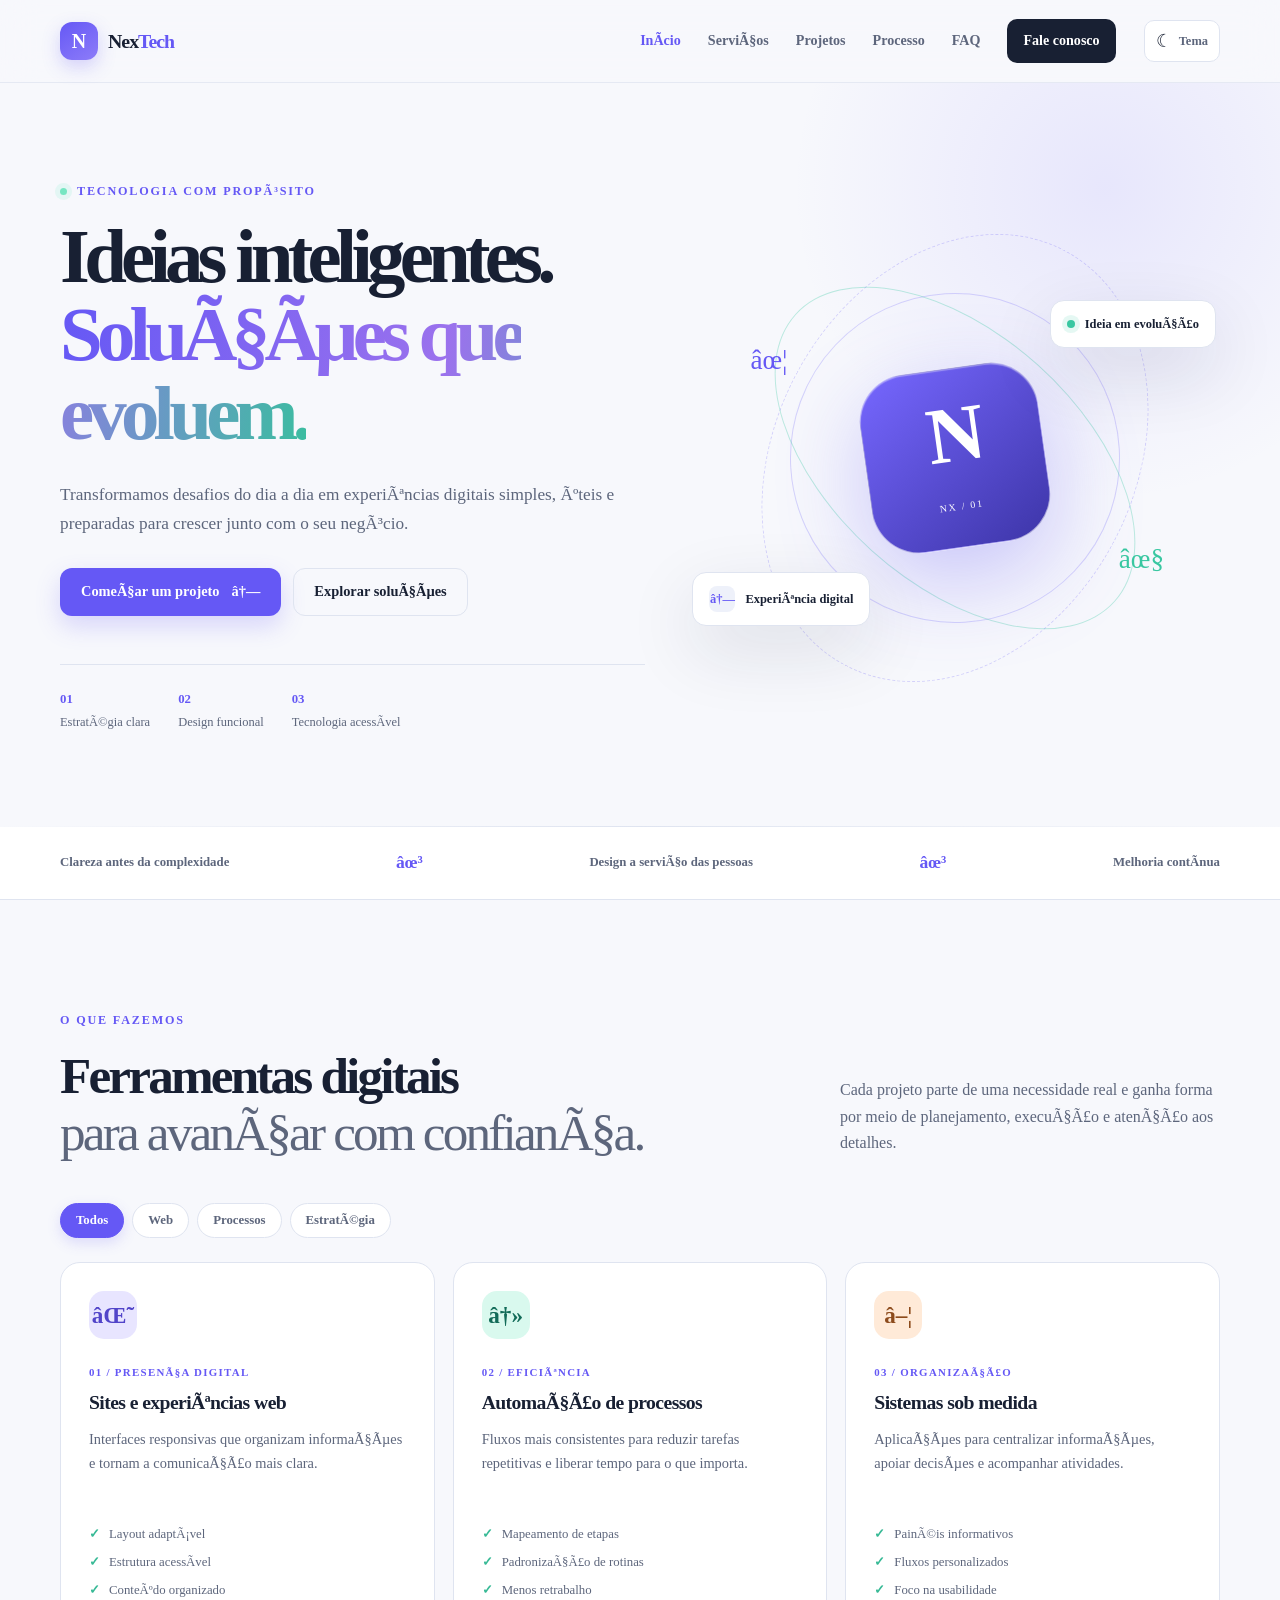
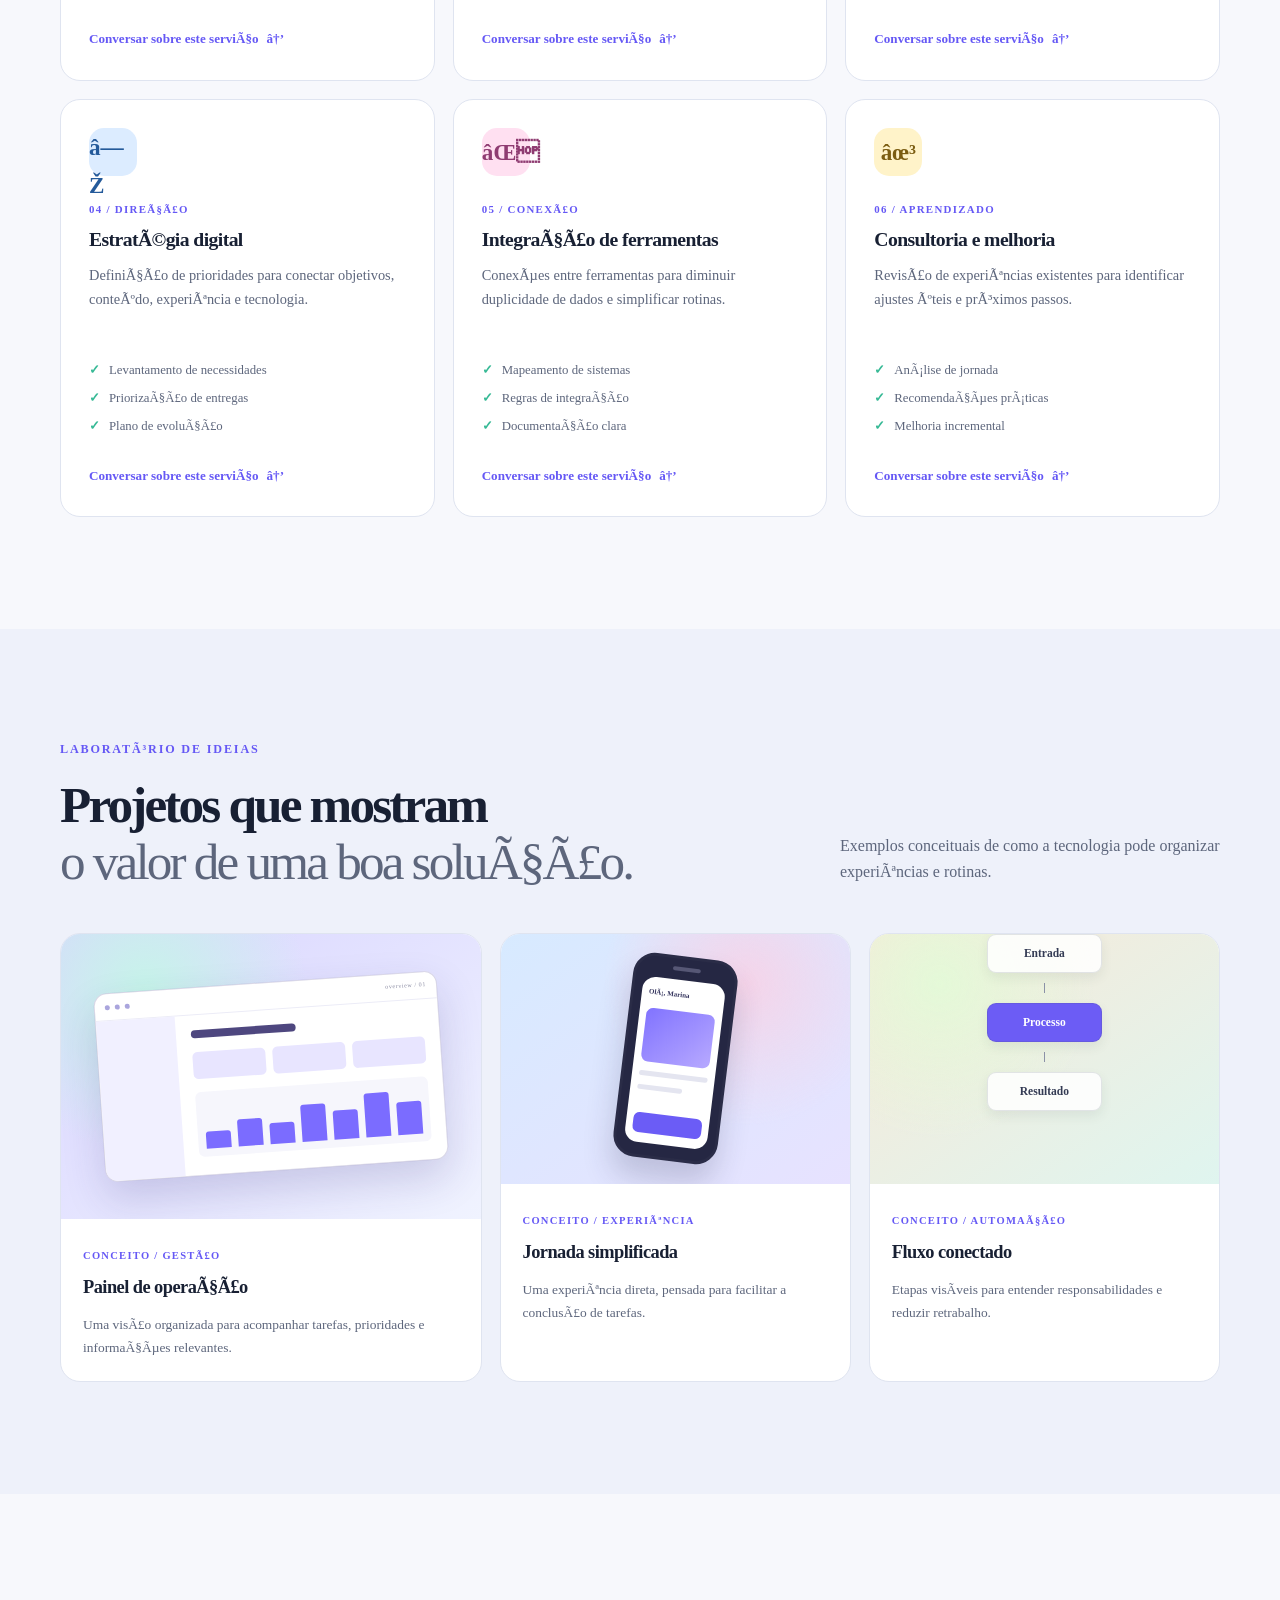
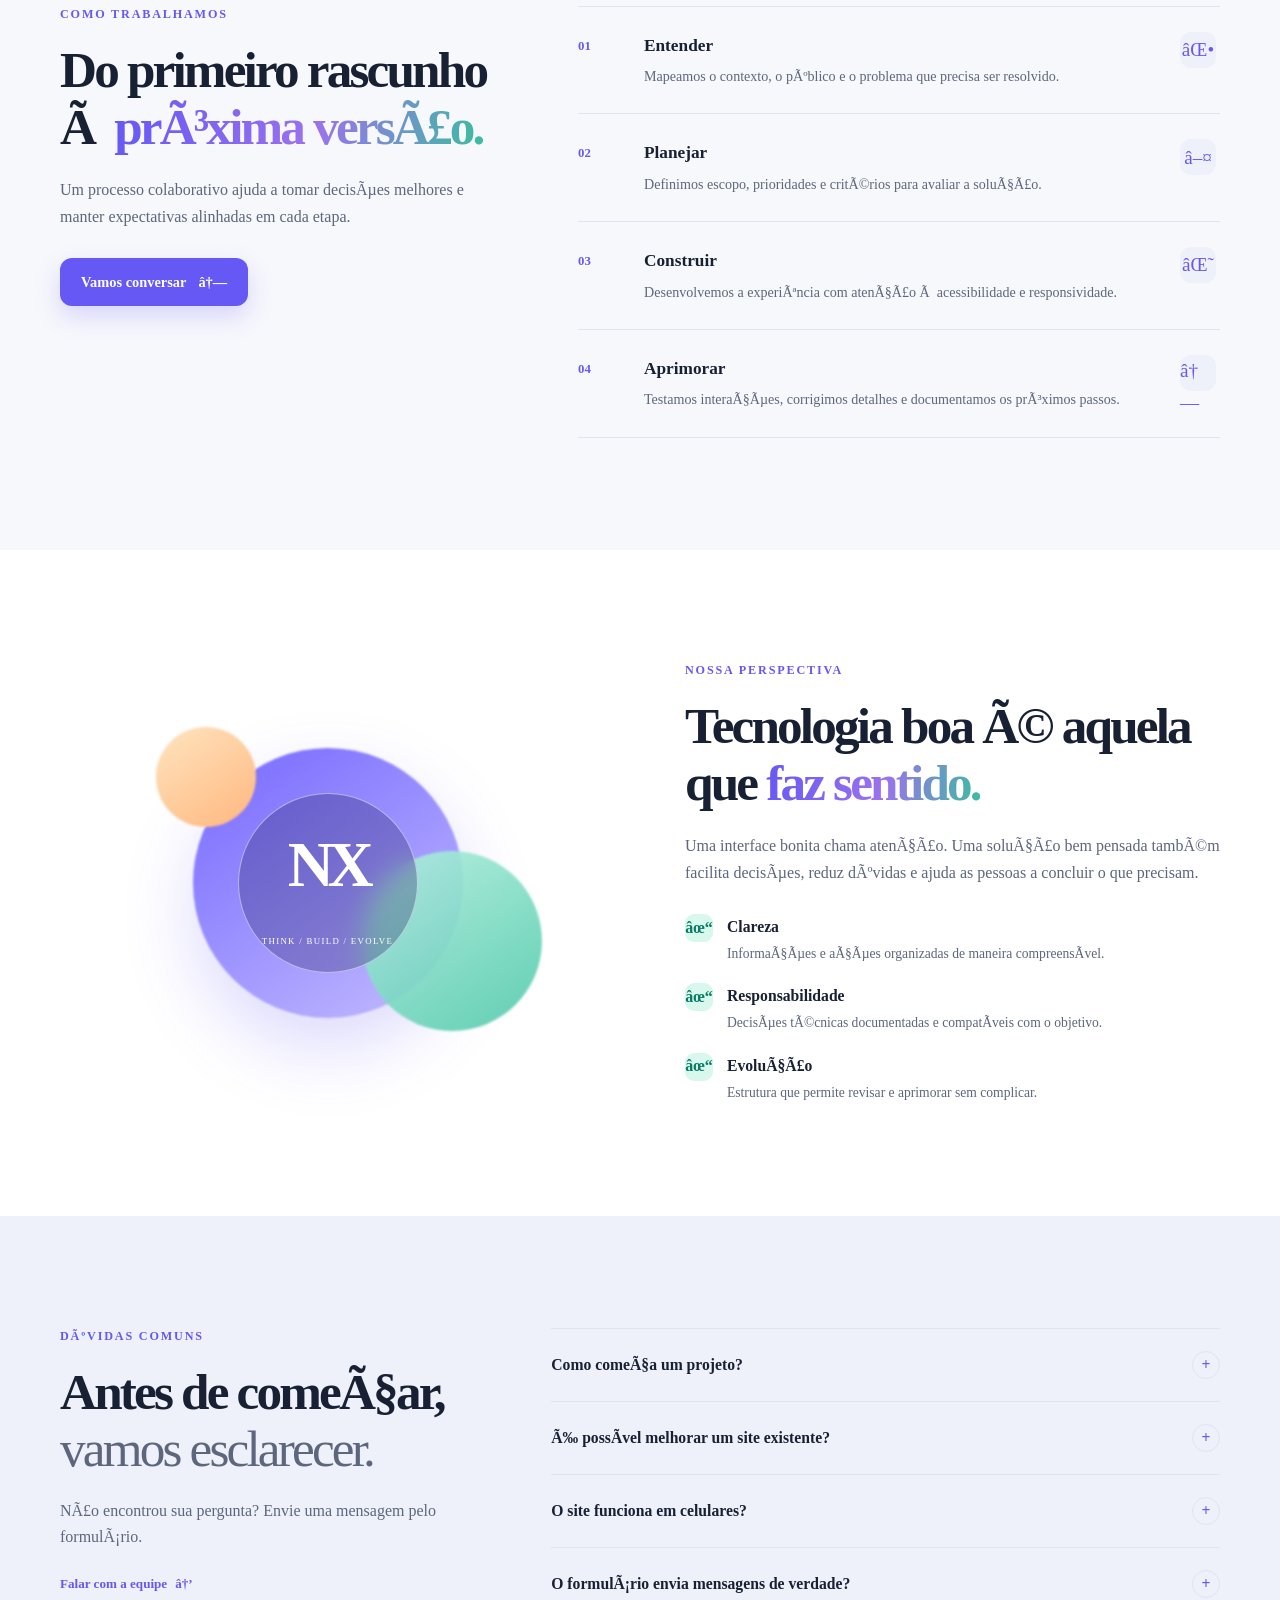
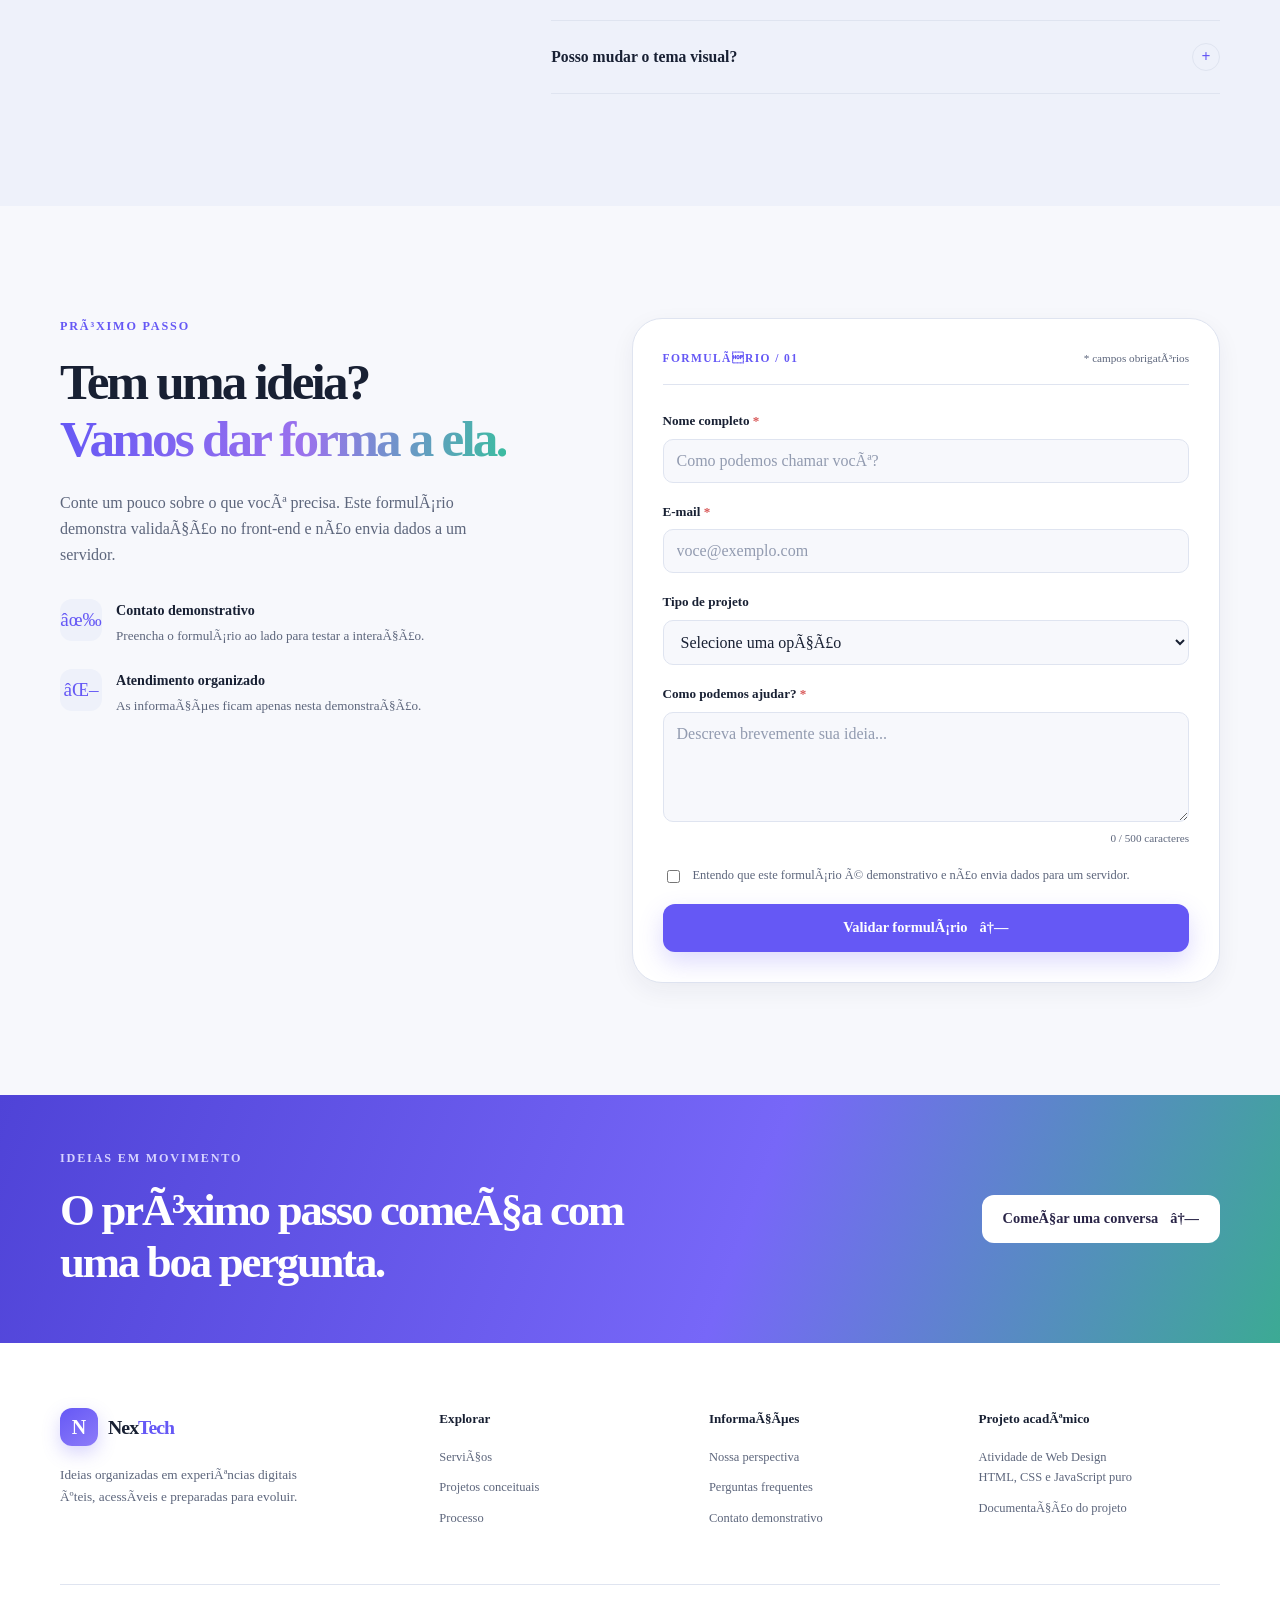
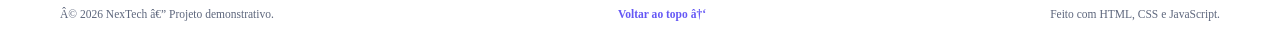
==== commit 6c251793: "feat: add NexTech favicon" ====
--- a/index.html
+++ b/index.html
@@ -1,27 +1,28 @@
 <!DOCTYPE html>
 <html lang="pt-BR">
 <head>
-  <!-- Define a codificação para exibir acentos corretamente. -->
+  <!-- Define a codificaÃ§Ã£o para exibir acentos corretamente. -->
   <meta charset="UTF-8">
   <!-- Faz o layout adaptar-se a celulares, tablets e computadores. -->
   <meta name="viewport" content="width=device-width, initial-scale=1.0">
-  <!-- Descrição usada por mecanismos de busca e prévias. -->
-  <meta name="description" content="NexTech: soluções digitais, sites e sistemas para negócios.">
+  <!-- DescriÃ§Ã£o usada por mecanismos de busca e prÃ©vias. -->
+  <meta name="description" content="NexTech: soluÃ§Ãµes digitais, sites e sistemas para negÃ³cios.">
   <meta name="theme-color" content="#101827">
-  <title>NexTech | Ideias que viram soluções digitais</title>
-  <!-- O CSS é carregado em arquivo externo, conforme o requisito da atividade. -->
-  <link rel="stylesheet" href="style.css">
-  <!-- O JavaScript externo é carregado com defer para esperar o HTML ser analisado. -->
+  <title>NexTech | Ideias que viram soluÃ§Ãµes digitais</title>
+  <!-- O CSS Ã© carregado em arquivo externo, conforme o requisito da atividade. -->
+  <link rel="icon" type="image/svg+xml" href="favicon.svg">
+<link rel="stylesheet" href="style.css">
+  <!-- O JavaScript externo Ã© carregado com defer para esperar o HTML ser analisado. -->
   <script src="script.js" defer></script>
 </head>
 <body>
-  <!-- Link de acessibilidade que permite pular a navegação. -->
-  <a class="skip-link" href="#conteudo">Pular para o conteúdo</a>
-
-  <!-- Cabeçalho principal com identidade visual e navegação. -->
+  <!-- Link de acessibilidade que permite pular a navegaÃ§Ã£o. -->
+  <a class="skip-link" href="#conteudo">Pular para o conteÃºdo</a>
+
+  <!-- CabeÃ§alho principal com identidade visual e navegaÃ§Ã£o. -->
   <header class="site-header" id="topo">
     <div class="container header-inner">
-      <a class="brand" href="#inicio" aria-label="NexTech, página inicial">
+      <a class="brand" href="#inicio" aria-label="NexTech, pÃ¡gina inicial">
         <span class="brand-mark" aria-hidden="true">N</span>
         <span class="brand-name">Nex<span>Tech</span></span>
       </a>
@@ -32,173 +33,173 @@
         <span class="menu-toggle-line"></span>
         <span class="sr-only">Abrir ou fechar menu</span>
       </button>
-      <nav class="primary-nav" id="primaryNav" aria-label="Navegação principal">
-        <a href="#inicio">Início</a>
-        <a href="#servicos">Serviços</a>
+      <nav class="primary-nav" id="primaryNav" aria-label="NavegaÃ§Ã£o principal">
+        <a href="#inicio">InÃ­cio</a>
+        <a href="#servicos">ServiÃ§os</a>
         <a href="#projetos">Projetos</a>
         <a href="#processo">Processo</a>
         <a href="#faq">FAQ</a>
         <a class="nav-cta" href="#contato">Fale conosco</a>
       </nav>
       <button class="theme-toggle" id="themeToggle" type="button" aria-label="Ativar tema escuro">
-        <span aria-hidden="true" id="themeIcon">☾</span>
+        <span aria-hidden="true" id="themeIcon">â˜¾</span>
         <span class="theme-toggle-label">Tema</span>
       </button>
     </div>
   </header>
 
   <main id="conteudo">
-    <!-- Seção de abertura: apresenta a proposta de valor do site. -->
+    <!-- SeÃ§Ã£o de abertura: apresenta a proposta de valor do site. -->
     <section class="hero section" id="inicio">
       <div class="container hero-grid">
         <div class="hero-copy">
-          <p class="eyebrow"><span class="eyebrow-dot"></span> Tecnologia com propósito</p>
-          <h1>Ideias inteligentes.<br><span class="gradient-text">Soluções que evoluem.</span></h1>
+          <p class="eyebrow"><span class="eyebrow-dot"></span> Tecnologia com propÃ³sito</p>
+          <h1>Ideias inteligentes.<br><span class="gradient-text">SoluÃ§Ãµes que evoluem.</span></h1>
           <p class="hero-description">
-            Transformamos desafios do dia a dia em experiências digitais simples,
-            úteis e preparadas para crescer junto com o seu negócio.
+            Transformamos desafios do dia a dia em experiÃªncias digitais simples,
+            Ãºteis e preparadas para crescer junto com o seu negÃ³cio.
           </p>
           <div class="hero-actions">
-            <a class="button button-primary" href="#contato">Começar um projeto <span aria-hidden="true">↗</span></a>
-            <a class="button button-ghost" href="#servicos">Explorar soluções</a>
+            <a class="button button-primary" href="#contato">ComeÃ§ar um projeto <span aria-hidden="true">â†—</span></a>
+            <a class="button button-ghost" href="#servicos">Explorar soluÃ§Ãµes</a>
           </div>
           <div class="hero-proof" aria-label="Diferenciais da NexTech">
-            <div class="proof-item"><strong>01</strong><span>Estratégia clara</span></div>
+            <div class="proof-item"><strong>01</strong><span>EstratÃ©gia clara</span></div>
             <div class="proof-item"><strong>02</strong><span>Design funcional</span></div>
-            <div class="proof-item"><strong>03</strong><span>Tecnologia acessível</span></div>
-          </div>
-        </div>
-        <div class="hero-visual" aria-label="Ilustração abstrata de conexões digitais">
+            <div class="proof-item"><strong>03</strong><span>Tecnologia acessÃ­vel</span></div>
+          </div>
+        </div>
+        <div class="hero-visual" aria-label="IlustraÃ§Ã£o abstrata de conexÃµes digitais">
           <div class="visual-orbit orbit-one"></div>
           <div class="visual-orbit orbit-two"></div>
           <div class="visual-orbit orbit-three"></div>
           <div class="visual-core"><span>N</span><small>NX / 01</small></div>
-          <div class="floating-card floating-card-top"><span class="status-dot"></span><span>Ideia em evolução</span></div>
-          <div class="floating-card floating-card-bottom"><span class="mini-icon">↗</span><span>Experiência digital</span></div>
-          <span class="visual-spark spark-one">✦</span>
-          <span class="visual-spark spark-two">✧</span>
+          <div class="floating-card floating-card-top"><span class="status-dot"></span><span>Ideia em evoluÃ§Ã£o</span></div>
+          <div class="floating-card floating-card-bottom"><span class="mini-icon">â†—</span><span>ExperiÃªncia digital</span></div>
+          <span class="visual-spark spark-one">âœ¦</span>
+          <span class="visual-spark spark-two">âœ§</span>
         </div>
       </div>
       <div class="hero-bottom-line" aria-hidden="true"></div>
     </section>
 
-    <!-- Faixa de princípios para reforçar a proposta sem depender de números inventados. -->
-    <section class="principles-strip" aria-label="Princípios de trabalho">
+    <!-- Faixa de princÃ­pios para reforÃ§ar a proposta sem depender de nÃºmeros inventados. -->
+    <section class="principles-strip" aria-label="PrincÃ­pios de trabalho">
       <div class="container principles-inner">
         <span>Clareza antes da complexidade</span>
-        <span class="principle-separator">✳</span>
-        <span>Design a serviço das pessoas</span>
-        <span class="principle-separator">✳</span>
-        <span>Melhoria contínua</span>
-      </div>
-    </section>
-
-    <!-- Serviços principais: os cartões também são filtráveis pelo JavaScript. -->
+        <span class="principle-separator">âœ³</span>
+        <span>Design a serviÃ§o das pessoas</span>
+        <span class="principle-separator">âœ³</span>
+        <span>Melhoria contÃ­nua</span>
+      </div>
+    </section>
+
+    <!-- ServiÃ§os principais: os cartÃµes tambÃ©m sÃ£o filtrÃ¡veis pelo JavaScript. -->
     <section class="section services-section" id="servicos">
       <div class="container">
         <div class="section-heading">
           <div>
             <p class="eyebrow">O que fazemos</p>
-            <h2>Ferramentas digitais<br><span class="muted-heading">para avançar com confiança.</span></h2>
+            <h2>Ferramentas digitais<br><span class="muted-heading">para avanÃ§ar com confianÃ§a.</span></h2>
           </div>
           <p class="section-intro">
             Cada projeto parte de uma necessidade real e ganha forma por meio
-            de planejamento, execução e atenção aos detalhes.
+            de planejamento, execuÃ§Ã£o e atenÃ§Ã£o aos detalhes.
           </p>
         </div>
-        <div class="filter-bar" role="group" aria-label="Filtrar serviços">
+        <div class="filter-bar" role="group" aria-label="Filtrar serviÃ§os">
           <button class="filter-button is-active" type="button" data-service-filter="todos" aria-pressed="true">Todos</button>
           <button class="filter-button" type="button" data-service-filter="web" aria-pressed="false">Web</button>
           <button class="filter-button" type="button" data-service-filter="processos" aria-pressed="false">Processos</button>
-          <button class="filter-button" type="button" data-service-filter="estrategia" aria-pressed="false">Estratégia</button>
+          <button class="filter-button" type="button" data-service-filter="estrategia" aria-pressed="false">EstratÃ©gia</button>
         </div>
         <div class="service-grid" id="serviceGrid">
           <article class="service-card" data-category="web">
-            <div class="service-icon icon-violet" aria-hidden="true">⌘</div>
-            <p class="card-kicker">01 / Presença digital</p>
-            <h3>Sites e experiências web</h3>
-            <p>Interfaces responsivas que organizam informações e tornam a comunicação mais clara.</p>
+            <div class="service-icon icon-violet" aria-hidden="true">âŒ˜</div>
+            <p class="card-kicker">01 / PresenÃ§a digital</p>
+            <h3>Sites e experiÃªncias web</h3>
+            <p>Interfaces responsivas que organizam informaÃ§Ãµes e tornam a comunicaÃ§Ã£o mais clara.</p>
             <ul class="feature-list">
-              <li>Layout adaptável</li>
-              <li>Estrutura acessível</li>
-              <li>Conteúdo organizado</li>
+              <li>Layout adaptÃ¡vel</li>
+              <li>Estrutura acessÃ­vel</li>
+              <li>ConteÃºdo organizado</li>
             </ul>
-            <a class="text-link" href="#contato" data-prefill="Quero conversar sobre um site">Conversar sobre este serviço <span aria-hidden="true">→</span></a>
+            <a class="text-link" href="#contato" data-prefill="Quero conversar sobre um site">Conversar sobre este serviÃ§o <span aria-hidden="true">â†’</span></a>
           </article>
           <article class="service-card" data-category="processos">
-            <div class="service-icon icon-mint" aria-hidden="true">↻</div>
-            <p class="card-kicker">02 / Eficiência</p>
-            <h3>Automação de processos</h3>
+            <div class="service-icon icon-mint" aria-hidden="true">â†»</div>
+            <p class="card-kicker">02 / EficiÃªncia</p>
+            <h3>AutomaÃ§Ã£o de processos</h3>
             <p>Fluxos mais consistentes para reduzir tarefas repetitivas e liberar tempo para o que importa.</p>
             <ul class="feature-list">
               <li>Mapeamento de etapas</li>
-              <li>Padronização de rotinas</li>
+              <li>PadronizaÃ§Ã£o de rotinas</li>
               <li>Menos retrabalho</li>
             </ul>
-            <a class="text-link" href="#contato" data-prefill="Quero conversar sobre automação">Conversar sobre este serviço <span aria-hidden="true">→</span></a>
+            <a class="text-link" href="#contato" data-prefill="Quero conversar sobre automaÃ§Ã£o">Conversar sobre este serviÃ§o <span aria-hidden="true">â†’</span></a>
           </article>
           <article class="service-card" data-category="web">
-            <div class="service-icon icon-orange" aria-hidden="true">▦</div>
-            <p class="card-kicker">03 / Organização</p>
+            <div class="service-icon icon-orange" aria-hidden="true">â–¦</div>
+            <p class="card-kicker">03 / OrganizaÃ§Ã£o</p>
             <h3>Sistemas sob medida</h3>
-            <p>Aplicações para centralizar informações, apoiar decisões e acompanhar atividades.</p>
+            <p>AplicaÃ§Ãµes para centralizar informaÃ§Ãµes, apoiar decisÃµes e acompanhar atividades.</p>
             <ul class="feature-list">
-              <li>Painéis informativos</li>
+              <li>PainÃ©is informativos</li>
               <li>Fluxos personalizados</li>
               <li>Foco na usabilidade</li>
             </ul>
-            <a class="text-link" href="#contato" data-prefill="Quero conversar sobre um sistema">Conversar sobre este serviço <span aria-hidden="true">→</span></a>
+            <a class="text-link" href="#contato" data-prefill="Quero conversar sobre um sistema">Conversar sobre este serviÃ§o <span aria-hidden="true">â†’</span></a>
           </article>
           <article class="service-card" data-category="estrategia">
-            <div class="service-icon icon-blue" aria-hidden="true">◎</div>
-            <p class="card-kicker">04 / Direção</p>
-            <h3>Estratégia digital</h3>
-            <p>Definição de prioridades para conectar objetivos, conteúdo, experiência e tecnologia.</p>
+            <div class="service-icon icon-blue" aria-hidden="true">â—Ž</div>
+            <p class="card-kicker">04 / DireÃ§Ã£o</p>
+            <h3>EstratÃ©gia digital</h3>
+            <p>DefiniÃ§Ã£o de prioridades para conectar objetivos, conteÃºdo, experiÃªncia e tecnologia.</p>
             <ul class="feature-list">
               <li>Levantamento de necessidades</li>
-              <li>Priorização de entregas</li>
-              <li>Plano de evolução</li>
+              <li>PriorizaÃ§Ã£o de entregas</li>
+              <li>Plano de evoluÃ§Ã£o</li>
             </ul>
-            <a class="text-link" href="#contato" data-prefill="Quero conversar sobre estratégia digital">Conversar sobre este serviço <span aria-hidden="true">→</span></a>
+            <a class="text-link" href="#contato" data-prefill="Quero conversar sobre estratÃ©gia digital">Conversar sobre este serviÃ§o <span aria-hidden="true">â†’</span></a>
           </article>
           <article class="service-card" data-category="processos">
-            <div class="service-icon icon-pink" aria-hidden="true">⌁</div>
-            <p class="card-kicker">05 / Conexão</p>
-            <h3>Integração de ferramentas</h3>
-            <p>Conexões entre ferramentas para diminuir duplicidade de dados e simplificar rotinas.</p>
+            <div class="service-icon icon-pink" aria-hidden="true">âŒ</div>
+            <p class="card-kicker">05 / ConexÃ£o</p>
+            <h3>IntegraÃ§Ã£o de ferramentas</h3>
+            <p>ConexÃµes entre ferramentas para diminuir duplicidade de dados e simplificar rotinas.</p>
             <ul class="feature-list">
               <li>Mapeamento de sistemas</li>
-              <li>Regras de integração</li>
-              <li>Documentação clara</li>
+              <li>Regras de integraÃ§Ã£o</li>
+              <li>DocumentaÃ§Ã£o clara</li>
             </ul>
-            <a class="text-link" href="#contato" data-prefill="Quero conversar sobre integração">Conversar sobre este serviço <span aria-hidden="true">→</span></a>
+            <a class="text-link" href="#contato" data-prefill="Quero conversar sobre integraÃ§Ã£o">Conversar sobre este serviÃ§o <span aria-hidden="true">â†’</span></a>
           </article>
           <article class="service-card" data-category="estrategia">
-            <div class="service-icon icon-yellow" aria-hidden="true">✳</div>
+            <div class="service-icon icon-yellow" aria-hidden="true">âœ³</div>
             <p class="card-kicker">06 / Aprendizado</p>
             <h3>Consultoria e melhoria</h3>
-            <p>Revisão de experiências existentes para identificar ajustes úteis e próximos passos.</p>
+            <p>RevisÃ£o de experiÃªncias existentes para identificar ajustes Ãºteis e prÃ³ximos passos.</p>
             <ul class="feature-list">
-              <li>Análise de jornada</li>
-              <li>Recomendações práticas</li>
+              <li>AnÃ¡lise de jornada</li>
+              <li>RecomendaÃ§Ãµes prÃ¡ticas</li>
               <li>Melhoria incremental</li>
             </ul>
-            <a class="text-link" href="#contato" data-prefill="Quero conversar sobre consultoria">Conversar sobre este serviço <span aria-hidden="true">→</span></a>
-          </article>
-        </div>
-        <p class="empty-state" id="serviceEmpty" hidden>Nenhum serviço encontrado nesta categoria.</p>
-      </div>
-    </section>
-
-    <!-- Seção de projetos demonstrativos; os exemplos são conceituais, não clientes reais. -->
+            <a class="text-link" href="#contato" data-prefill="Quero conversar sobre consultoria">Conversar sobre este serviÃ§o <span aria-hidden="true">â†’</span></a>
+          </article>
+        </div>
+        <p class="empty-state" id="serviceEmpty" hidden>Nenhum serviÃ§o encontrado nesta categoria.</p>
+      </div>
+    </section>
+
+    <!-- SeÃ§Ã£o de projetos demonstrativos; os exemplos sÃ£o conceituais, nÃ£o clientes reais. -->
     <section class="section projects-section" id="projetos">
       <div class="container">
         <div class="section-heading">
           <div>
-            <p class="eyebrow">Laboratório de ideias</p>
-            <h2>Projetos que mostram<br><span class="muted-heading">o valor de uma boa solução.</span></h2>
-          </div>
-          <p class="section-intro">Exemplos conceituais de como a tecnologia pode organizar experiências e rotinas.</p>
+            <p class="eyebrow">LaboratÃ³rio de ideias</p>
+            <h2>Projetos que mostram<br><span class="muted-heading">o valor de uma boa soluÃ§Ã£o.</span></h2>
+          </div>
+          <p class="section-intro">Exemplos conceituais de como a tecnologia pode organizar experiÃªncias e rotinas.</p>
         </div>
         <div class="project-grid">
           <article class="project-card project-large">
@@ -216,8 +217,8 @@
               </div>
             </div>
             <div class="project-info">
-              <div><span class="project-type">Conceito / Gestão</span><h3>Painel de operação</h3></div>
-              <p>Uma visão organizada para acompanhar tarefas, prioridades e informações relevantes.</p>
+              <div><span class="project-type">Conceito / GestÃ£o</span><h3>Painel de operaÃ§Ã£o</h3></div>
+              <p>Uma visÃ£o organizada para acompanhar tarefas, prioridades e informaÃ§Ãµes relevantes.</p>
             </div>
           </article>
           <article class="project-card">
@@ -225,7 +226,7 @@
               <div class="phone-frame">
                 <div class="phone-speaker"></div>
                 <div class="phone-screen">
-                  <span class="phone-greeting">Olá, Marina</span>
+                  <span class="phone-greeting">OlÃ¡, Marina</span>
                   <span class="phone-card"></span>
                   <span class="phone-line"></span>
                   <span class="phone-line short"></span>
@@ -234,8 +235,8 @@
               </div>
             </div>
             <div class="project-info">
-              <div><span class="project-type">Conceito / Experiência</span><h3>Jornada simplificada</h3></div>
-              <p>Uma experiência direta, pensada para facilitar a conclusão de tarefas.</p>
+              <div><span class="project-type">Conceito / ExperiÃªncia</span><h3>Jornada simplificada</h3></div>
+              <p>Uma experiÃªncia direta, pensada para facilitar a conclusÃ£o de tarefas.</p>
             </div>
           </article>
           <article class="project-card">
@@ -247,49 +248,49 @@
               <div class="flow-node node-three">Resultado</div>
             </div>
             <div class="project-info">
-              <div><span class="project-type">Conceito / Automação</span><h3>Fluxo conectado</h3></div>
-              <p>Etapas visíveis para entender responsabilidades e reduzir retrabalho.</p>
+              <div><span class="project-type">Conceito / AutomaÃ§Ã£o</span><h3>Fluxo conectado</h3></div>
+              <p>Etapas visÃ­veis para entender responsabilidades e reduzir retrabalho.</p>
             </div>
           </article>
         </div>
       </div>
     </section>
 
-    <!-- Etapas do trabalho apresentadas como sequência clara. -->
+    <!-- Etapas do trabalho apresentadas como sequÃªncia clara. -->
     <section class="section process-section" id="processo">
       <div class="container process-layout">
         <div class="process-intro">
           <p class="eyebrow">Como trabalhamos</p>
-          <h2>Do primeiro rascunho<br>à <span class="gradient-text">próxima versão.</span></h2>
-          <p>Um processo colaborativo ajuda a tomar decisões melhores e manter expectativas alinhadas em cada etapa.</p>
-          <a class="button button-primary" href="#contato">Vamos conversar <span aria-hidden="true">↗</span></a>
+          <h2>Do primeiro rascunho<br>Ã  <span class="gradient-text">prÃ³xima versÃ£o.</span></h2>
+          <p>Um processo colaborativo ajuda a tomar decisÃµes melhores e manter expectativas alinhadas em cada etapa.</p>
+          <a class="button button-primary" href="#contato">Vamos conversar <span aria-hidden="true">â†—</span></a>
         </div>
         <div class="process-steps">
           <article class="process-step">
             <span class="step-number">01</span>
-            <div><h3>Entender</h3><p>Mapeamos o contexto, o público e o problema que precisa ser resolvido.</p></div>
-            <span class="step-symbol" aria-hidden="true">⌕</span>
+            <div><h3>Entender</h3><p>Mapeamos o contexto, o pÃºblico e o problema que precisa ser resolvido.</p></div>
+            <span class="step-symbol" aria-hidden="true">âŒ•</span>
           </article>
           <article class="process-step">
             <span class="step-number">02</span>
-            <div><h3>Planejar</h3><p>Definimos escopo, prioridades e critérios para avaliar a solução.</p></div>
-            <span class="step-symbol" aria-hidden="true">▤</span>
+            <div><h3>Planejar</h3><p>Definimos escopo, prioridades e critÃ©rios para avaliar a soluÃ§Ã£o.</p></div>
+            <span class="step-symbol" aria-hidden="true">â–¤</span>
           </article>
           <article class="process-step">
             <span class="step-number">03</span>
-            <div><h3>Construir</h3><p>Desenvolvemos a experiência com atenção à acessibilidade e responsividade.</p></div>
-            <span class="step-symbol" aria-hidden="true">⌘</span>
+            <div><h3>Construir</h3><p>Desenvolvemos a experiÃªncia com atenÃ§Ã£o Ã  acessibilidade e responsividade.</p></div>
+            <span class="step-symbol" aria-hidden="true">âŒ˜</span>
           </article>
           <article class="process-step">
             <span class="step-number">04</span>
-            <div><h3>Aprimorar</h3><p>Testamos interações, corrigimos detalhes e documentamos os próximos passos.</p></div>
-            <span class="step-symbol" aria-hidden="true">↗</span>
-          </article>
-        </div>
-      </div>
-    </section>
-
-    <!-- Bloco de princípios que explica decisões de design e desenvolvimento. -->
+            <div><h3>Aprimorar</h3><p>Testamos interaÃ§Ãµes, corrigimos detalhes e documentamos os prÃ³ximos passos.</p></div>
+            <span class="step-symbol" aria-hidden="true">â†—</span>
+          </article>
+        </div>
+      </div>
+    </section>
+
+    <!-- Bloco de princÃ­pios que explica decisÃµes de design e desenvolvimento. -->
     <section class="section values-section" id="sobre">
       <div class="container values-layout">
         <div class="values-visual">
@@ -300,66 +301,66 @@
         </div>
         <div class="values-copy">
           <p class="eyebrow">Nossa perspectiva</p>
-          <h2>Tecnologia boa é aquela que <span class="gradient-text">faz sentido.</span></h2>
-          <p>Uma interface bonita chama atenção. Uma solução bem pensada também facilita decisões, reduz dúvidas e ajuda as pessoas a concluir o que precisam.</p>
+          <h2>Tecnologia boa Ã© aquela que <span class="gradient-text">faz sentido.</span></h2>
+          <p>Uma interface bonita chama atenÃ§Ã£o. Uma soluÃ§Ã£o bem pensada tambÃ©m facilita decisÃµes, reduz dÃºvidas e ajuda as pessoas a concluir o que precisam.</p>
           <div class="value-list">
-            <div class="value-item"><span class="value-check">✓</span><div><h3>Clareza</h3><p>Informações e ações organizadas de maneira compreensível.</p></div></div>
-            <div class="value-item"><span class="value-check">✓</span><div><h3>Responsabilidade</h3><p>Decisões técnicas documentadas e compatíveis com o objetivo.</p></div></div>
-            <div class="value-item"><span class="value-check">✓</span><div><h3>Evolução</h3><p>Estrutura que permite revisar e aprimorar sem complicar.</p></div></div>
-          </div>
-        </div>
-      </div>
-    </section>
-
-    <!-- Perguntas frequentes com acordeão controlado pelo JavaScript. -->
+            <div class="value-item"><span class="value-check">âœ“</span><div><h3>Clareza</h3><p>InformaÃ§Ãµes e aÃ§Ãµes organizadas de maneira compreensÃ­vel.</p></div></div>
+            <div class="value-item"><span class="value-check">âœ“</span><div><h3>Responsabilidade</h3><p>DecisÃµes tÃ©cnicas documentadas e compatÃ­veis com o objetivo.</p></div></div>
+            <div class="value-item"><span class="value-check">âœ“</span><div><h3>EvoluÃ§Ã£o</h3><p>Estrutura que permite revisar e aprimorar sem complicar.</p></div></div>
+          </div>
+        </div>
+      </div>
+    </section>
+
+    <!-- Perguntas frequentes com acordeÃ£o controlado pelo JavaScript. -->
     <section class="section faq-section" id="faq">
       <div class="container faq-layout">
         <div class="faq-heading">
-          <p class="eyebrow">Dúvidas comuns</p>
-          <h2>Antes de começar, <span class="muted-heading">vamos esclarecer.</span></h2>
-          <p>Não encontrou sua pergunta? Envie uma mensagem pelo formulário.</p>
-          <a class="text-link" href="#contato">Falar com a equipe <span aria-hidden="true">→</span></a>
+          <p class="eyebrow">DÃºvidas comuns</p>
+          <h2>Antes de comeÃ§ar, <span class="muted-heading">vamos esclarecer.</span></h2>
+          <p>NÃ£o encontrou sua pergunta? Envie uma mensagem pelo formulÃ¡rio.</p>
+          <a class="text-link" href="#contato">Falar com a equipe <span aria-hidden="true">â†’</span></a>
         </div>
         <div class="faq-list">
           <article class="faq-item">
-            <h3><button class="faq-question" type="button" aria-expanded="false"><span>Como começa um projeto?</span><span class="faq-plus" aria-hidden="true">+</span></button></h3>
-            <div class="faq-answer" hidden><p>Começamos entendendo o desafio, o público e o resultado esperado. Depois, organizamos prioridades e definimos um escopo inicial.</p></div>
+            <h3><button class="faq-question" type="button" aria-expanded="false"><span>Como comeÃ§a um projeto?</span><span class="faq-plus" aria-hidden="true">+</span></button></h3>
+            <div class="faq-answer" hidden><p>ComeÃ§amos entendendo o desafio, o pÃºblico e o resultado esperado. Depois, organizamos prioridades e definimos um escopo inicial.</p></div>
           </article>
           <article class="faq-item">
-            <h3><button class="faq-question" type="button" aria-expanded="false"><span>É possível melhorar um site existente?</span><span class="faq-plus" aria-hidden="true">+</span></button></h3>
-            <div class="faq-answer" hidden><p>Sim. Uma revisão pode avaliar conteúdo, acessibilidade, responsividade, navegação e oportunidades de simplificação antes de propor mudanças.</p></div>
+            <h3><button class="faq-question" type="button" aria-expanded="false"><span>Ã‰ possÃ­vel melhorar um site existente?</span><span class="faq-plus" aria-hidden="true">+</span></button></h3>
+            <div class="faq-answer" hidden><p>Sim. Uma revisÃ£o pode avaliar conteÃºdo, acessibilidade, responsividade, navegaÃ§Ã£o e oportunidades de simplificaÃ§Ã£o antes de propor mudanÃ§as.</p></div>
           </article>
           <article class="faq-item">
             <h3><button class="faq-question" type="button" aria-expanded="false"><span>O site funciona em celulares?</span><span class="faq-plus" aria-hidden="true">+</span></button></h3>
-            <div class="faq-answer" hidden><p>O projeto foi planejado com layout responsivo e deve ser testado em diferentes larguras de tela e navegadores antes da publicação final.</p></div>
+            <div class="faq-answer" hidden><p>O projeto foi planejado com layout responsivo e deve ser testado em diferentes larguras de tela e navegadores antes da publicaÃ§Ã£o final.</p></div>
           </article>
           <article class="faq-item">
-            <h3><button class="faq-question" type="button" aria-expanded="false"><span>O formulário envia mensagens de verdade?</span><span class="faq-plus" aria-hidden="true">+</span></button></h3>
-            <div class="faq-answer" hidden><p>Nesta versão acadêmica, o formulário valida os campos no navegador e mostra uma confirmação demonstrativa. Para enviar mensagens reais, seria necessário integrar um serviço ou backend.</p></div>
+            <h3><button class="faq-question" type="button" aria-expanded="false"><span>O formulÃ¡rio envia mensagens de verdade?</span><span class="faq-plus" aria-hidden="true">+</span></button></h3>
+            <div class="faq-answer" hidden><p>Nesta versÃ£o acadÃªmica, o formulÃ¡rio valida os campos no navegador e mostra uma confirmaÃ§Ã£o demonstrativa. Para enviar mensagens reais, seria necessÃ¡rio integrar um serviÃ§o ou backend.</p></div>
           </article>
           <article class="faq-item">
             <h3><button class="faq-question" type="button" aria-expanded="false"><span>Posso mudar o tema visual?</span><span class="faq-plus" aria-hidden="true">+</span></button></h3>
-            <div class="faq-answer" hidden><p>Sim. O controle de tema alterna entre os modos claro e escuro, e a preferência é guardada no armazenamento local do navegador.</p></div>
-          </article>
-        </div>
-      </div>
-    </section>
-
-    <!-- Formulário demonstrativo com validação e feedback acessível. -->
+            <div class="faq-answer" hidden><p>Sim. O controle de tema alterna entre os modos claro e escuro, e a preferÃªncia Ã© guardada no armazenamento local do navegador.</p></div>
+          </article>
+        </div>
+      </div>
+    </section>
+
+    <!-- FormulÃ¡rio demonstrativo com validaÃ§Ã£o e feedback acessÃ­vel. -->
     <section class="section contact-section" id="contato">
       <div class="container contact-layout">
         <div class="contact-copy">
-          <p class="eyebrow">Próximo passo</p>
+          <p class="eyebrow">PrÃ³ximo passo</p>
           <h2>Tem uma ideia?<br><span class="gradient-text">Vamos dar forma a ela.</span></h2>
-          <p>Conte um pouco sobre o que você precisa. Este formulário demonstra validação no front-end e não envia dados a um servidor.</p>
-          <div class="contact-detail"><span class="contact-detail-icon" aria-hidden="true">✉</span><div><strong>Contato demonstrativo</strong><span>Preencha o formulário ao lado para testar a interação.</span></div></div>
-          <div class="contact-detail"><span class="contact-detail-icon" aria-hidden="true">⌖</span><div><strong>Atendimento organizado</strong><span>As informações ficam apenas nesta demonstração.</span></div></div>
+          <p>Conte um pouco sobre o que vocÃª precisa. Este formulÃ¡rio demonstra validaÃ§Ã£o no front-end e nÃ£o envia dados a um servidor.</p>
+          <div class="contact-detail"><span class="contact-detail-icon" aria-hidden="true">âœ‰</span><div><strong>Contato demonstrativo</strong><span>Preencha o formulÃ¡rio ao lado para testar a interaÃ§Ã£o.</span></div></div>
+          <div class="contact-detail"><span class="contact-detail-icon" aria-hidden="true">âŒ–</span><div><strong>Atendimento organizado</strong><span>As informaÃ§Ãµes ficam apenas nesta demonstraÃ§Ã£o.</span></div></div>
         </div>
         <form class="contact-form" id="contactForm" novalidate>
-          <div class="form-heading"><span>FORMULÁRIO / 01</span><span class="form-required">* campos obrigatórios</span></div>
+          <div class="form-heading"><span>FORMULÃRIO / 01</span><span class="form-required">* campos obrigatÃ³rios</span></div>
           <div class="form-field">
             <label for="fullName">Nome completo <span aria-hidden="true">*</span></label>
-            <input id="fullName" name="fullName" type="text" autocomplete="name" placeholder="Como podemos chamar você?" required minlength="2">
+            <input id="fullName" name="fullName" type="text" autocomplete="name" placeholder="Como podemos chamar vocÃª?" required minlength="2">
             <small class="field-error" id="nameError"></small>
           </div>
           <div class="form-field">
@@ -370,11 +371,11 @@
           <div class="form-field">
             <label for="projectType">Tipo de projeto</label>
             <select id="projectType" name="projectType">
-              <option value="">Selecione uma opção</option>
+              <option value="">Selecione uma opÃ§Ã£o</option>
               <option value="site">Site ou landing page</option>
               <option value="sistema">Sistema web</option>
-              <option value="automacao">Automação de processos</option>
-              <option value="estrategia">Estratégia digital</option>
+              <option value="automacao">AutomaÃ§Ã£o de processos</option>
+              <option value="estrategia">EstratÃ©gia digital</option>
               <option value="outro">Outro assunto</option>
             </select>
           </div>
@@ -386,131 +387,131 @@
           </div>
           <label class="checkbox-field" for="consent">
             <input id="consent" name="consent" type="checkbox" required>
-            <span>Entendo que este formulário é demonstrativo e não envia dados para um servidor.</span>
+            <span>Entendo que este formulÃ¡rio Ã© demonstrativo e nÃ£o envia dados para um servidor.</span>
           </label>
-          <button class="button button-primary form-submit" type="submit">Validar formulário <span aria-hidden="true">↗</span></button>
+          <button class="button button-primary form-submit" type="submit">Validar formulÃ¡rio <span aria-hidden="true">â†—</span></button>
           <p class="form-feedback" id="formFeedback" role="status" aria-live="polite"></p>
         </form>
       </div>
     </section>
 
-    <!-- Chamada final para orientar a navegação de volta ao formulário. -->
+    <!-- Chamada final para orientar a navegaÃ§Ã£o de volta ao formulÃ¡rio. -->
     <section class="closing-section">
       <div class="container closing-inner">
-        <div><p class="eyebrow">Ideias em movimento</p><h2>O próximo passo começa com uma boa pergunta.</h2></div>
-        <a class="button button-light" href="#contato">Começar uma conversa <span aria-hidden="true">↗</span></a>
+        <div><p class="eyebrow">Ideias em movimento</p><h2>O prÃ³ximo passo comeÃ§a com uma boa pergunta.</h2></div>
+        <a class="button button-light" href="#contato">ComeÃ§ar uma conversa <span aria-hidden="true">â†—</span></a>
       </div>
     </section>
   </main>
 
-  <!-- Rodapé com navegação secundária e informações acadêmicas. -->
+  <!-- RodapÃ© com navegaÃ§Ã£o secundÃ¡ria e informaÃ§Ãµes acadÃªmicas. -->
   <footer class="site-footer">
     <div class="container footer-main">
       <div class="footer-brand">
         <a class="brand" href="#topo" aria-label="NexTech, voltar ao topo"><span class="brand-mark">N</span><span class="brand-name">Nex<span>Tech</span></span></a>
-        <p>Ideias organizadas em experiências digitais úteis, acessíveis e preparadas para evoluir.</p>
-      </div>
-      <div class="footer-column"><h2>Explorar</h2><a href="#servicos">Serviços</a><a href="#projetos">Projetos conceituais</a><a href="#processo">Processo</a></div>
-      <div class="footer-column"><h2>Informações</h2><a href="#sobre">Nossa perspectiva</a><a href="#faq">Perguntas frequentes</a><a href="#contato">Contato demonstrativo</a></div>
-      <div class="footer-column"><h2>Projeto acadêmico</h2><p>Atividade de Web Design<br>HTML, CSS e JavaScript puro</p><a href="README.md">Documentação do projeto</a></div>
+        <p>Ideias organizadas em experiÃªncias digitais Ãºteis, acessÃ­veis e preparadas para evoluir.</p>
+      </div>
+      <div class="footer-column"><h2>Explorar</h2><a href="#servicos">ServiÃ§os</a><a href="#projetos">Projetos conceituais</a><a href="#processo">Processo</a></div>
+      <div class="footer-column"><h2>InformaÃ§Ãµes</h2><a href="#sobre">Nossa perspectiva</a><a href="#faq">Perguntas frequentes</a><a href="#contato">Contato demonstrativo</a></div>
+      <div class="footer-column"><h2>Projeto acadÃªmico</h2><p>Atividade de Web Design<br>HTML, CSS e JavaScript puro</p><a href="README.md">DocumentaÃ§Ã£o do projeto</a></div>
     </div>
-    <div class="container footer-bottom"><span>© <span id="currentYear">2026</span> NexTech — Projeto demonstrativo.</span><a href="#topo">Voltar ao topo ↑</a><span>Feito com HTML, CSS e JavaScript.</span></div>
+    <div class="container footer-bottom"><span>Â© <span id="currentYear">2026</span> NexTech â€” Projeto demonstrativo.</span><a href="#topo">Voltar ao topo â†‘</a><span>Feito com HTML, CSS e JavaScript.</span></div>
   </footer>
 
-  <!-- Botão flutuante que aparece após rolar a página. -->
-  <button class="back-to-top" id="backToTop" type="button" aria-label="Voltar ao topo" title="Voltar ao topo">↑</button>
-
-  <!-- Região para mensagens globais de acessibilidade. -->
+  <!-- BotÃ£o flutuante que aparece apÃ³s rolar a pÃ¡gina. -->
+  <button class="back-to-top" id="backToTop" type="button" aria-label="Voltar ao topo" title="Voltar ao topo">â†‘</button>
+
+  <!-- RegiÃ£o para mensagens globais de acessibilidade. -->
   <div class="sr-only" id="liveAnnouncement" aria-live="polite" aria-atomic="true"></div>
-  <!-- Revisão de estrutura 01: manter conteúdo, acessibilidade e comportamento separados por responsabilidade. -->
-  <!-- Manutenção 01: ao adicionar uma seção, atualizar também a navegação e a documentação do README. -->
-  <!-- Revisão de estrutura 02: manter conteúdo, acessibilidade e comportamento separados por responsabilidade. -->
-  <!-- Manutenção 02: ao adicionar uma seção, atualizar também a navegação e a documentação do README. -->
-  <!-- Revisão de estrutura 03: manter conteúdo, acessibilidade e comportamento separados por responsabilidade. -->
-  <!-- Manutenção 03: ao adicionar uma seção, atualizar também a navegação e a documentação do README. -->
-  <!-- Revisão de estrutura 04: manter conteúdo, acessibilidade e comportamento separados por responsabilidade. -->
-  <!-- Manutenção 04: ao adicionar uma seção, atualizar também a navegação e a documentação do README. -->
-  <!-- Revisão de estrutura 05: manter conteúdo, acessibilidade e comportamento separados por responsabilidade. -->
-  <!-- Manutenção 05: ao adicionar uma seção, atualizar também a navegação e a documentação do README. -->
-  <!-- Revisão de estrutura 06: manter conteúdo, acessibilidade e comportamento separados por responsabilidade. -->
-  <!-- Manutenção 06: ao adicionar uma seção, atualizar também a navegação e a documentação do README. -->
-  <!-- Revisão de estrutura 07: manter conteúdo, acessibilidade e comportamento separados por responsabilidade. -->
-  <!-- Manutenção 07: ao adicionar uma seção, atualizar também a navegação e a documentação do README. -->
-  <!-- Revisão de estrutura 08: manter conteúdo, acessibilidade e comportamento separados por responsabilidade. -->
-  <!-- Manutenção 08: ao adicionar uma seção, atualizar também a navegação e a documentação do README. -->
-  <!-- Revisão de estrutura 09: manter conteúdo, acessibilidade e comportamento separados por responsabilidade. -->
-  <!-- Manutenção 09: ao adicionar uma seção, atualizar também a navegação e a documentação do README. -->
-  <!-- Revisão de estrutura 10: manter conteúdo, acessibilidade e comportamento separados por responsabilidade. -->
-  <!-- Manutenção 10: ao adicionar uma seção, atualizar também a navegação e a documentação do README. -->
-  <!-- Revisão de estrutura 11: manter conteúdo, acessibilidade e comportamento separados por responsabilidade. -->
-  <!-- Manutenção 11: ao adicionar uma seção, atualizar também a navegação e a documentação do README. -->
-  <!-- Revisão de estrutura 12: manter conteúdo, acessibilidade e comportamento separados por responsabilidade. -->
-  <!-- Manutenção 12: ao adicionar uma seção, atualizar também a navegação e a documentação do README. -->
-  <!-- Revisão de estrutura 13: manter conteúdo, acessibilidade e comportamento separados por responsabilidade. -->
-  <!-- Manutenção 13: ao adicionar uma seção, atualizar também a navegação e a documentação do README. -->
-  <!-- Revisão de estrutura 14: manter conteúdo, acessibilidade e comportamento separados por responsabilidade. -->
-  <!-- Manutenção 14: ao adicionar uma seção, atualizar também a navegação e a documentação do README. -->
-  <!-- Revisão de estrutura 15: manter conteúdo, acessibilidade e comportamento separados por responsabilidade. -->
-  <!-- Manutenção 15: ao adicionar uma seção, atualizar também a navegação e a documentação do README. -->
-  <!-- Revisão de estrutura 16: manter conteúdo, acessibilidade e comportamento separados por responsabilidade. -->
-  <!-- Manutenção 16: ao adicionar uma seção, atualizar também a navegação e a documentação do README. -->
-  <!-- Revisão de estrutura 17: manter conteúdo, acessibilidade e comportamento separados por responsabilidade. -->
-  <!-- Manutenção 17: ao adicionar uma seção, atualizar também a navegação e a documentação do README. -->
-  <!-- Revisão de estrutura 18: manter conteúdo, acessibilidade e comportamento separados por responsabilidade. -->
-  <!-- Manutenção 18: ao adicionar uma seção, atualizar também a navegação e a documentação do README. -->
-  <!-- Revisão de estrutura 19: manter conteúdo, acessibilidade e comportamento separados por responsabilidade. -->
-  <!-- Manutenção 19: ao adicionar uma seção, atualizar também a navegação e a documentação do README. -->
-  <!-- Revisão de estrutura 20: manter conteúdo, acessibilidade e comportamento separados por responsabilidade. -->
-  <!-- Manutenção 20: ao adicionar uma seção, atualizar também a navegação e a documentação do README. -->
-  <!-- Revisão de estrutura 21: manter conteúdo, acessibilidade e comportamento separados por responsabilidade. -->
-  <!-- Manutenção 21: ao adicionar uma seção, atualizar também a navegação e a documentação do README. -->
-  <!-- Revisão de estrutura 22: manter conteúdo, acessibilidade e comportamento separados por responsabilidade. -->
-  <!-- Manutenção 22: ao adicionar uma seção, atualizar também a navegação e a documentação do README. -->
-  <!-- Revisão de estrutura 23: manter conteúdo, acessibilidade e comportamento separados por responsabilidade. -->
-  <!-- Manutenção 23: ao adicionar uma seção, atualizar também a navegação e a documentação do README. -->
-  <!-- Revisão de estrutura 24: manter conteúdo, acessibilidade e comportamento separados por responsabilidade. -->
-  <!-- Manutenção 24: ao adicionar uma seção, atualizar também a navegação e a documentação do README. -->
-  <!-- Revisão de estrutura 25: manter conteúdo, acessibilidade e comportamento separados por responsabilidade. -->
-  <!-- Manutenção 25: ao adicionar uma seção, atualizar também a navegação e a documentação do README. -->
-  <!-- Revisão de estrutura 26: manter conteúdo, acessibilidade e comportamento separados por responsabilidade. -->
-  <!-- Manutenção 26: ao adicionar uma seção, atualizar também a navegação e a documentação do README. -->
-  <!-- Revisão de estrutura 27: manter conteúdo, acessibilidade e comportamento separados por responsabilidade. -->
-  <!-- Manutenção 27: ao adicionar uma seção, atualizar também a navegação e a documentação do README. -->
-  <!-- Revisão de estrutura 28: manter conteúdo, acessibilidade e comportamento separados por responsabilidade. -->
-  <!-- Manutenção 28: ao adicionar uma seção, atualizar também a navegação e a documentação do README. -->
-  <!-- Revisão de estrutura 29: manter conteúdo, acessibilidade e comportamento separados por responsabilidade. -->
-  <!-- Manutenção 29: ao adicionar uma seção, atualizar também a navegação e a documentação do README. -->
-  <!-- Revisão de estrutura 30: manter conteúdo, acessibilidade e comportamento separados por responsabilidade. -->
-  <!-- Manutenção 30: ao adicionar uma seção, atualizar também a navegação e a documentação do README. -->
-  <!-- Revisão de estrutura 31: manter conteúdo, acessibilidade e comportamento separados por responsabilidade. -->
-  <!-- Manutenção 31: ao adicionar uma seção, atualizar também a navegação e a documentação do README. -->
-  <!-- Revisão de estrutura 32: manter conteúdo, acessibilidade e comportamento separados por responsabilidade. -->
-  <!-- Manutenção 32: ao adicionar uma seção, atualizar também a navegação e a documentação do README. -->
-  <!-- Revisão de estrutura 33: manter conteúdo, acessibilidade e comportamento separados por responsabilidade. -->
-  <!-- Manutenção 33: ao adicionar uma seção, atualizar também a navegação e a documentação do README. -->
-  <!-- Revisão de estrutura 34: manter conteúdo, acessibilidade e comportamento separados por responsabilidade. -->
-  <!-- Manutenção 34: ao adicionar uma seção, atualizar também a navegação e a documentação do README. -->
-  <!-- Revisão de estrutura 35: manter conteúdo, acessibilidade e comportamento separados por responsabilidade. -->
-  <!-- Manutenção 35: ao adicionar uma seção, atualizar também a navegação e a documentação do README. -->
-  <!-- Revisão de estrutura 36: manter conteúdo, acessibilidade e comportamento separados por responsabilidade. -->
-  <!-- Manutenção 36: ao adicionar uma seção, atualizar também a navegação e a documentação do README. -->
-  <!-- Revisão de estrutura 37: manter conteúdo, acessibilidade e comportamento separados por responsabilidade. -->
-  <!-- Manutenção 37: ao adicionar uma seção, atualizar também a navegação e a documentação do README. -->
-  <!-- Revisão de estrutura 38: manter conteúdo, acessibilidade e comportamento separados por responsabilidade. -->
-  <!-- Manutenção 38: ao adicionar uma seção, atualizar também a navegação e a documentação do README. -->
-  <!-- Revisão de estrutura 39: manter conteúdo, acessibilidade e comportamento separados por responsabilidade. -->
-  <!-- Manutenção 39: ao adicionar uma seção, atualizar também a navegação e a documentação do README. -->
-  <!-- Revisão de estrutura 40: manter conteúdo, acessibilidade e comportamento separados por responsabilidade. -->
-  <!-- Manutenção 40: ao adicionar uma seção, atualizar também a navegação e a documentação do README. -->
-  <!-- Revisão de estrutura 41: manter conteúdo, acessibilidade e comportamento separados por responsabilidade. -->
-  <!-- Manutenção 41: ao adicionar uma seção, atualizar também a navegação e a documentação do README. -->
-  <!-- Revisão de estrutura 42: manter conteúdo, acessibilidade e comportamento separados por responsabilidade. -->
-  <!-- Manutenção 42: ao adicionar uma seção, atualizar também a navegação e a documentação do README. -->
-  <!-- Revisão de estrutura 43: manter conteúdo, acessibilidade e comportamento separados por responsabilidade. -->
-  <!-- Manutenção 43: ao adicionar uma seção, atualizar também a navegação e a documentação do README. -->
-  <!-- Revisão de estrutura 44: manter conteúdo, acessibilidade e comportamento separados por responsabilidade. -->
-  <!-- Manutenção 44: ao adicionar uma seção, atualizar também a navegação e a documentação do README. -->
-  <!-- Revisão de estrutura 45: manter conteúdo, acessibilidade e comportamento separados por responsabilidade. -->
-  <!-- Manutenção 45: ao adicionar uma seção, atualizar também a navegação e a documentação do README. -->
+  <!-- RevisÃ£o de estrutura 01: manter conteÃºdo, acessibilidade e comportamento separados por responsabilidade. -->
+  <!-- ManutenÃ§Ã£o 01: ao adicionar uma seÃ§Ã£o, atualizar tambÃ©m a navegaÃ§Ã£o e a documentaÃ§Ã£o do README. -->
+  <!-- RevisÃ£o de estrutura 02: manter conteÃºdo, acessibilidade e comportamento separados por responsabilidade. -->
+  <!-- ManutenÃ§Ã£o 02: ao adicionar uma seÃ§Ã£o, atualizar tambÃ©m a navegaÃ§Ã£o e a documentaÃ§Ã£o do README. -->
+  <!-- RevisÃ£o de estrutura 03: manter conteÃºdo, acessibilidade e comportamento separados por responsabilidade. -->
+  <!-- ManutenÃ§Ã£o 03: ao adicionar uma seÃ§Ã£o, atualizar tambÃ©m a navegaÃ§Ã£o e a documentaÃ§Ã£o do README. -->
+  <!-- RevisÃ£o de estrutura 04: manter conteÃºdo, acessibilidade e comportamento separados por responsabilidade. -->
+  <!-- ManutenÃ§Ã£o 04: ao adicionar uma seÃ§Ã£o, atualizar tambÃ©m a navegaÃ§Ã£o e a documentaÃ§Ã£o do README. -->
+  <!-- RevisÃ£o de estrutura 05: manter conteÃºdo, acessibilidade e comportamento separados por responsabilidade. -->
+  <!-- ManutenÃ§Ã£o 05: ao adicionar uma seÃ§Ã£o, atualizar tambÃ©m a navegaÃ§Ã£o e a documentaÃ§Ã£o do README. -->
+  <!-- RevisÃ£o de estrutura 06: manter conteÃºdo, acessibilidade e comportamento separados por responsabilidade. -->
+  <!-- ManutenÃ§Ã£o 06: ao adicionar uma seÃ§Ã£o, atualizar tambÃ©m a navegaÃ§Ã£o e a documentaÃ§Ã£o do README. -->
+  <!-- RevisÃ£o de estrutura 07: manter conteÃºdo, acessibilidade e comportamento separados por responsabilidade. -->
+  <!-- ManutenÃ§Ã£o 07: ao adicionar uma seÃ§Ã£o, atualizar tambÃ©m a navegaÃ§Ã£o e a documentaÃ§Ã£o do README. -->
+  <!-- RevisÃ£o de estrutura 08: manter conteÃºdo, acessibilidade e comportamento separados por responsabilidade. -->
+  <!-- ManutenÃ§Ã£o 08: ao adicionar uma seÃ§Ã£o, atualizar tambÃ©m a navegaÃ§Ã£o e a documentaÃ§Ã£o do README. -->
+  <!-- RevisÃ£o de estrutura 09: manter conteÃºdo, acessibilidade e comportamento separados por responsabilidade. -->
+  <!-- ManutenÃ§Ã£o 09: ao adicionar uma seÃ§Ã£o, atualizar tambÃ©m a navegaÃ§Ã£o e a documentaÃ§Ã£o do README. -->
+  <!-- RevisÃ£o de estrutura 10: manter conteÃºdo, acessibilidade e comportamento separados por responsabilidade. -->
+  <!-- ManutenÃ§Ã£o 10: ao adicionar uma seÃ§Ã£o, atualizar tambÃ©m a navegaÃ§Ã£o e a documentaÃ§Ã£o do README. -->
+  <!-- RevisÃ£o de estrutura 11: manter conteÃºdo, acessibilidade e comportamento separados por responsabilidade. -->
+  <!-- ManutenÃ§Ã£o 11: ao adicionar uma seÃ§Ã£o, atualizar tambÃ©m a navegaÃ§Ã£o e a documentaÃ§Ã£o do README. -->
+  <!-- RevisÃ£o de estrutura 12: manter conteÃºdo, acessibilidade e comportamento separados por responsabilidade. -->
+  <!-- ManutenÃ§Ã£o 12: ao adicionar uma seÃ§Ã£o, atualizar tambÃ©m a navegaÃ§Ã£o e a documentaÃ§Ã£o do README. -->
+  <!-- RevisÃ£o de estrutura 13: manter conteÃºdo, acessibilidade e comportamento separados por responsabilidade. -->
+  <!-- ManutenÃ§Ã£o 13: ao adicionar uma seÃ§Ã£o, atualizar tambÃ©m a navegaÃ§Ã£o e a documentaÃ§Ã£o do README. -->
+  <!-- RevisÃ£o de estrutura 14: manter conteÃºdo, acessibilidade e comportamento separados por responsabilidade. -->
+  <!-- ManutenÃ§Ã£o 14: ao adicionar uma seÃ§Ã£o, atualizar tambÃ©m a navegaÃ§Ã£o e a documentaÃ§Ã£o do README. -->
+  <!-- RevisÃ£o de estrutura 15: manter conteÃºdo, acessibilidade e comportamento separados por responsabilidade. -->
+  <!-- ManutenÃ§Ã£o 15: ao adicionar uma seÃ§Ã£o, atualizar tambÃ©m a navegaÃ§Ã£o e a documentaÃ§Ã£o do README. -->
+  <!-- RevisÃ£o de estrutura 16: manter conteÃºdo, acessibilidade e comportamento separados por responsabilidade. -->
+  <!-- ManutenÃ§Ã£o 16: ao adicionar uma seÃ§Ã£o, atualizar tambÃ©m a navegaÃ§Ã£o e a documentaÃ§Ã£o do README. -->
+  <!-- RevisÃ£o de estrutura 17: manter conteÃºdo, acessibilidade e comportamento separados por responsabilidade. -->
+  <!-- ManutenÃ§Ã£o 17: ao adicionar uma seÃ§Ã£o, atualizar tambÃ©m a navegaÃ§Ã£o e a documentaÃ§Ã£o do README. -->
+  <!-- RevisÃ£o de estrutura 18: manter conteÃºdo, acessibilidade e comportamento separados por responsabilidade. -->
+  <!-- ManutenÃ§Ã£o 18: ao adicionar uma seÃ§Ã£o, atualizar tambÃ©m a navegaÃ§Ã£o e a documentaÃ§Ã£o do README. -->
+  <!-- RevisÃ£o de estrutura 19: manter conteÃºdo, acessibilidade e comportamento separados por responsabilidade. -->
+  <!-- ManutenÃ§Ã£o 19: ao adicionar uma seÃ§Ã£o, atualizar tambÃ©m a navegaÃ§Ã£o e a documentaÃ§Ã£o do README. -->
+  <!-- RevisÃ£o de estrutura 20: manter conteÃºdo, acessibilidade e comportamento separados por responsabilidade. -->
+  <!-- ManutenÃ§Ã£o 20: ao adicionar uma seÃ§Ã£o, atualizar tambÃ©m a navegaÃ§Ã£o e a documentaÃ§Ã£o do README. -->
+  <!-- RevisÃ£o de estrutura 21: manter conteÃºdo, acessibilidade e comportamento separados por responsabilidade. -->
+  <!-- ManutenÃ§Ã£o 21: ao adicionar uma seÃ§Ã£o, atualizar tambÃ©m a navegaÃ§Ã£o e a documentaÃ§Ã£o do README. -->
+  <!-- RevisÃ£o de estrutura 22: manter conteÃºdo, acessibilidade e comportamento separados por responsabilidade. -->
+  <!-- ManutenÃ§Ã£o 22: ao adicionar uma seÃ§Ã£o, atualizar tambÃ©m a navegaÃ§Ã£o e a documentaÃ§Ã£o do README. -->
+  <!-- RevisÃ£o de estrutura 23: manter conteÃºdo, acessibilidade e comportamento separados por responsabilidade. -->
+  <!-- ManutenÃ§Ã£o 23: ao adicionar uma seÃ§Ã£o, atualizar tambÃ©m a navegaÃ§Ã£o e a documentaÃ§Ã£o do README. -->
+  <!-- RevisÃ£o de estrutura 24: manter conteÃºdo, acessibilidade e comportamento separados por responsabilidade. -->
+  <!-- ManutenÃ§Ã£o 24: ao adicionar uma seÃ§Ã£o, atualizar tambÃ©m a navegaÃ§Ã£o e a documentaÃ§Ã£o do README. -->
+  <!-- RevisÃ£o de estrutura 25: manter conteÃºdo, acessibilidade e comportamento separados por responsabilidade. -->
+  <!-- ManutenÃ§Ã£o 25: ao adicionar uma seÃ§Ã£o, atualizar tambÃ©m a navegaÃ§Ã£o e a documentaÃ§Ã£o do README. -->
+  <!-- RevisÃ£o de estrutura 26: manter conteÃºdo, acessibilidade e comportamento separados por responsabilidade. -->
+  <!-- ManutenÃ§Ã£o 26: ao adicionar uma seÃ§Ã£o, atualizar tambÃ©m a navegaÃ§Ã£o e a documentaÃ§Ã£o do README. -->
+  <!-- RevisÃ£o de estrutura 27: manter conteÃºdo, acessibilidade e comportamento separados por responsabilidade. -->
+  <!-- ManutenÃ§Ã£o 27: ao adicionar uma seÃ§Ã£o, atualizar tambÃ©m a navegaÃ§Ã£o e a documentaÃ§Ã£o do README. -->
+  <!-- RevisÃ£o de estrutura 28: manter conteÃºdo, acessibilidade e comportamento separados por responsabilidade. -->
+  <!-- ManutenÃ§Ã£o 28: ao adicionar uma seÃ§Ã£o, atualizar tambÃ©m a navegaÃ§Ã£o e a documentaÃ§Ã£o do README. -->
+  <!-- RevisÃ£o de estrutura 29: manter conteÃºdo, acessibilidade e comportamento separados por responsabilidade. -->
+  <!-- ManutenÃ§Ã£o 29: ao adicionar uma seÃ§Ã£o, atualizar tambÃ©m a navegaÃ§Ã£o e a documentaÃ§Ã£o do README. -->
+  <!-- RevisÃ£o de estrutura 30: manter conteÃºdo, acessibilidade e comportamento separados por responsabilidade. -->
+  <!-- ManutenÃ§Ã£o 30: ao adicionar uma seÃ§Ã£o, atualizar tambÃ©m a navegaÃ§Ã£o e a documentaÃ§Ã£o do README. -->
+  <!-- RevisÃ£o de estrutura 31: manter conteÃºdo, acessibilidade e comportamento separados por responsabilidade. -->
+  <!-- ManutenÃ§Ã£o 31: ao adicionar uma seÃ§Ã£o, atualizar tambÃ©m a navegaÃ§Ã£o e a documentaÃ§Ã£o do README. -->
+  <!-- RevisÃ£o de estrutura 32: manter conteÃºdo, acessibilidade e comportamento separados por responsabilidade. -->
+  <!-- ManutenÃ§Ã£o 32: ao adicionar uma seÃ§Ã£o, atualizar tambÃ©m a navegaÃ§Ã£o e a documentaÃ§Ã£o do README. -->
+  <!-- RevisÃ£o de estrutura 33: manter conteÃºdo, acessibilidade e comportamento separados por responsabilidade. -->
+  <!-- ManutenÃ§Ã£o 33: ao adicionar uma seÃ§Ã£o, atualizar tambÃ©m a navegaÃ§Ã£o e a documentaÃ§Ã£o do README. -->
+  <!-- RevisÃ£o de estrutura 34: manter conteÃºdo, acessibilidade e comportamento separados por responsabilidade. -->
+  <!-- ManutenÃ§Ã£o 34: ao adicionar uma seÃ§Ã£o, atualizar tambÃ©m a navegaÃ§Ã£o e a documentaÃ§Ã£o do README. -->
+  <!-- RevisÃ£o de estrutura 35: manter conteÃºdo, acessibilidade e comportamento separados por responsabilidade. -->
+  <!-- ManutenÃ§Ã£o 35: ao adicionar uma seÃ§Ã£o, atualizar tambÃ©m a navegaÃ§Ã£o e a documentaÃ§Ã£o do README. -->
+  <!-- RevisÃ£o de estrutura 36: manter conteÃºdo, acessibilidade e comportamento separados por responsabilidade. -->
+  <!-- ManutenÃ§Ã£o 36: ao adicionar uma seÃ§Ã£o, atualizar tambÃ©m a navegaÃ§Ã£o e a documentaÃ§Ã£o do README. -->
+  <!-- RevisÃ£o de estrutura 37: manter conteÃºdo, acessibilidade e comportamento separados por responsabilidade. -->
+  <!-- ManutenÃ§Ã£o 37: ao adicionar uma seÃ§Ã£o, atualizar tambÃ©m a navegaÃ§Ã£o e a documentaÃ§Ã£o do README. -->
+  <!-- RevisÃ£o de estrutura 38: manter conteÃºdo, acessibilidade e comportamento separados por responsabilidade. -->
+  <!-- ManutenÃ§Ã£o 38: ao adicionar uma seÃ§Ã£o, atualizar tambÃ©m a navegaÃ§Ã£o e a documentaÃ§Ã£o do README. -->
+  <!-- RevisÃ£o de estrutura 39: manter conteÃºdo, acessibilidade e comportamento separados por responsabilidade. -->
+  <!-- ManutenÃ§Ã£o 39: ao adicionar uma seÃ§Ã£o, atualizar tambÃ©m a navegaÃ§Ã£o e a documentaÃ§Ã£o do README. -->
+  <!-- RevisÃ£o de estrutura 40: manter conteÃºdo, acessibilidade e comportamento separados por responsabilidade. -->
+  <!-- ManutenÃ§Ã£o 40: ao adicionar uma seÃ§Ã£o, atualizar tambÃ©m a navegaÃ§Ã£o e a documentaÃ§Ã£o do README. -->
+  <!-- RevisÃ£o de estrutura 41: manter conteÃºdo, acessibilidade e comportamento separados por responsabilidade. -->
+  <!-- ManutenÃ§Ã£o 41: ao adicionar uma seÃ§Ã£o, atualizar tambÃ©m a navegaÃ§Ã£o e a documentaÃ§Ã£o do README. -->
+  <!-- RevisÃ£o de estrutura 42: manter conteÃºdo, acessibilidade e comportamento separados por responsabilidade. -->
+  <!-- ManutenÃ§Ã£o 42: ao adicionar uma seÃ§Ã£o, atualizar tambÃ©m a navegaÃ§Ã£o e a documentaÃ§Ã£o do README. -->
+  <!-- RevisÃ£o de estrutura 43: manter conteÃºdo, acessibilidade e comportamento separados por responsabilidade. -->
+  <!-- ManutenÃ§Ã£o 43: ao adicionar uma seÃ§Ã£o, atualizar tambÃ©m a navegaÃ§Ã£o e a documentaÃ§Ã£o do README. -->
+  <!-- RevisÃ£o de estrutura 44: manter conteÃºdo, acessibilidade e comportamento separados por responsabilidade. -->
+  <!-- ManutenÃ§Ã£o 44: ao adicionar uma seÃ§Ã£o, atualizar tambÃ©m a navegaÃ§Ã£o e a documentaÃ§Ã£o do README. -->
+  <!-- RevisÃ£o de estrutura 45: manter conteÃºdo, acessibilidade e comportamento separados por responsabilidade. -->
+  <!-- ManutenÃ§Ã£o 45: ao adicionar uma seÃ§Ã£o, atualizar tambÃ©m a navegaÃ§Ã£o e a documentaÃ§Ã£o do README. -->
 </body>
 </html>
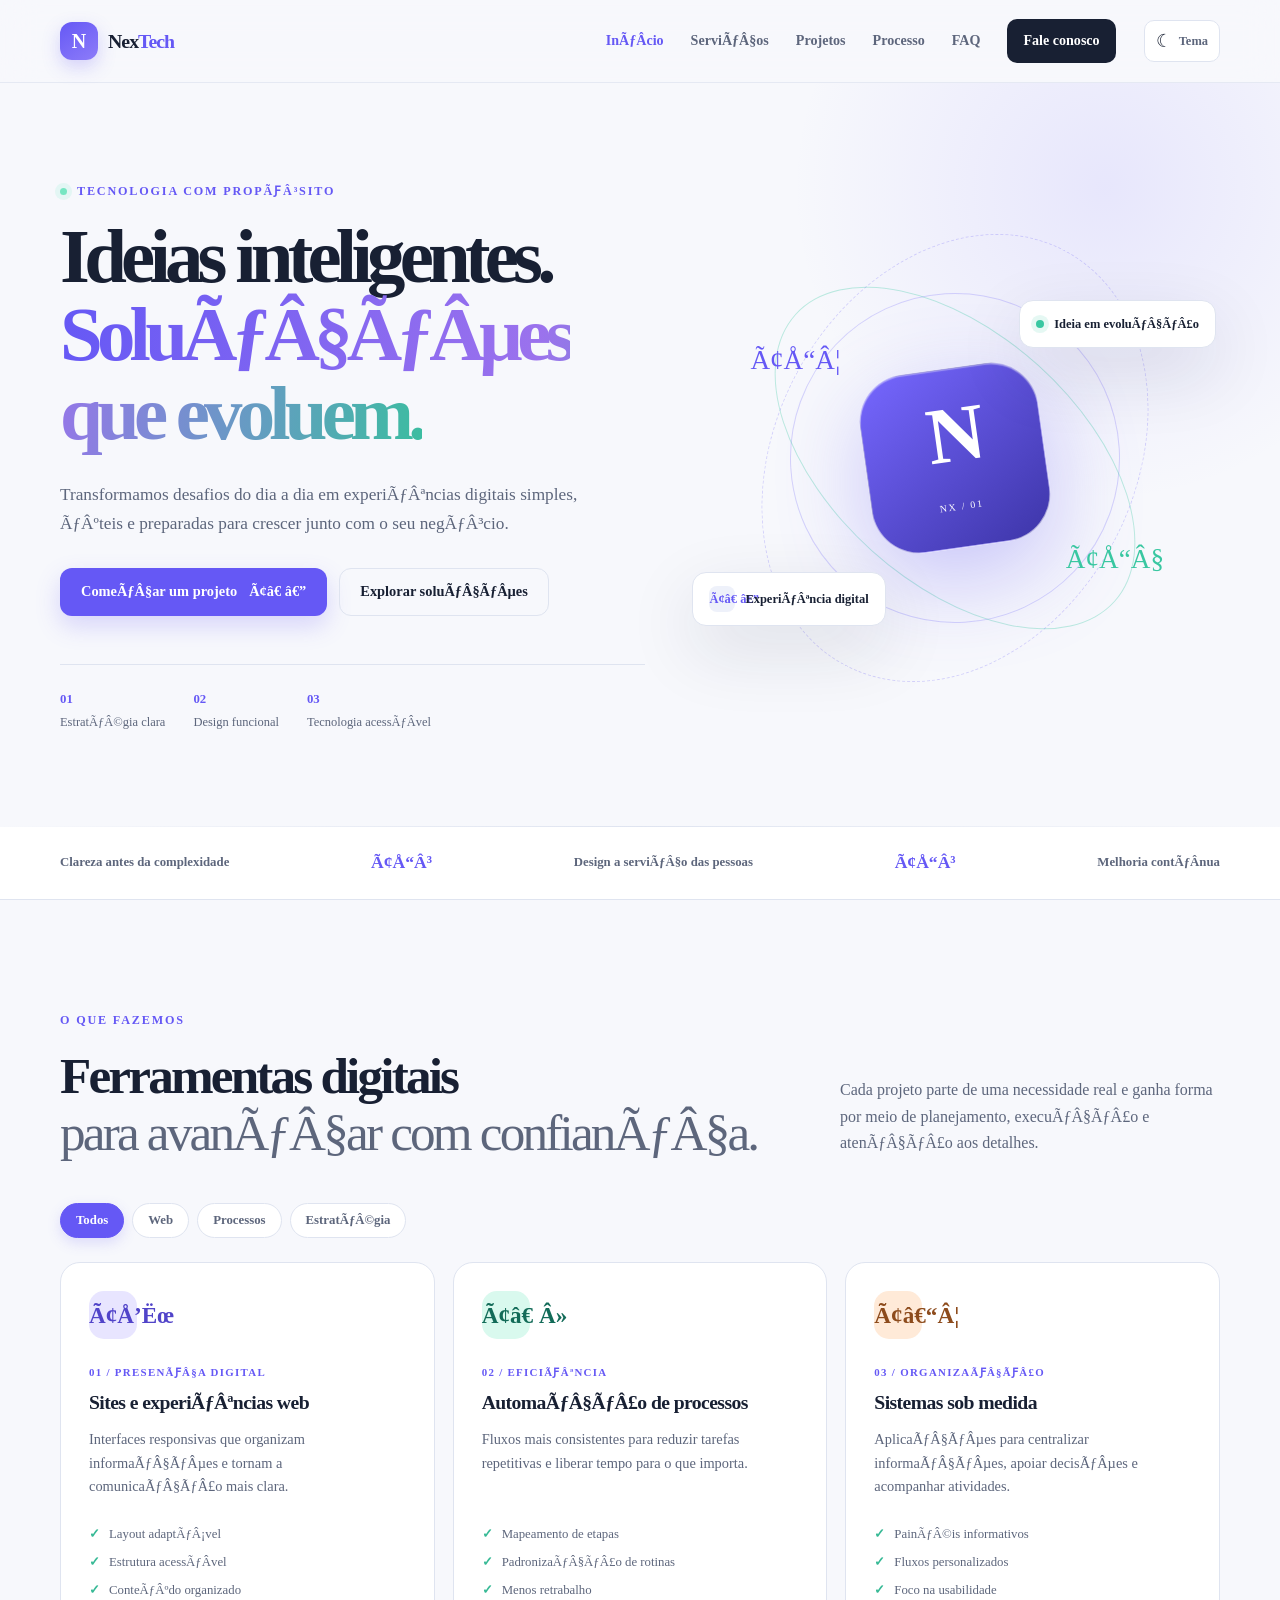
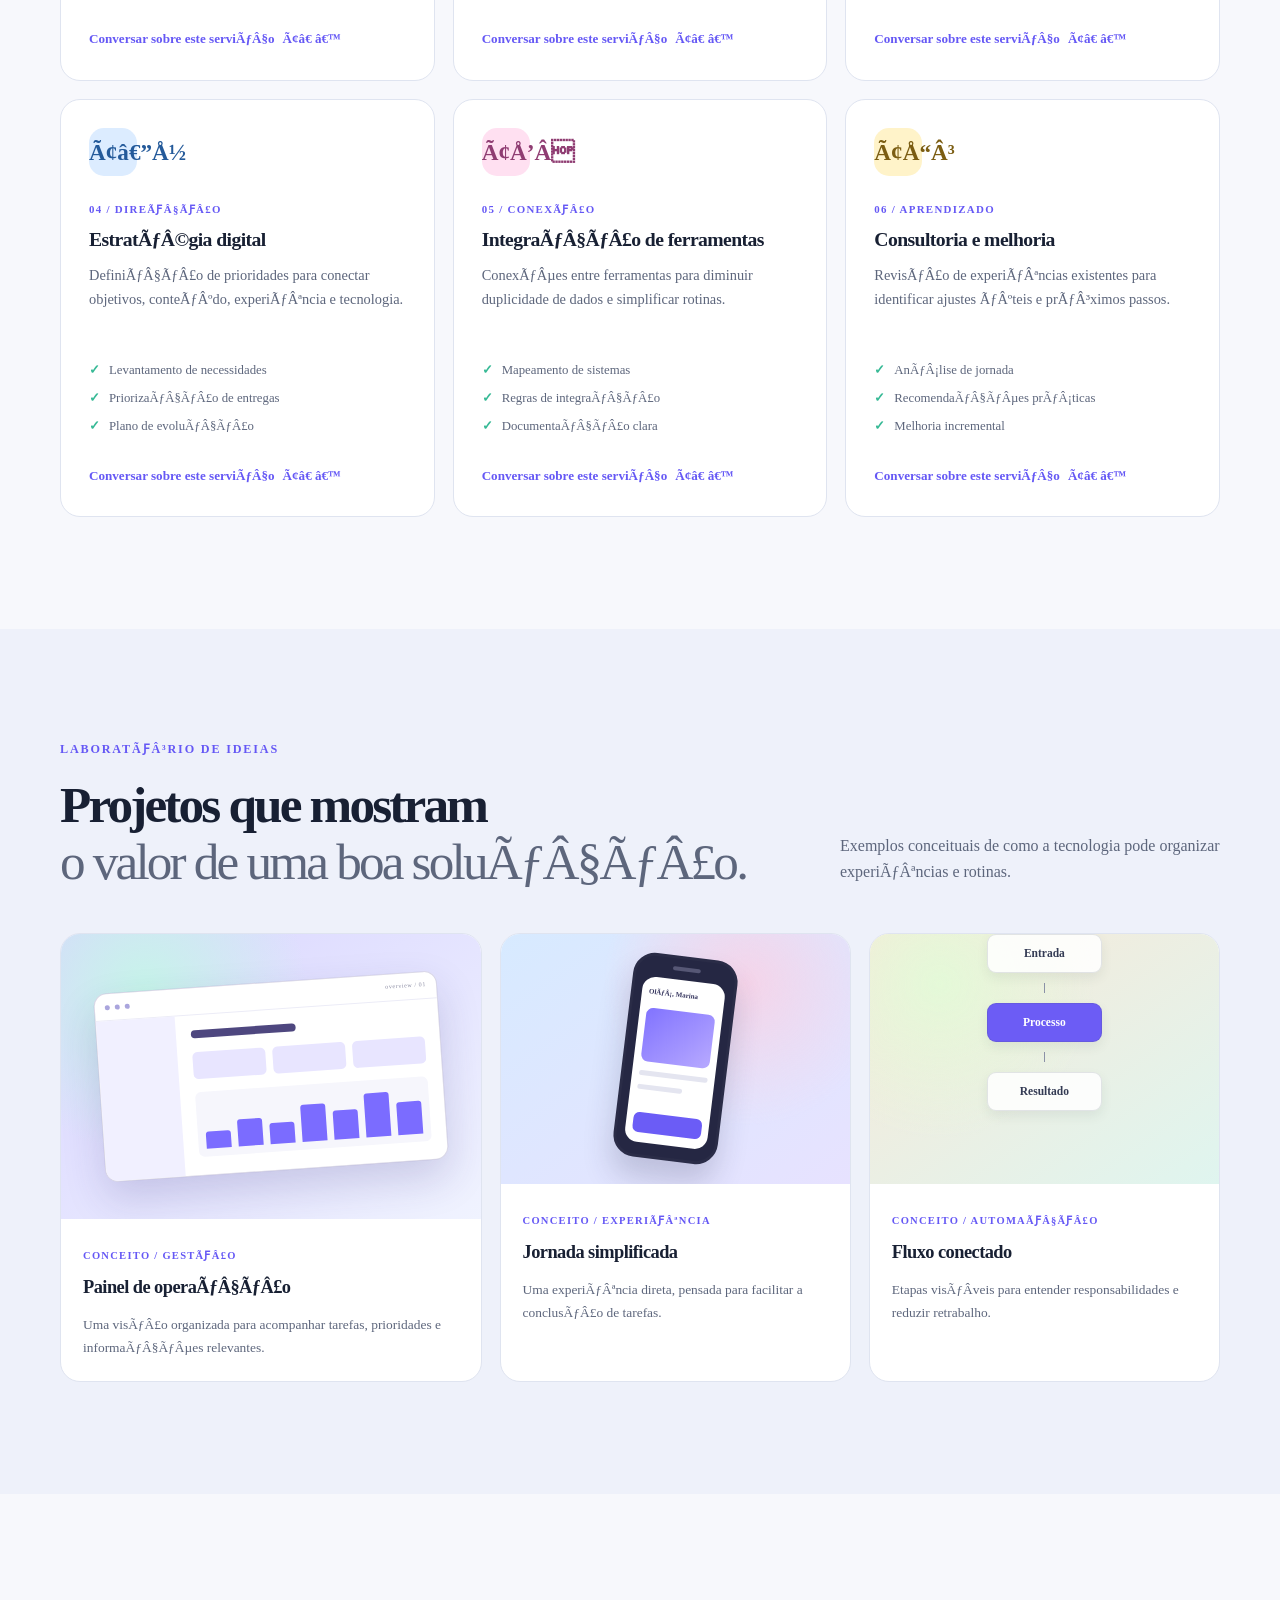
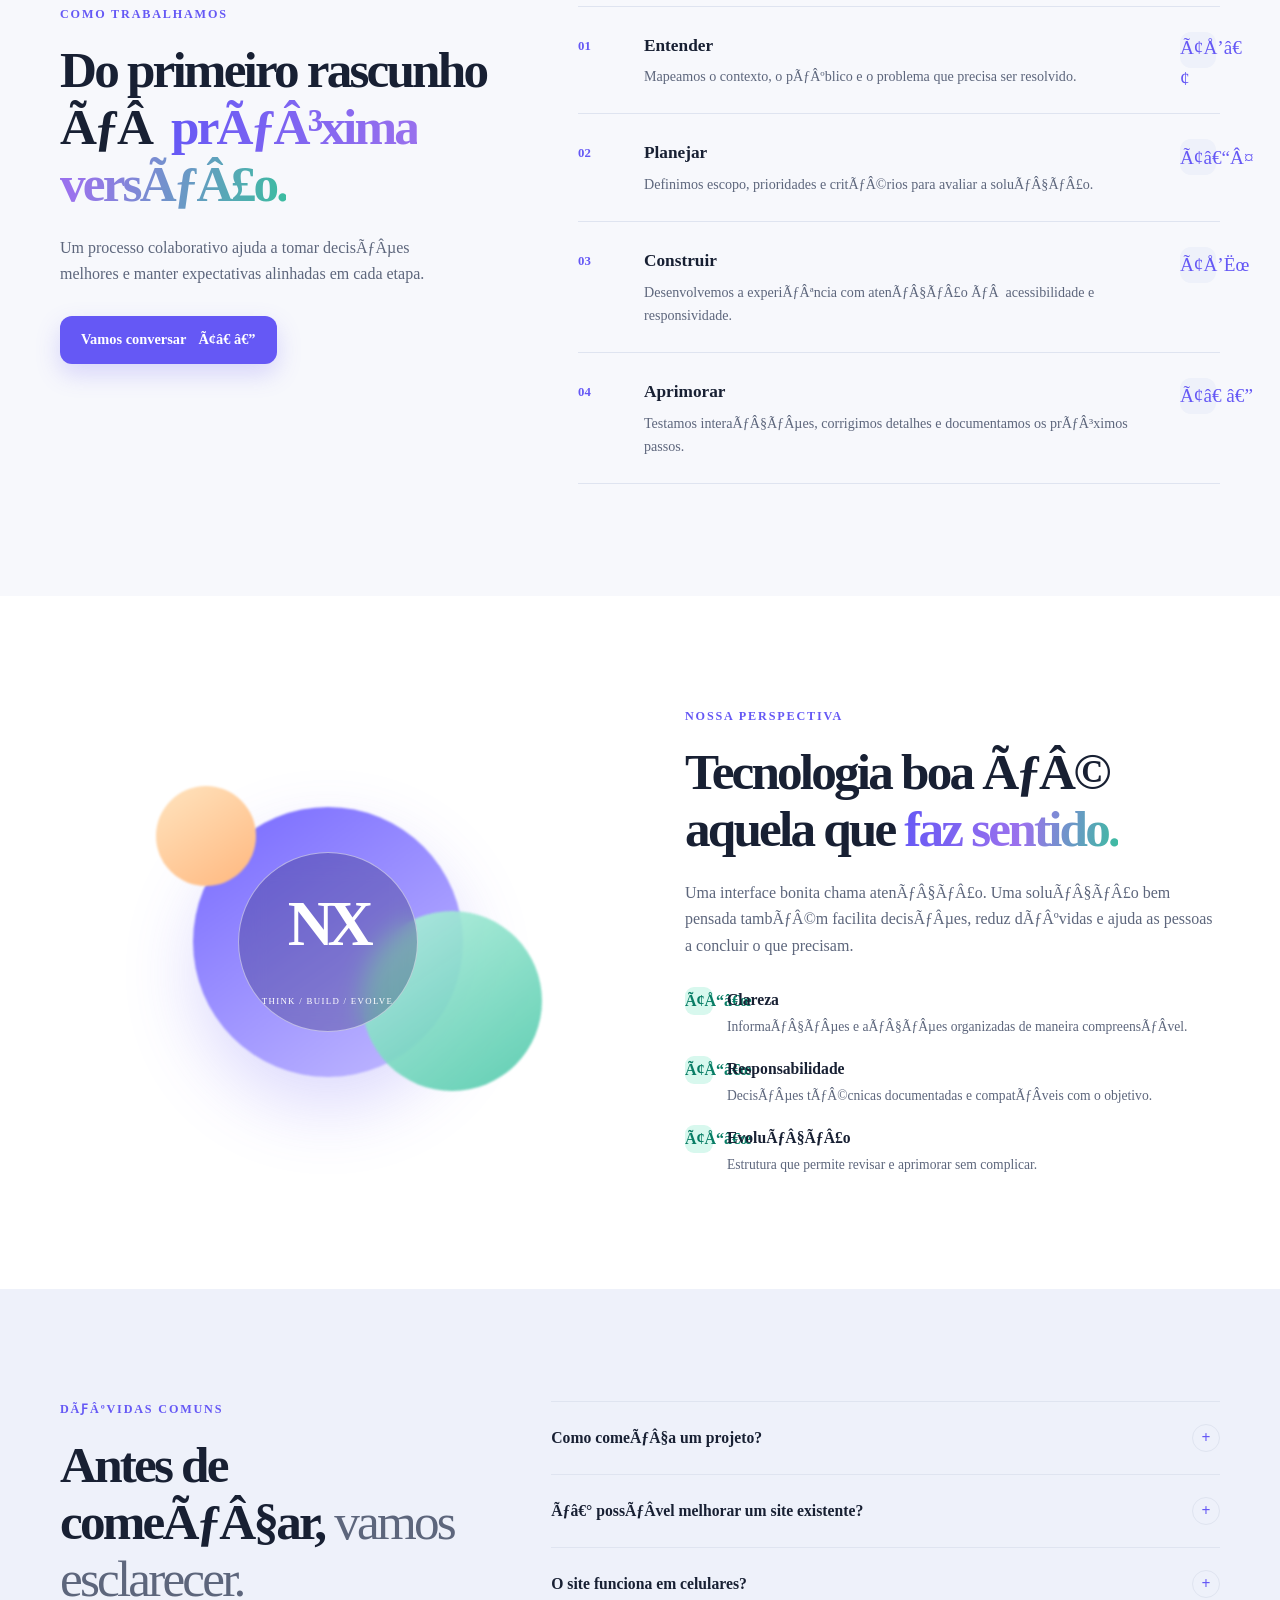
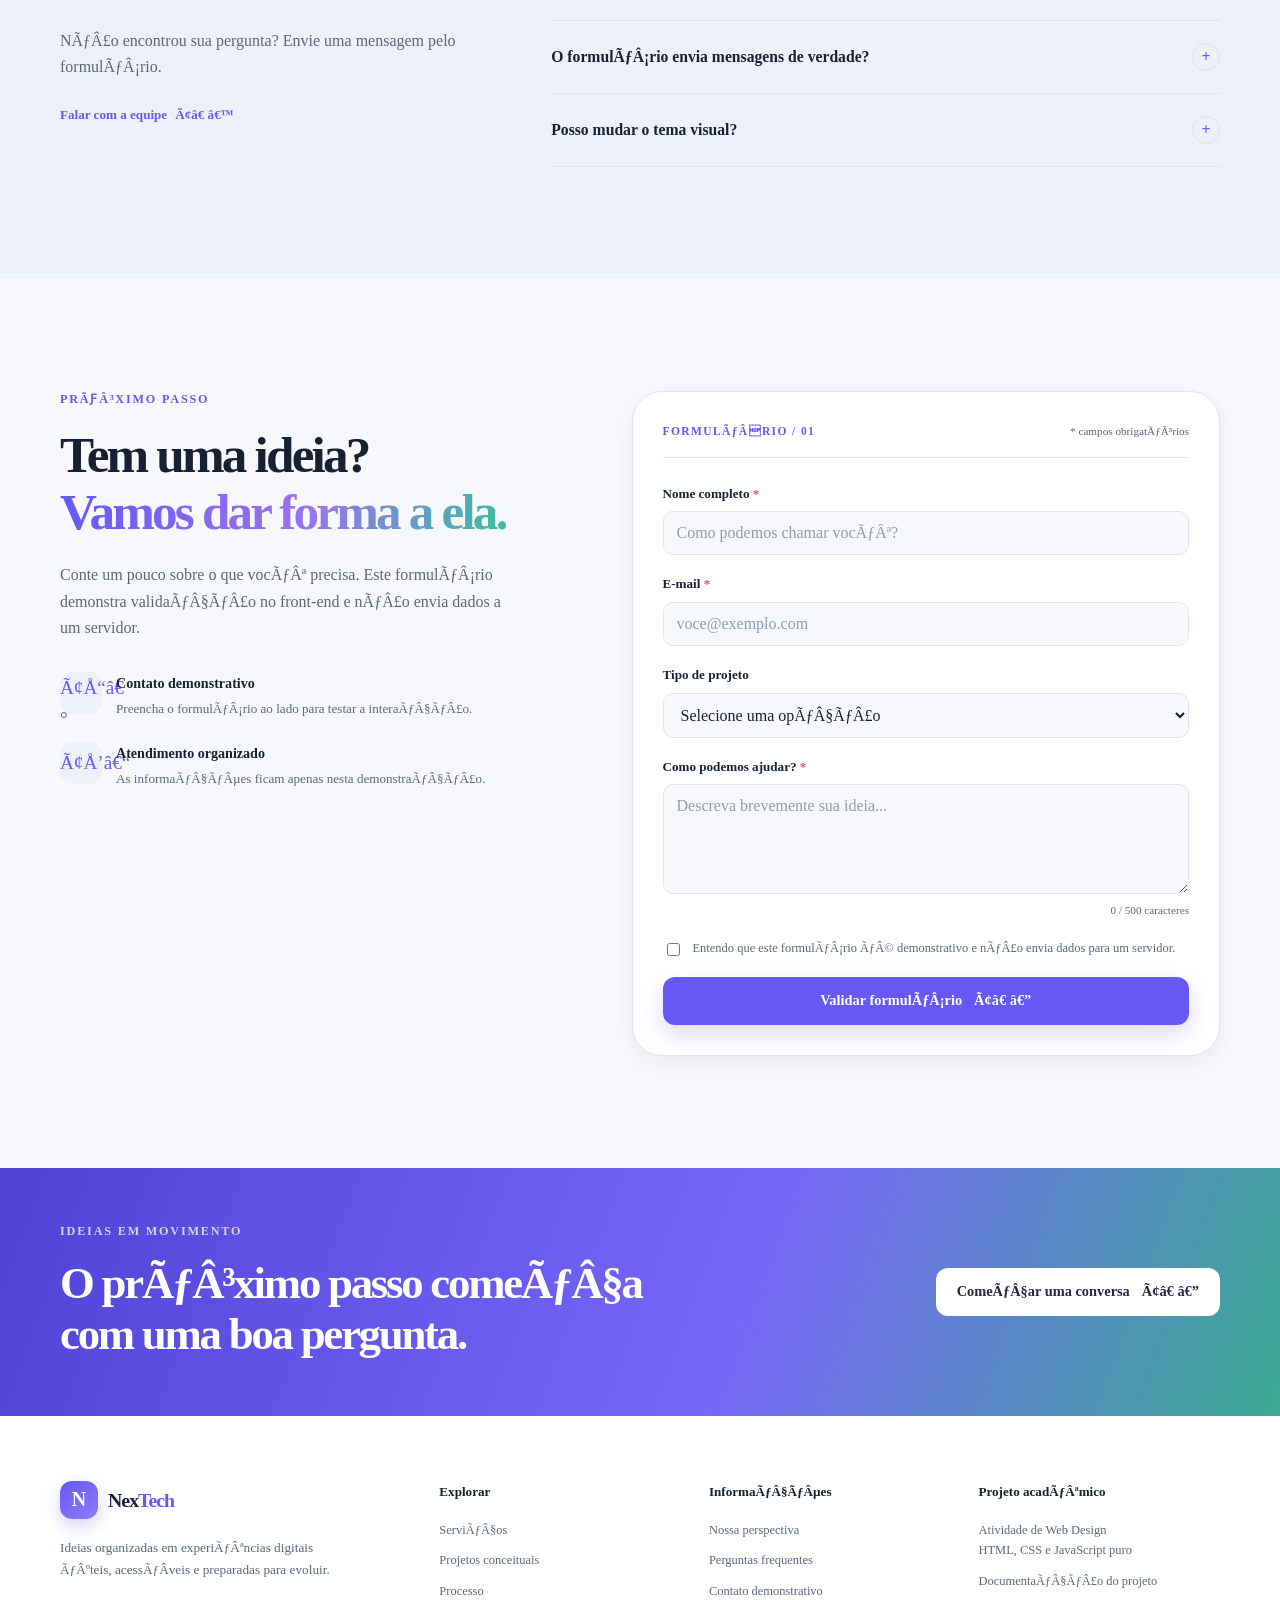
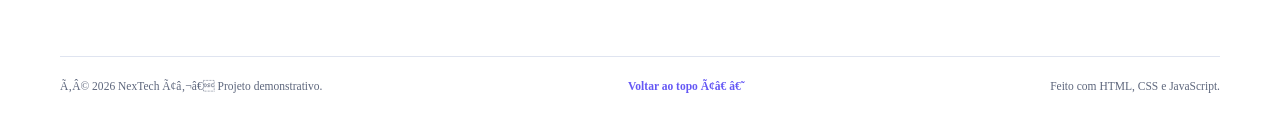
==== commit 398d0459: "feat: improve social sharing metadata" ====
--- a/index.html
+++ b/index.html
@@ -1,28 +1,32 @@
 <!DOCTYPE html>
 <html lang="pt-BR">
 <head>
-  <!-- Define a codificaÃ§Ã£o para exibir acentos corretamente. -->
+  <!-- Define a codificaÃƒÂ§ÃƒÂ£o para exibir acentos corretamente. -->
   <meta charset="UTF-8">
   <!-- Faz o layout adaptar-se a celulares, tablets e computadores. -->
   <meta name="viewport" content="width=device-width, initial-scale=1.0">
-  <!-- DescriÃ§Ã£o usada por mecanismos de busca e prÃ©vias. -->
-  <meta name="description" content="NexTech: soluÃ§Ãµes digitais, sites e sistemas para negÃ³cios.">
+  <!-- DescriÃƒÂ§ÃƒÂ£o usada por mecanismos de busca e prÃƒÂ©vias. -->
+  <meta name="description" content="NexTech: soluÃƒÂ§ÃƒÂµes digitais, sites e sistemas para negÃƒÂ³cios.">
   <meta name="theme-color" content="#101827">
-  <title>NexTech | Ideias que viram soluÃ§Ãµes digitais</title>
-  <!-- O CSS Ã© carregado em arquivo externo, conforme o requisito da atividade. -->
+  <title>NexTech | Ideias que viram soluÃƒÂ§ÃƒÂµes digitais</title>
+  <!-- O CSS ÃƒÂ© carregado em arquivo externo, conforme o requisito da atividade. -->
   <link rel="icon" type="image/svg+xml" href="favicon.svg">
 <link rel="stylesheet" href="style.css">
-  <!-- O JavaScript externo Ã© carregado com defer para esperar o HTML ser analisado. -->
+  <!-- O JavaScript externo ÃƒÂ© carregado com defer para esperar o HTML ser analisado. -->
   <script src="script.js" defer></script>
+<meta property="og:type" content="website">
+<meta property="og:title" content="NexTech | Ideias que viram soluções digitais">
+<meta property="og:description" content="Soluções digitais, sites e sistemas para negócios.">
+<meta name="twitter:card" content="summary">
 </head>
 <body>
-  <!-- Link de acessibilidade que permite pular a navegaÃ§Ã£o. -->
-  <a class="skip-link" href="#conteudo">Pular para o conteÃºdo</a>
-
-  <!-- CabeÃ§alho principal com identidade visual e navegaÃ§Ã£o. -->
+  <!-- Link de acessibilidade que permite pular a navegaÃƒÂ§ÃƒÂ£o. -->
+  <a class="skip-link" href="#conteudo">Pular para o conteÃƒÂºdo</a>
+
+  <!-- CabeÃƒÂ§alho principal com identidade visual e navegaÃƒÂ§ÃƒÂ£o. -->
   <header class="site-header" id="topo">
     <div class="container header-inner">
-      <a class="brand" href="#inicio" aria-label="NexTech, pÃ¡gina inicial">
+      <a class="brand" href="#inicio" aria-label="NexTech, pÃƒÂ¡gina inicial">
         <span class="brand-mark" aria-hidden="true">N</span>
         <span class="brand-name">Nex<span>Tech</span></span>
       </a>
@@ -33,173 +37,173 @@
         <span class="menu-toggle-line"></span>
         <span class="sr-only">Abrir ou fechar menu</span>
       </button>
-      <nav class="primary-nav" id="primaryNav" aria-label="NavegaÃ§Ã£o principal">
-        <a href="#inicio">InÃ­cio</a>
-        <a href="#servicos">ServiÃ§os</a>
+      <nav class="primary-nav" id="primaryNav" aria-label="NavegaÃƒÂ§ÃƒÂ£o principal">
+        <a href="#inicio">InÃƒÂ­cio</a>
+        <a href="#servicos">ServiÃƒÂ§os</a>
         <a href="#projetos">Projetos</a>
         <a href="#processo">Processo</a>
         <a href="#faq">FAQ</a>
         <a class="nav-cta" href="#contato">Fale conosco</a>
       </nav>
       <button class="theme-toggle" id="themeToggle" type="button" aria-label="Ativar tema escuro">
-        <span aria-hidden="true" id="themeIcon">â˜¾</span>
+        <span aria-hidden="true" id="themeIcon">Ã¢ËœÂ¾</span>
         <span class="theme-toggle-label">Tema</span>
       </button>
     </div>
   </header>
 
   <main id="conteudo">
-    <!-- SeÃ§Ã£o de abertura: apresenta a proposta de valor do site. -->
+    <!-- SeÃƒÂ§ÃƒÂ£o de abertura: apresenta a proposta de valor do site. -->
     <section class="hero section" id="inicio">
       <div class="container hero-grid">
         <div class="hero-copy">
-          <p class="eyebrow"><span class="eyebrow-dot"></span> Tecnologia com propÃ³sito</p>
-          <h1>Ideias inteligentes.<br><span class="gradient-text">SoluÃ§Ãµes que evoluem.</span></h1>
+          <p class="eyebrow"><span class="eyebrow-dot"></span> Tecnologia com propÃƒÂ³sito</p>
+          <h1>Ideias inteligentes.<br><span class="gradient-text">SoluÃƒÂ§ÃƒÂµes que evoluem.</span></h1>
           <p class="hero-description">
-            Transformamos desafios do dia a dia em experiÃªncias digitais simples,
-            Ãºteis e preparadas para crescer junto com o seu negÃ³cio.
+            Transformamos desafios do dia a dia em experiÃƒÂªncias digitais simples,
+            ÃƒÂºteis e preparadas para crescer junto com o seu negÃƒÂ³cio.
           </p>
           <div class="hero-actions">
-            <a class="button button-primary" href="#contato">ComeÃ§ar um projeto <span aria-hidden="true">â†—</span></a>
-            <a class="button button-ghost" href="#servicos">Explorar soluÃ§Ãµes</a>
+            <a class="button button-primary" href="#contato">ComeÃƒÂ§ar um projeto <span aria-hidden="true">Ã¢â€ â€”</span></a>
+            <a class="button button-ghost" href="#servicos">Explorar soluÃƒÂ§ÃƒÂµes</a>
           </div>
           <div class="hero-proof" aria-label="Diferenciais da NexTech">
-            <div class="proof-item"><strong>01</strong><span>EstratÃ©gia clara</span></div>
+            <div class="proof-item"><strong>01</strong><span>EstratÃƒÂ©gia clara</span></div>
             <div class="proof-item"><strong>02</strong><span>Design funcional</span></div>
-            <div class="proof-item"><strong>03</strong><span>Tecnologia acessÃ­vel</span></div>
-          </div>
-        </div>
-        <div class="hero-visual" aria-label="IlustraÃ§Ã£o abstrata de conexÃµes digitais">
+            <div class="proof-item"><strong>03</strong><span>Tecnologia acessÃƒÂ­vel</span></div>
+          </div>
+        </div>
+        <div class="hero-visual" aria-label="IlustraÃƒÂ§ÃƒÂ£o abstrata de conexÃƒÂµes digitais">
           <div class="visual-orbit orbit-one"></div>
           <div class="visual-orbit orbit-two"></div>
           <div class="visual-orbit orbit-three"></div>
           <div class="visual-core"><span>N</span><small>NX / 01</small></div>
-          <div class="floating-card floating-card-top"><span class="status-dot"></span><span>Ideia em evoluÃ§Ã£o</span></div>
-          <div class="floating-card floating-card-bottom"><span class="mini-icon">â†—</span><span>ExperiÃªncia digital</span></div>
-          <span class="visual-spark spark-one">âœ¦</span>
-          <span class="visual-spark spark-two">âœ§</span>
+          <div class="floating-card floating-card-top"><span class="status-dot"></span><span>Ideia em evoluÃƒÂ§ÃƒÂ£o</span></div>
+          <div class="floating-card floating-card-bottom"><span class="mini-icon">Ã¢â€ â€”</span><span>ExperiÃƒÂªncia digital</span></div>
+          <span class="visual-spark spark-one">Ã¢Å“Â¦</span>
+          <span class="visual-spark spark-two">Ã¢Å“Â§</span>
         </div>
       </div>
       <div class="hero-bottom-line" aria-hidden="true"></div>
     </section>
 
-    <!-- Faixa de princÃ­pios para reforÃ§ar a proposta sem depender de nÃºmeros inventados. -->
-    <section class="principles-strip" aria-label="PrincÃ­pios de trabalho">
+    <!-- Faixa de princÃƒÂ­pios para reforÃƒÂ§ar a proposta sem depender de nÃƒÂºmeros inventados. -->
+    <section class="principles-strip" aria-label="PrincÃƒÂ­pios de trabalho">
       <div class="container principles-inner">
         <span>Clareza antes da complexidade</span>
-        <span class="principle-separator">âœ³</span>
-        <span>Design a serviÃ§o das pessoas</span>
-        <span class="principle-separator">âœ³</span>
-        <span>Melhoria contÃ­nua</span>
-      </div>
-    </section>
-
-    <!-- ServiÃ§os principais: os cartÃµes tambÃ©m sÃ£o filtrÃ¡veis pelo JavaScript. -->
+        <span class="principle-separator">Ã¢Å“Â³</span>
+        <span>Design a serviÃƒÂ§o das pessoas</span>
+        <span class="principle-separator">Ã¢Å“Â³</span>
+        <span>Melhoria contÃƒÂ­nua</span>
+      </div>
+    </section>
+
+    <!-- ServiÃƒÂ§os principais: os cartÃƒÂµes tambÃƒÂ©m sÃƒÂ£o filtrÃƒÂ¡veis pelo JavaScript. -->
     <section class="section services-section" id="servicos">
       <div class="container">
         <div class="section-heading">
           <div>
             <p class="eyebrow">O que fazemos</p>
-            <h2>Ferramentas digitais<br><span class="muted-heading">para avanÃ§ar com confianÃ§a.</span></h2>
+            <h2>Ferramentas digitais<br><span class="muted-heading">para avanÃƒÂ§ar com confianÃƒÂ§a.</span></h2>
           </div>
           <p class="section-intro">
             Cada projeto parte de uma necessidade real e ganha forma por meio
-            de planejamento, execuÃ§Ã£o e atenÃ§Ã£o aos detalhes.
+            de planejamento, execuÃƒÂ§ÃƒÂ£o e atenÃƒÂ§ÃƒÂ£o aos detalhes.
           </p>
         </div>
-        <div class="filter-bar" role="group" aria-label="Filtrar serviÃ§os">
+        <div class="filter-bar" role="group" aria-label="Filtrar serviÃƒÂ§os">
           <button class="filter-button is-active" type="button" data-service-filter="todos" aria-pressed="true">Todos</button>
           <button class="filter-button" type="button" data-service-filter="web" aria-pressed="false">Web</button>
           <button class="filter-button" type="button" data-service-filter="processos" aria-pressed="false">Processos</button>
-          <button class="filter-button" type="button" data-service-filter="estrategia" aria-pressed="false">EstratÃ©gia</button>
+          <button class="filter-button" type="button" data-service-filter="estrategia" aria-pressed="false">EstratÃƒÂ©gia</button>
         </div>
         <div class="service-grid" id="serviceGrid">
           <article class="service-card" data-category="web">
-            <div class="service-icon icon-violet" aria-hidden="true">âŒ˜</div>
-            <p class="card-kicker">01 / PresenÃ§a digital</p>
-            <h3>Sites e experiÃªncias web</h3>
-            <p>Interfaces responsivas que organizam informaÃ§Ãµes e tornam a comunicaÃ§Ã£o mais clara.</p>
+            <div class="service-icon icon-violet" aria-hidden="true">Ã¢Å’Ëœ</div>
+            <p class="card-kicker">01 / PresenÃƒÂ§a digital</p>
+            <h3>Sites e experiÃƒÂªncias web</h3>
+            <p>Interfaces responsivas que organizam informaÃƒÂ§ÃƒÂµes e tornam a comunicaÃƒÂ§ÃƒÂ£o mais clara.</p>
             <ul class="feature-list">
-              <li>Layout adaptÃ¡vel</li>
-              <li>Estrutura acessÃ­vel</li>
-              <li>ConteÃºdo organizado</li>
+              <li>Layout adaptÃƒÂ¡vel</li>
+              <li>Estrutura acessÃƒÂ­vel</li>
+              <li>ConteÃƒÂºdo organizado</li>
             </ul>
-            <a class="text-link" href="#contato" data-prefill="Quero conversar sobre um site">Conversar sobre este serviÃ§o <span aria-hidden="true">â†’</span></a>
+            <a class="text-link" href="#contato" data-prefill="Quero conversar sobre um site">Conversar sobre este serviÃƒÂ§o <span aria-hidden="true">Ã¢â€ â€™</span></a>
           </article>
           <article class="service-card" data-category="processos">
-            <div class="service-icon icon-mint" aria-hidden="true">â†»</div>
-            <p class="card-kicker">02 / EficiÃªncia</p>
-            <h3>AutomaÃ§Ã£o de processos</h3>
+            <div class="service-icon icon-mint" aria-hidden="true">Ã¢â€ Â»</div>
+            <p class="card-kicker">02 / EficiÃƒÂªncia</p>
+            <h3>AutomaÃƒÂ§ÃƒÂ£o de processos</h3>
             <p>Fluxos mais consistentes para reduzir tarefas repetitivas e liberar tempo para o que importa.</p>
             <ul class="feature-list">
               <li>Mapeamento de etapas</li>
-              <li>PadronizaÃ§Ã£o de rotinas</li>
+              <li>PadronizaÃƒÂ§ÃƒÂ£o de rotinas</li>
               <li>Menos retrabalho</li>
             </ul>
-            <a class="text-link" href="#contato" data-prefill="Quero conversar sobre automaÃ§Ã£o">Conversar sobre este serviÃ§o <span aria-hidden="true">â†’</span></a>
+            <a class="text-link" href="#contato" data-prefill="Quero conversar sobre automaÃƒÂ§ÃƒÂ£o">Conversar sobre este serviÃƒÂ§o <span aria-hidden="true">Ã¢â€ â€™</span></a>
           </article>
           <article class="service-card" data-category="web">
-            <div class="service-icon icon-orange" aria-hidden="true">â–¦</div>
-            <p class="card-kicker">03 / OrganizaÃ§Ã£o</p>
+            <div class="service-icon icon-orange" aria-hidden="true">Ã¢â€“Â¦</div>
+            <p class="card-kicker">03 / OrganizaÃƒÂ§ÃƒÂ£o</p>
             <h3>Sistemas sob medida</h3>
-            <p>AplicaÃ§Ãµes para centralizar informaÃ§Ãµes, apoiar decisÃµes e acompanhar atividades.</p>
+            <p>AplicaÃƒÂ§ÃƒÂµes para centralizar informaÃƒÂ§ÃƒÂµes, apoiar decisÃƒÂµes e acompanhar atividades.</p>
             <ul class="feature-list">
-              <li>PainÃ©is informativos</li>
+              <li>PainÃƒÂ©is informativos</li>
               <li>Fluxos personalizados</li>
               <li>Foco na usabilidade</li>
             </ul>
-            <a class="text-link" href="#contato" data-prefill="Quero conversar sobre um sistema">Conversar sobre este serviÃ§o <span aria-hidden="true">â†’</span></a>
+            <a class="text-link" href="#contato" data-prefill="Quero conversar sobre um sistema">Conversar sobre este serviÃƒÂ§o <span aria-hidden="true">Ã¢â€ â€™</span></a>
           </article>
           <article class="service-card" data-category="estrategia">
-            <div class="service-icon icon-blue" aria-hidden="true">â—Ž</div>
-            <p class="card-kicker">04 / DireÃ§Ã£o</p>
-            <h3>EstratÃ©gia digital</h3>
-            <p>DefiniÃ§Ã£o de prioridades para conectar objetivos, conteÃºdo, experiÃªncia e tecnologia.</p>
+            <div class="service-icon icon-blue" aria-hidden="true">Ã¢â€”Å½</div>
+            <p class="card-kicker">04 / DireÃƒÂ§ÃƒÂ£o</p>
+            <h3>EstratÃƒÂ©gia digital</h3>
+            <p>DefiniÃƒÂ§ÃƒÂ£o de prioridades para conectar objetivos, conteÃƒÂºdo, experiÃƒÂªncia e tecnologia.</p>
             <ul class="feature-list">
               <li>Levantamento de necessidades</li>
-              <li>PriorizaÃ§Ã£o de entregas</li>
-              <li>Plano de evoluÃ§Ã£o</li>
+              <li>PriorizaÃƒÂ§ÃƒÂ£o de entregas</li>
+              <li>Plano de evoluÃƒÂ§ÃƒÂ£o</li>
             </ul>
-            <a class="text-link" href="#contato" data-prefill="Quero conversar sobre estratÃ©gia digital">Conversar sobre este serviÃ§o <span aria-hidden="true">â†’</span></a>
+            <a class="text-link" href="#contato" data-prefill="Quero conversar sobre estratÃƒÂ©gia digital">Conversar sobre este serviÃƒÂ§o <span aria-hidden="true">Ã¢â€ â€™</span></a>
           </article>
           <article class="service-card" data-category="processos">
-            <div class="service-icon icon-pink" aria-hidden="true">âŒ</div>
-            <p class="card-kicker">05 / ConexÃ£o</p>
-            <h3>IntegraÃ§Ã£o de ferramentas</h3>
-            <p>ConexÃµes entre ferramentas para diminuir duplicidade de dados e simplificar rotinas.</p>
+            <div class="service-icon icon-pink" aria-hidden="true">Ã¢Å’Â</div>
+            <p class="card-kicker">05 / ConexÃƒÂ£o</p>
+            <h3>IntegraÃƒÂ§ÃƒÂ£o de ferramentas</h3>
+            <p>ConexÃƒÂµes entre ferramentas para diminuir duplicidade de dados e simplificar rotinas.</p>
             <ul class="feature-list">
               <li>Mapeamento de sistemas</li>
-              <li>Regras de integraÃ§Ã£o</li>
-              <li>DocumentaÃ§Ã£o clara</li>
+              <li>Regras de integraÃƒÂ§ÃƒÂ£o</li>
+              <li>DocumentaÃƒÂ§ÃƒÂ£o clara</li>
             </ul>
-            <a class="text-link" href="#contato" data-prefill="Quero conversar sobre integraÃ§Ã£o">Conversar sobre este serviÃ§o <span aria-hidden="true">â†’</span></a>
+            <a class="text-link" href="#contato" data-prefill="Quero conversar sobre integraÃƒÂ§ÃƒÂ£o">Conversar sobre este serviÃƒÂ§o <span aria-hidden="true">Ã¢â€ â€™</span></a>
           </article>
           <article class="service-card" data-category="estrategia">
-            <div class="service-icon icon-yellow" aria-hidden="true">âœ³</div>
+            <div class="service-icon icon-yellow" aria-hidden="true">Ã¢Å“Â³</div>
             <p class="card-kicker">06 / Aprendizado</p>
             <h3>Consultoria e melhoria</h3>
-            <p>RevisÃ£o de experiÃªncias existentes para identificar ajustes Ãºteis e prÃ³ximos passos.</p>
+            <p>RevisÃƒÂ£o de experiÃƒÂªncias existentes para identificar ajustes ÃƒÂºteis e prÃƒÂ³ximos passos.</p>
             <ul class="feature-list">
-              <li>AnÃ¡lise de jornada</li>
-              <li>RecomendaÃ§Ãµes prÃ¡ticas</li>
+              <li>AnÃƒÂ¡lise de jornada</li>
+              <li>RecomendaÃƒÂ§ÃƒÂµes prÃƒÂ¡ticas</li>
               <li>Melhoria incremental</li>
             </ul>
-            <a class="text-link" href="#contato" data-prefill="Quero conversar sobre consultoria">Conversar sobre este serviÃ§o <span aria-hidden="true">â†’</span></a>
-          </article>
-        </div>
-        <p class="empty-state" id="serviceEmpty" hidden>Nenhum serviÃ§o encontrado nesta categoria.</p>
-      </div>
-    </section>
-
-    <!-- SeÃ§Ã£o de projetos demonstrativos; os exemplos sÃ£o conceituais, nÃ£o clientes reais. -->
+            <a class="text-link" href="#contato" data-prefill="Quero conversar sobre consultoria">Conversar sobre este serviÃƒÂ§o <span aria-hidden="true">Ã¢â€ â€™</span></a>
+          </article>
+        </div>
+        <p class="empty-state" id="serviceEmpty" hidden>Nenhum serviÃƒÂ§o encontrado nesta categoria.</p>
+      </div>
+    </section>
+
+    <!-- SeÃƒÂ§ÃƒÂ£o de projetos demonstrativos; os exemplos sÃƒÂ£o conceituais, nÃƒÂ£o clientes reais. -->
     <section class="section projects-section" id="projetos">
       <div class="container">
         <div class="section-heading">
           <div>
-            <p class="eyebrow">LaboratÃ³rio de ideias</p>
-            <h2>Projetos que mostram<br><span class="muted-heading">o valor de uma boa soluÃ§Ã£o.</span></h2>
-          </div>
-          <p class="section-intro">Exemplos conceituais de como a tecnologia pode organizar experiÃªncias e rotinas.</p>
+            <p class="eyebrow">LaboratÃƒÂ³rio de ideias</p>
+            <h2>Projetos que mostram<br><span class="muted-heading">o valor de uma boa soluÃƒÂ§ÃƒÂ£o.</span></h2>
+          </div>
+          <p class="section-intro">Exemplos conceituais de como a tecnologia pode organizar experiÃƒÂªncias e rotinas.</p>
         </div>
         <div class="project-grid">
           <article class="project-card project-large">
@@ -217,8 +221,8 @@
               </div>
             </div>
             <div class="project-info">
-              <div><span class="project-type">Conceito / GestÃ£o</span><h3>Painel de operaÃ§Ã£o</h3></div>
-              <p>Uma visÃ£o organizada para acompanhar tarefas, prioridades e informaÃ§Ãµes relevantes.</p>
+              <div><span class="project-type">Conceito / GestÃƒÂ£o</span><h3>Painel de operaÃƒÂ§ÃƒÂ£o</h3></div>
+              <p>Uma visÃƒÂ£o organizada para acompanhar tarefas, prioridades e informaÃƒÂ§ÃƒÂµes relevantes.</p>
             </div>
           </article>
           <article class="project-card">
@@ -226,7 +230,7 @@
               <div class="phone-frame">
                 <div class="phone-speaker"></div>
                 <div class="phone-screen">
-                  <span class="phone-greeting">OlÃ¡, Marina</span>
+                  <span class="phone-greeting">OlÃƒÂ¡, Marina</span>
                   <span class="phone-card"></span>
                   <span class="phone-line"></span>
                   <span class="phone-line short"></span>
@@ -235,8 +239,8 @@
               </div>
             </div>
             <div class="project-info">
-              <div><span class="project-type">Conceito / ExperiÃªncia</span><h3>Jornada simplificada</h3></div>
-              <p>Uma experiÃªncia direta, pensada para facilitar a conclusÃ£o de tarefas.</p>
+              <div><span class="project-type">Conceito / ExperiÃƒÂªncia</span><h3>Jornada simplificada</h3></div>
+              <p>Uma experiÃƒÂªncia direta, pensada para facilitar a conclusÃƒÂ£o de tarefas.</p>
             </div>
           </article>
           <article class="project-card">
@@ -248,49 +252,49 @@
               <div class="flow-node node-three">Resultado</div>
             </div>
             <div class="project-info">
-              <div><span class="project-type">Conceito / AutomaÃ§Ã£o</span><h3>Fluxo conectado</h3></div>
-              <p>Etapas visÃ­veis para entender responsabilidades e reduzir retrabalho.</p>
+              <div><span class="project-type">Conceito / AutomaÃƒÂ§ÃƒÂ£o</span><h3>Fluxo conectado</h3></div>
+              <p>Etapas visÃƒÂ­veis para entender responsabilidades e reduzir retrabalho.</p>
             </div>
           </article>
         </div>
       </div>
     </section>
 
-    <!-- Etapas do trabalho apresentadas como sequÃªncia clara. -->
+    <!-- Etapas do trabalho apresentadas como sequÃƒÂªncia clara. -->
     <section class="section process-section" id="processo">
       <div class="container process-layout">
         <div class="process-intro">
           <p class="eyebrow">Como trabalhamos</p>
-          <h2>Do primeiro rascunho<br>Ã  <span class="gradient-text">prÃ³xima versÃ£o.</span></h2>
-          <p>Um processo colaborativo ajuda a tomar decisÃµes melhores e manter expectativas alinhadas em cada etapa.</p>
-          <a class="button button-primary" href="#contato">Vamos conversar <span aria-hidden="true">â†—</span></a>
+          <h2>Do primeiro rascunho<br>ÃƒÂ  <span class="gradient-text">prÃƒÂ³xima versÃƒÂ£o.</span></h2>
+          <p>Um processo colaborativo ajuda a tomar decisÃƒÂµes melhores e manter expectativas alinhadas em cada etapa.</p>
+          <a class="button button-primary" href="#contato">Vamos conversar <span aria-hidden="true">Ã¢â€ â€”</span></a>
         </div>
         <div class="process-steps">
           <article class="process-step">
             <span class="step-number">01</span>
-            <div><h3>Entender</h3><p>Mapeamos o contexto, o pÃºblico e o problema que precisa ser resolvido.</p></div>
-            <span class="step-symbol" aria-hidden="true">âŒ•</span>
+            <div><h3>Entender</h3><p>Mapeamos o contexto, o pÃƒÂºblico e o problema que precisa ser resolvido.</p></div>
+            <span class="step-symbol" aria-hidden="true">Ã¢Å’â€¢</span>
           </article>
           <article class="process-step">
             <span class="step-number">02</span>
-            <div><h3>Planejar</h3><p>Definimos escopo, prioridades e critÃ©rios para avaliar a soluÃ§Ã£o.</p></div>
-            <span class="step-symbol" aria-hidden="true">â–¤</span>
+            <div><h3>Planejar</h3><p>Definimos escopo, prioridades e critÃƒÂ©rios para avaliar a soluÃƒÂ§ÃƒÂ£o.</p></div>
+            <span class="step-symbol" aria-hidden="true">Ã¢â€“Â¤</span>
           </article>
           <article class="process-step">
             <span class="step-number">03</span>
-            <div><h3>Construir</h3><p>Desenvolvemos a experiÃªncia com atenÃ§Ã£o Ã  acessibilidade e responsividade.</p></div>
-            <span class="step-symbol" aria-hidden="true">âŒ˜</span>
+            <div><h3>Construir</h3><p>Desenvolvemos a experiÃƒÂªncia com atenÃƒÂ§ÃƒÂ£o ÃƒÂ  acessibilidade e responsividade.</p></div>
+            <span class="step-symbol" aria-hidden="true">Ã¢Å’Ëœ</span>
           </article>
           <article class="process-step">
             <span class="step-number">04</span>
-            <div><h3>Aprimorar</h3><p>Testamos interaÃ§Ãµes, corrigimos detalhes e documentamos os prÃ³ximos passos.</p></div>
-            <span class="step-symbol" aria-hidden="true">â†—</span>
-          </article>
-        </div>
-      </div>
-    </section>
-
-    <!-- Bloco de princÃ­pios que explica decisÃµes de design e desenvolvimento. -->
+            <div><h3>Aprimorar</h3><p>Testamos interaÃƒÂ§ÃƒÂµes, corrigimos detalhes e documentamos os prÃƒÂ³ximos passos.</p></div>
+            <span class="step-symbol" aria-hidden="true">Ã¢â€ â€”</span>
+          </article>
+        </div>
+      </div>
+    </section>
+
+    <!-- Bloco de princÃƒÂ­pios que explica decisÃƒÂµes de design e desenvolvimento. -->
     <section class="section values-section" id="sobre">
       <div class="container values-layout">
         <div class="values-visual">
@@ -301,66 +305,66 @@
         </div>
         <div class="values-copy">
           <p class="eyebrow">Nossa perspectiva</p>
-          <h2>Tecnologia boa Ã© aquela que <span class="gradient-text">faz sentido.</span></h2>
-          <p>Uma interface bonita chama atenÃ§Ã£o. Uma soluÃ§Ã£o bem pensada tambÃ©m facilita decisÃµes, reduz dÃºvidas e ajuda as pessoas a concluir o que precisam.</p>
+          <h2>Tecnologia boa ÃƒÂ© aquela que <span class="gradient-text">faz sentido.</span></h2>
+          <p>Uma interface bonita chama atenÃƒÂ§ÃƒÂ£o. Uma soluÃƒÂ§ÃƒÂ£o bem pensada tambÃƒÂ©m facilita decisÃƒÂµes, reduz dÃƒÂºvidas e ajuda as pessoas a concluir o que precisam.</p>
           <div class="value-list">
-            <div class="value-item"><span class="value-check">âœ“</span><div><h3>Clareza</h3><p>InformaÃ§Ãµes e aÃ§Ãµes organizadas de maneira compreensÃ­vel.</p></div></div>
-            <div class="value-item"><span class="value-check">âœ“</span><div><h3>Responsabilidade</h3><p>DecisÃµes tÃ©cnicas documentadas e compatÃ­veis com o objetivo.</p></div></div>
-            <div class="value-item"><span class="value-check">âœ“</span><div><h3>EvoluÃ§Ã£o</h3><p>Estrutura que permite revisar e aprimorar sem complicar.</p></div></div>
-          </div>
-        </div>
-      </div>
-    </section>
-
-    <!-- Perguntas frequentes com acordeÃ£o controlado pelo JavaScript. -->
+            <div class="value-item"><span class="value-check">Ã¢Å“â€œ</span><div><h3>Clareza</h3><p>InformaÃƒÂ§ÃƒÂµes e aÃƒÂ§ÃƒÂµes organizadas de maneira compreensÃƒÂ­vel.</p></div></div>
+            <div class="value-item"><span class="value-check">Ã¢Å“â€œ</span><div><h3>Responsabilidade</h3><p>DecisÃƒÂµes tÃƒÂ©cnicas documentadas e compatÃƒÂ­veis com o objetivo.</p></div></div>
+            <div class="value-item"><span class="value-check">Ã¢Å“â€œ</span><div><h3>EvoluÃƒÂ§ÃƒÂ£o</h3><p>Estrutura que permite revisar e aprimorar sem complicar.</p></div></div>
+          </div>
+        </div>
+      </div>
+    </section>
+
+    <!-- Perguntas frequentes com acordeÃƒÂ£o controlado pelo JavaScript. -->
     <section class="section faq-section" id="faq">
       <div class="container faq-layout">
         <div class="faq-heading">
-          <p class="eyebrow">DÃºvidas comuns</p>
-          <h2>Antes de comeÃ§ar, <span class="muted-heading">vamos esclarecer.</span></h2>
-          <p>NÃ£o encontrou sua pergunta? Envie uma mensagem pelo formulÃ¡rio.</p>
-          <a class="text-link" href="#contato">Falar com a equipe <span aria-hidden="true">â†’</span></a>
+          <p class="eyebrow">DÃƒÂºvidas comuns</p>
+          <h2>Antes de comeÃƒÂ§ar, <span class="muted-heading">vamos esclarecer.</span></h2>
+          <p>NÃƒÂ£o encontrou sua pergunta? Envie uma mensagem pelo formulÃƒÂ¡rio.</p>
+          <a class="text-link" href="#contato">Falar com a equipe <span aria-hidden="true">Ã¢â€ â€™</span></a>
         </div>
         <div class="faq-list">
           <article class="faq-item">
-            <h3><button class="faq-question" type="button" aria-expanded="false"><span>Como comeÃ§a um projeto?</span><span class="faq-plus" aria-hidden="true">+</span></button></h3>
-            <div class="faq-answer" hidden><p>ComeÃ§amos entendendo o desafio, o pÃºblico e o resultado esperado. Depois, organizamos prioridades e definimos um escopo inicial.</p></div>
+            <h3><button class="faq-question" type="button" aria-expanded="false"><span>Como comeÃƒÂ§a um projeto?</span><span class="faq-plus" aria-hidden="true">+</span></button></h3>
+            <div class="faq-answer" hidden><p>ComeÃƒÂ§amos entendendo o desafio, o pÃƒÂºblico e o resultado esperado. Depois, organizamos prioridades e definimos um escopo inicial.</p></div>
           </article>
           <article class="faq-item">
-            <h3><button class="faq-question" type="button" aria-expanded="false"><span>Ã‰ possÃ­vel melhorar um site existente?</span><span class="faq-plus" aria-hidden="true">+</span></button></h3>
-            <div class="faq-answer" hidden><p>Sim. Uma revisÃ£o pode avaliar conteÃºdo, acessibilidade, responsividade, navegaÃ§Ã£o e oportunidades de simplificaÃ§Ã£o antes de propor mudanÃ§as.</p></div>
+            <h3><button class="faq-question" type="button" aria-expanded="false"><span>Ãƒâ€° possÃƒÂ­vel melhorar um site existente?</span><span class="faq-plus" aria-hidden="true">+</span></button></h3>
+            <div class="faq-answer" hidden><p>Sim. Uma revisÃƒÂ£o pode avaliar conteÃƒÂºdo, acessibilidade, responsividade, navegaÃƒÂ§ÃƒÂ£o e oportunidades de simplificaÃƒÂ§ÃƒÂ£o antes de propor mudanÃƒÂ§as.</p></div>
           </article>
           <article class="faq-item">
             <h3><button class="faq-question" type="button" aria-expanded="false"><span>O site funciona em celulares?</span><span class="faq-plus" aria-hidden="true">+</span></button></h3>
-            <div class="faq-answer" hidden><p>O projeto foi planejado com layout responsivo e deve ser testado em diferentes larguras de tela e navegadores antes da publicaÃ§Ã£o final.</p></div>
+            <div class="faq-answer" hidden><p>O projeto foi planejado com layout responsivo e deve ser testado em diferentes larguras de tela e navegadores antes da publicaÃƒÂ§ÃƒÂ£o final.</p></div>
           </article>
           <article class="faq-item">
-            <h3><button class="faq-question" type="button" aria-expanded="false"><span>O formulÃ¡rio envia mensagens de verdade?</span><span class="faq-plus" aria-hidden="true">+</span></button></h3>
-            <div class="faq-answer" hidden><p>Nesta versÃ£o acadÃªmica, o formulÃ¡rio valida os campos no navegador e mostra uma confirmaÃ§Ã£o demonstrativa. Para enviar mensagens reais, seria necessÃ¡rio integrar um serviÃ§o ou backend.</p></div>
+            <h3><button class="faq-question" type="button" aria-expanded="false"><span>O formulÃƒÂ¡rio envia mensagens de verdade?</span><span class="faq-plus" aria-hidden="true">+</span></button></h3>
+            <div class="faq-answer" hidden><p>Nesta versÃƒÂ£o acadÃƒÂªmica, o formulÃƒÂ¡rio valida os campos no navegador e mostra uma confirmaÃƒÂ§ÃƒÂ£o demonstrativa. Para enviar mensagens reais, seria necessÃƒÂ¡rio integrar um serviÃƒÂ§o ou backend.</p></div>
           </article>
           <article class="faq-item">
             <h3><button class="faq-question" type="button" aria-expanded="false"><span>Posso mudar o tema visual?</span><span class="faq-plus" aria-hidden="true">+</span></button></h3>
-            <div class="faq-answer" hidden><p>Sim. O controle de tema alterna entre os modos claro e escuro, e a preferÃªncia Ã© guardada no armazenamento local do navegador.</p></div>
-          </article>
-        </div>
-      </div>
-    </section>
-
-    <!-- FormulÃ¡rio demonstrativo com validaÃ§Ã£o e feedback acessÃ­vel. -->
+            <div class="faq-answer" hidden><p>Sim. O controle de tema alterna entre os modos claro e escuro, e a preferÃƒÂªncia ÃƒÂ© guardada no armazenamento local do navegador.</p></div>
+          </article>
+        </div>
+      </div>
+    </section>
+
+    <!-- FormulÃƒÂ¡rio demonstrativo com validaÃƒÂ§ÃƒÂ£o e feedback acessÃƒÂ­vel. -->
     <section class="section contact-section" id="contato">
       <div class="container contact-layout">
         <div class="contact-copy">
-          <p class="eyebrow">PrÃ³ximo passo</p>
+          <p class="eyebrow">PrÃƒÂ³ximo passo</p>
           <h2>Tem uma ideia?<br><span class="gradient-text">Vamos dar forma a ela.</span></h2>
-          <p>Conte um pouco sobre o que vocÃª precisa. Este formulÃ¡rio demonstra validaÃ§Ã£o no front-end e nÃ£o envia dados a um servidor.</p>
-          <div class="contact-detail"><span class="contact-detail-icon" aria-hidden="true">âœ‰</span><div><strong>Contato demonstrativo</strong><span>Preencha o formulÃ¡rio ao lado para testar a interaÃ§Ã£o.</span></div></div>
-          <div class="contact-detail"><span class="contact-detail-icon" aria-hidden="true">âŒ–</span><div><strong>Atendimento organizado</strong><span>As informaÃ§Ãµes ficam apenas nesta demonstraÃ§Ã£o.</span></div></div>
+          <p>Conte um pouco sobre o que vocÃƒÂª precisa. Este formulÃƒÂ¡rio demonstra validaÃƒÂ§ÃƒÂ£o no front-end e nÃƒÂ£o envia dados a um servidor.</p>
+          <div class="contact-detail"><span class="contact-detail-icon" aria-hidden="true">Ã¢Å“â€°</span><div><strong>Contato demonstrativo</strong><span>Preencha o formulÃƒÂ¡rio ao lado para testar a interaÃƒÂ§ÃƒÂ£o.</span></div></div>
+          <div class="contact-detail"><span class="contact-detail-icon" aria-hidden="true">Ã¢Å’â€“</span><div><strong>Atendimento organizado</strong><span>As informaÃƒÂ§ÃƒÂµes ficam apenas nesta demonstraÃƒÂ§ÃƒÂ£o.</span></div></div>
         </div>
         <form class="contact-form" id="contactForm" novalidate>
-          <div class="form-heading"><span>FORMULÃRIO / 01</span><span class="form-required">* campos obrigatÃ³rios</span></div>
+          <div class="form-heading"><span>FORMULÃƒÂRIO / 01</span><span class="form-required">* campos obrigatÃƒÂ³rios</span></div>
           <div class="form-field">
             <label for="fullName">Nome completo <span aria-hidden="true">*</span></label>
-            <input id="fullName" name="fullName" type="text" autocomplete="name" placeholder="Como podemos chamar vocÃª?" required minlength="2">
+            <input id="fullName" name="fullName" type="text" autocomplete="name" placeholder="Como podemos chamar vocÃƒÂª?" required minlength="2">
             <small class="field-error" id="nameError"></small>
           </div>
           <div class="form-field">
@@ -371,11 +375,11 @@
           <div class="form-field">
             <label for="projectType">Tipo de projeto</label>
             <select id="projectType" name="projectType">
-              <option value="">Selecione uma opÃ§Ã£o</option>
+              <option value="">Selecione uma opÃƒÂ§ÃƒÂ£o</option>
               <option value="site">Site ou landing page</option>
               <option value="sistema">Sistema web</option>
-              <option value="automacao">AutomaÃ§Ã£o de processos</option>
-              <option value="estrategia">EstratÃ©gia digital</option>
+              <option value="automacao">AutomaÃƒÂ§ÃƒÂ£o de processos</option>
+              <option value="estrategia">EstratÃƒÂ©gia digital</option>
               <option value="outro">Outro assunto</option>
             </select>
           </div>
@@ -387,131 +391,131 @@
           </div>
           <label class="checkbox-field" for="consent">
             <input id="consent" name="consent" type="checkbox" required>
-            <span>Entendo que este formulÃ¡rio Ã© demonstrativo e nÃ£o envia dados para um servidor.</span>
+            <span>Entendo que este formulÃƒÂ¡rio ÃƒÂ© demonstrativo e nÃƒÂ£o envia dados para um servidor.</span>
           </label>
-          <button class="button button-primary form-submit" type="submit">Validar formulÃ¡rio <span aria-hidden="true">â†—</span></button>
+          <button class="button button-primary form-submit" type="submit">Validar formulÃƒÂ¡rio <span aria-hidden="true">Ã¢â€ â€”</span></button>
           <p class="form-feedback" id="formFeedback" role="status" aria-live="polite"></p>
         </form>
       </div>
     </section>
 
-    <!-- Chamada final para orientar a navegaÃ§Ã£o de volta ao formulÃ¡rio. -->
+    <!-- Chamada final para orientar a navegaÃƒÂ§ÃƒÂ£o de volta ao formulÃƒÂ¡rio. -->
     <section class="closing-section">
       <div class="container closing-inner">
-        <div><p class="eyebrow">Ideias em movimento</p><h2>O prÃ³ximo passo comeÃ§a com uma boa pergunta.</h2></div>
-        <a class="button button-light" href="#contato">ComeÃ§ar uma conversa <span aria-hidden="true">â†—</span></a>
+        <div><p class="eyebrow">Ideias em movimento</p><h2>O prÃƒÂ³ximo passo comeÃƒÂ§a com uma boa pergunta.</h2></div>
+        <a class="button button-light" href="#contato">ComeÃƒÂ§ar uma conversa <span aria-hidden="true">Ã¢â€ â€”</span></a>
       </div>
     </section>
   </main>
 
-  <!-- RodapÃ© com navegaÃ§Ã£o secundÃ¡ria e informaÃ§Ãµes acadÃªmicas. -->
+  <!-- RodapÃƒÂ© com navegaÃƒÂ§ÃƒÂ£o secundÃƒÂ¡ria e informaÃƒÂ§ÃƒÂµes acadÃƒÂªmicas. -->
   <footer class="site-footer">
     <div class="container footer-main">
       <div class="footer-brand">
         <a class="brand" href="#topo" aria-label="NexTech, voltar ao topo"><span class="brand-mark">N</span><span class="brand-name">Nex<span>Tech</span></span></a>
-        <p>Ideias organizadas em experiÃªncias digitais Ãºteis, acessÃ­veis e preparadas para evoluir.</p>
-      </div>
-      <div class="footer-column"><h2>Explorar</h2><a href="#servicos">ServiÃ§os</a><a href="#projetos">Projetos conceituais</a><a href="#processo">Processo</a></div>
-      <div class="footer-column"><h2>InformaÃ§Ãµes</h2><a href="#sobre">Nossa perspectiva</a><a href="#faq">Perguntas frequentes</a><a href="#contato">Contato demonstrativo</a></div>
-      <div class="footer-column"><h2>Projeto acadÃªmico</h2><p>Atividade de Web Design<br>HTML, CSS e JavaScript puro</p><a href="README.md">DocumentaÃ§Ã£o do projeto</a></div>
+        <p>Ideias organizadas em experiÃƒÂªncias digitais ÃƒÂºteis, acessÃƒÂ­veis e preparadas para evoluir.</p>
+      </div>
+      <div class="footer-column"><h2>Explorar</h2><a href="#servicos">ServiÃƒÂ§os</a><a href="#projetos">Projetos conceituais</a><a href="#processo">Processo</a></div>
+      <div class="footer-column"><h2>InformaÃƒÂ§ÃƒÂµes</h2><a href="#sobre">Nossa perspectiva</a><a href="#faq">Perguntas frequentes</a><a href="#contato">Contato demonstrativo</a></div>
+      <div class="footer-column"><h2>Projeto acadÃƒÂªmico</h2><p>Atividade de Web Design<br>HTML, CSS e JavaScript puro</p><a href="README.md">DocumentaÃƒÂ§ÃƒÂ£o do projeto</a></div>
     </div>
-    <div class="container footer-bottom"><span>Â© <span id="currentYear">2026</span> NexTech â€” Projeto demonstrativo.</span><a href="#topo">Voltar ao topo â†‘</a><span>Feito com HTML, CSS e JavaScript.</span></div>
+    <div class="container footer-bottom"><span>Ã‚Â© <span id="currentYear">2026</span> NexTech Ã¢â‚¬â€ Projeto demonstrativo.</span><a href="#topo">Voltar ao topo Ã¢â€ â€˜</a><span>Feito com HTML, CSS e JavaScript.</span></div>
   </footer>
 
-  <!-- BotÃ£o flutuante que aparece apÃ³s rolar a pÃ¡gina. -->
-  <button class="back-to-top" id="backToTop" type="button" aria-label="Voltar ao topo" title="Voltar ao topo">â†‘</button>
-
-  <!-- RegiÃ£o para mensagens globais de acessibilidade. -->
+  <!-- BotÃƒÂ£o flutuante que aparece apÃƒÂ³s rolar a pÃƒÂ¡gina. -->
+  <button class="back-to-top" id="backToTop" type="button" aria-label="Voltar ao topo" title="Voltar ao topo">Ã¢â€ â€˜</button>
+
+  <!-- RegiÃƒÂ£o para mensagens globais de acessibilidade. -->
   <div class="sr-only" id="liveAnnouncement" aria-live="polite" aria-atomic="true"></div>
-  <!-- RevisÃ£o de estrutura 01: manter conteÃºdo, acessibilidade e comportamento separados por responsabilidade. -->
-  <!-- ManutenÃ§Ã£o 01: ao adicionar uma seÃ§Ã£o, atualizar tambÃ©m a navegaÃ§Ã£o e a documentaÃ§Ã£o do README. -->
-  <!-- RevisÃ£o de estrutura 02: manter conteÃºdo, acessibilidade e comportamento separados por responsabilidade. -->
-  <!-- ManutenÃ§Ã£o 02: ao adicionar uma seÃ§Ã£o, atualizar tambÃ©m a navegaÃ§Ã£o e a documentaÃ§Ã£o do README. -->
-  <!-- RevisÃ£o de estrutura 03: manter conteÃºdo, acessibilidade e comportamento separados por responsabilidade. -->
-  <!-- ManutenÃ§Ã£o 03: ao adicionar uma seÃ§Ã£o, atualizar tambÃ©m a navegaÃ§Ã£o e a documentaÃ§Ã£o do README. -->
-  <!-- RevisÃ£o de estrutura 04: manter conteÃºdo, acessibilidade e comportamento separados por responsabilidade. -->
-  <!-- ManutenÃ§Ã£o 04: ao adicionar uma seÃ§Ã£o, atualizar tambÃ©m a navegaÃ§Ã£o e a documentaÃ§Ã£o do README. -->
-  <!-- RevisÃ£o de estrutura 05: manter conteÃºdo, acessibilidade e comportamento separados por responsabilidade. -->
-  <!-- ManutenÃ§Ã£o 05: ao adicionar uma seÃ§Ã£o, atualizar tambÃ©m a navegaÃ§Ã£o e a documentaÃ§Ã£o do README. -->
-  <!-- RevisÃ£o de estrutura 06: manter conteÃºdo, acessibilidade e comportamento separados por responsabilidade. -->
-  <!-- ManutenÃ§Ã£o 06: ao adicionar uma seÃ§Ã£o, atualizar tambÃ©m a navegaÃ§Ã£o e a documentaÃ§Ã£o do README. -->
-  <!-- RevisÃ£o de estrutura 07: manter conteÃºdo, acessibilidade e comportamento separados por responsabilidade. -->
-  <!-- ManutenÃ§Ã£o 07: ao adicionar uma seÃ§Ã£o, atualizar tambÃ©m a navegaÃ§Ã£o e a documentaÃ§Ã£o do README. -->
-  <!-- RevisÃ£o de estrutura 08: manter conteÃºdo, acessibilidade e comportamento separados por responsabilidade. -->
-  <!-- ManutenÃ§Ã£o 08: ao adicionar uma seÃ§Ã£o, atualizar tambÃ©m a navegaÃ§Ã£o e a documentaÃ§Ã£o do README. -->
-  <!-- RevisÃ£o de estrutura 09: manter conteÃºdo, acessibilidade e comportamento separados por responsabilidade. -->
-  <!-- ManutenÃ§Ã£o 09: ao adicionar uma seÃ§Ã£o, atualizar tambÃ©m a navegaÃ§Ã£o e a documentaÃ§Ã£o do README. -->
-  <!-- RevisÃ£o de estrutura 10: manter conteÃºdo, acessibilidade e comportamento separados por responsabilidade. -->
-  <!-- ManutenÃ§Ã£o 10: ao adicionar uma seÃ§Ã£o, atualizar tambÃ©m a navegaÃ§Ã£o e a documentaÃ§Ã£o do README. -->
-  <!-- RevisÃ£o de estrutura 11: manter conteÃºdo, acessibilidade e comportamento separados por responsabilidade. -->
-  <!-- ManutenÃ§Ã£o 11: ao adicionar uma seÃ§Ã£o, atualizar tambÃ©m a navegaÃ§Ã£o e a documentaÃ§Ã£o do README. -->
-  <!-- RevisÃ£o de estrutura 12: manter conteÃºdo, acessibilidade e comportamento separados por responsabilidade. -->
-  <!-- ManutenÃ§Ã£o 12: ao adicionar uma seÃ§Ã£o, atualizar tambÃ©m a navegaÃ§Ã£o e a documentaÃ§Ã£o do README. -->
-  <!-- RevisÃ£o de estrutura 13: manter conteÃºdo, acessibilidade e comportamento separados por responsabilidade. -->
-  <!-- ManutenÃ§Ã£o 13: ao adicionar uma seÃ§Ã£o, atualizar tambÃ©m a navegaÃ§Ã£o e a documentaÃ§Ã£o do README. -->
-  <!-- RevisÃ£o de estrutura 14: manter conteÃºdo, acessibilidade e comportamento separados por responsabilidade. -->
-  <!-- ManutenÃ§Ã£o 14: ao adicionar uma seÃ§Ã£o, atualizar tambÃ©m a navegaÃ§Ã£o e a documentaÃ§Ã£o do README. -->
-  <!-- RevisÃ£o de estrutura 15: manter conteÃºdo, acessibilidade e comportamento separados por responsabilidade. -->
-  <!-- ManutenÃ§Ã£o 15: ao adicionar uma seÃ§Ã£o, atualizar tambÃ©m a navegaÃ§Ã£o e a documentaÃ§Ã£o do README. -->
-  <!-- RevisÃ£o de estrutura 16: manter conteÃºdo, acessibilidade e comportamento separados por responsabilidade. -->
-  <!-- ManutenÃ§Ã£o 16: ao adicionar uma seÃ§Ã£o, atualizar tambÃ©m a navegaÃ§Ã£o e a documentaÃ§Ã£o do README. -->
-  <!-- RevisÃ£o de estrutura 17: manter conteÃºdo, acessibilidade e comportamento separados por responsabilidade. -->
-  <!-- ManutenÃ§Ã£o 17: ao adicionar uma seÃ§Ã£o, atualizar tambÃ©m a navegaÃ§Ã£o e a documentaÃ§Ã£o do README. -->
-  <!-- RevisÃ£o de estrutura 18: manter conteÃºdo, acessibilidade e comportamento separados por responsabilidade. -->
-  <!-- ManutenÃ§Ã£o 18: ao adicionar uma seÃ§Ã£o, atualizar tambÃ©m a navegaÃ§Ã£o e a documentaÃ§Ã£o do README. -->
-  <!-- RevisÃ£o de estrutura 19: manter conteÃºdo, acessibilidade e comportamento separados por responsabilidade. -->
-  <!-- ManutenÃ§Ã£o 19: ao adicionar uma seÃ§Ã£o, atualizar tambÃ©m a navegaÃ§Ã£o e a documentaÃ§Ã£o do README. -->
-  <!-- RevisÃ£o de estrutura 20: manter conteÃºdo, acessibilidade e comportamento separados por responsabilidade. -->
-  <!-- ManutenÃ§Ã£o 20: ao adicionar uma seÃ§Ã£o, atualizar tambÃ©m a navegaÃ§Ã£o e a documentaÃ§Ã£o do README. -->
-  <!-- RevisÃ£o de estrutura 21: manter conteÃºdo, acessibilidade e comportamento separados por responsabilidade. -->
-  <!-- ManutenÃ§Ã£o 21: ao adicionar uma seÃ§Ã£o, atualizar tambÃ©m a navegaÃ§Ã£o e a documentaÃ§Ã£o do README. -->
-  <!-- RevisÃ£o de estrutura 22: manter conteÃºdo, acessibilidade e comportamento separados por responsabilidade. -->
-  <!-- ManutenÃ§Ã£o 22: ao adicionar uma seÃ§Ã£o, atualizar tambÃ©m a navegaÃ§Ã£o e a documentaÃ§Ã£o do README. -->
-  <!-- RevisÃ£o de estrutura 23: manter conteÃºdo, acessibilidade e comportamento separados por responsabilidade. -->
-  <!-- ManutenÃ§Ã£o 23: ao adicionar uma seÃ§Ã£o, atualizar tambÃ©m a navegaÃ§Ã£o e a documentaÃ§Ã£o do README. -->
-  <!-- RevisÃ£o de estrutura 24: manter conteÃºdo, acessibilidade e comportamento separados por responsabilidade. -->
-  <!-- ManutenÃ§Ã£o 24: ao adicionar uma seÃ§Ã£o, atualizar tambÃ©m a navegaÃ§Ã£o e a documentaÃ§Ã£o do README. -->
-  <!-- RevisÃ£o de estrutura 25: manter conteÃºdo, acessibilidade e comportamento separados por responsabilidade. -->
-  <!-- ManutenÃ§Ã£o 25: ao adicionar uma seÃ§Ã£o, atualizar tambÃ©m a navegaÃ§Ã£o e a documentaÃ§Ã£o do README. -->
-  <!-- RevisÃ£o de estrutura 26: manter conteÃºdo, acessibilidade e comportamento separados por responsabilidade. -->
-  <!-- ManutenÃ§Ã£o 26: ao adicionar uma seÃ§Ã£o, atualizar tambÃ©m a navegaÃ§Ã£o e a documentaÃ§Ã£o do README. -->
-  <!-- RevisÃ£o de estrutura 27: manter conteÃºdo, acessibilidade e comportamento separados por responsabilidade. -->
-  <!-- ManutenÃ§Ã£o 27: ao adicionar uma seÃ§Ã£o, atualizar tambÃ©m a navegaÃ§Ã£o e a documentaÃ§Ã£o do README. -->
-  <!-- RevisÃ£o de estrutura 28: manter conteÃºdo, acessibilidade e comportamento separados por responsabilidade. -->
-  <!-- ManutenÃ§Ã£o 28: ao adicionar uma seÃ§Ã£o, atualizar tambÃ©m a navegaÃ§Ã£o e a documentaÃ§Ã£o do README. -->
-  <!-- RevisÃ£o de estrutura 29: manter conteÃºdo, acessibilidade e comportamento separados por responsabilidade. -->
-  <!-- ManutenÃ§Ã£o 29: ao adicionar uma seÃ§Ã£o, atualizar tambÃ©m a navegaÃ§Ã£o e a documentaÃ§Ã£o do README. -->
-  <!-- RevisÃ£o de estrutura 30: manter conteÃºdo, acessibilidade e comportamento separados por responsabilidade. -->
-  <!-- ManutenÃ§Ã£o 30: ao adicionar uma seÃ§Ã£o, atualizar tambÃ©m a navegaÃ§Ã£o e a documentaÃ§Ã£o do README. -->
-  <!-- RevisÃ£o de estrutura 31: manter conteÃºdo, acessibilidade e comportamento separados por responsabilidade. -->
-  <!-- ManutenÃ§Ã£o 31: ao adicionar uma seÃ§Ã£o, atualizar tambÃ©m a navegaÃ§Ã£o e a documentaÃ§Ã£o do README. -->
-  <!-- RevisÃ£o de estrutura 32: manter conteÃºdo, acessibilidade e comportamento separados por responsabilidade. -->
-  <!-- ManutenÃ§Ã£o 32: ao adicionar uma seÃ§Ã£o, atualizar tambÃ©m a navegaÃ§Ã£o e a documentaÃ§Ã£o do README. -->
-  <!-- RevisÃ£o de estrutura 33: manter conteÃºdo, acessibilidade e comportamento separados por responsabilidade. -->
-  <!-- ManutenÃ§Ã£o 33: ao adicionar uma seÃ§Ã£o, atualizar tambÃ©m a navegaÃ§Ã£o e a documentaÃ§Ã£o do README. -->
-  <!-- RevisÃ£o de estrutura 34: manter conteÃºdo, acessibilidade e comportamento separados por responsabilidade. -->
-  <!-- ManutenÃ§Ã£o 34: ao adicionar uma seÃ§Ã£o, atualizar tambÃ©m a navegaÃ§Ã£o e a documentaÃ§Ã£o do README. -->
-  <!-- RevisÃ£o de estrutura 35: manter conteÃºdo, acessibilidade e comportamento separados por responsabilidade. -->
-  <!-- ManutenÃ§Ã£o 35: ao adicionar uma seÃ§Ã£o, atualizar tambÃ©m a navegaÃ§Ã£o e a documentaÃ§Ã£o do README. -->
-  <!-- RevisÃ£o de estrutura 36: manter conteÃºdo, acessibilidade e comportamento separados por responsabilidade. -->
-  <!-- ManutenÃ§Ã£o 36: ao adicionar uma seÃ§Ã£o, atualizar tambÃ©m a navegaÃ§Ã£o e a documentaÃ§Ã£o do README. -->
-  <!-- RevisÃ£o de estrutura 37: manter conteÃºdo, acessibilidade e comportamento separados por responsabilidade. -->
-  <!-- ManutenÃ§Ã£o 37: ao adicionar uma seÃ§Ã£o, atualizar tambÃ©m a navegaÃ§Ã£o e a documentaÃ§Ã£o do README. -->
-  <!-- RevisÃ£o de estrutura 38: manter conteÃºdo, acessibilidade e comportamento separados por responsabilidade. -->
-  <!-- ManutenÃ§Ã£o 38: ao adicionar uma seÃ§Ã£o, atualizar tambÃ©m a navegaÃ§Ã£o e a documentaÃ§Ã£o do README. -->
-  <!-- RevisÃ£o de estrutura 39: manter conteÃºdo, acessibilidade e comportamento separados por responsabilidade. -->
-  <!-- ManutenÃ§Ã£o 39: ao adicionar uma seÃ§Ã£o, atualizar tambÃ©m a navegaÃ§Ã£o e a documentaÃ§Ã£o do README. -->
-  <!-- RevisÃ£o de estrutura 40: manter conteÃºdo, acessibilidade e comportamento separados por responsabilidade. -->
-  <!-- ManutenÃ§Ã£o 40: ao adicionar uma seÃ§Ã£o, atualizar tambÃ©m a navegaÃ§Ã£o e a documentaÃ§Ã£o do README. -->
-  <!-- RevisÃ£o de estrutura 41: manter conteÃºdo, acessibilidade e comportamento separados por responsabilidade. -->
-  <!-- ManutenÃ§Ã£o 41: ao adicionar uma seÃ§Ã£o, atualizar tambÃ©m a navegaÃ§Ã£o e a documentaÃ§Ã£o do README. -->
-  <!-- RevisÃ£o de estrutura 42: manter conteÃºdo, acessibilidade e comportamento separados por responsabilidade. -->
-  <!-- ManutenÃ§Ã£o 42: ao adicionar uma seÃ§Ã£o, atualizar tambÃ©m a navegaÃ§Ã£o e a documentaÃ§Ã£o do README. -->
-  <!-- RevisÃ£o de estrutura 43: manter conteÃºdo, acessibilidade e comportamento separados por responsabilidade. -->
-  <!-- ManutenÃ§Ã£o 43: ao adicionar uma seÃ§Ã£o, atualizar tambÃ©m a navegaÃ§Ã£o e a documentaÃ§Ã£o do README. -->
-  <!-- RevisÃ£o de estrutura 44: manter conteÃºdo, acessibilidade e comportamento separados por responsabilidade. -->
-  <!-- ManutenÃ§Ã£o 44: ao adicionar uma seÃ§Ã£o, atualizar tambÃ©m a navegaÃ§Ã£o e a documentaÃ§Ã£o do README. -->
-  <!-- RevisÃ£o de estrutura 45: manter conteÃºdo, acessibilidade e comportamento separados por responsabilidade. -->
-  <!-- ManutenÃ§Ã£o 45: ao adicionar uma seÃ§Ã£o, atualizar tambÃ©m a navegaÃ§Ã£o e a documentaÃ§Ã£o do README. -->
+  <!-- RevisÃƒÂ£o de estrutura 01: manter conteÃƒÂºdo, acessibilidade e comportamento separados por responsabilidade. -->
+  <!-- ManutenÃƒÂ§ÃƒÂ£o 01: ao adicionar uma seÃƒÂ§ÃƒÂ£o, atualizar tambÃƒÂ©m a navegaÃƒÂ§ÃƒÂ£o e a documentaÃƒÂ§ÃƒÂ£o do README. -->
+  <!-- RevisÃƒÂ£o de estrutura 02: manter conteÃƒÂºdo, acessibilidade e comportamento separados por responsabilidade. -->
+  <!-- ManutenÃƒÂ§ÃƒÂ£o 02: ao adicionar uma seÃƒÂ§ÃƒÂ£o, atualizar tambÃƒÂ©m a navegaÃƒÂ§ÃƒÂ£o e a documentaÃƒÂ§ÃƒÂ£o do README. -->
+  <!-- RevisÃƒÂ£o de estrutura 03: manter conteÃƒÂºdo, acessibilidade e comportamento separados por responsabilidade. -->
+  <!-- ManutenÃƒÂ§ÃƒÂ£o 03: ao adicionar uma seÃƒÂ§ÃƒÂ£o, atualizar tambÃƒÂ©m a navegaÃƒÂ§ÃƒÂ£o e a documentaÃƒÂ§ÃƒÂ£o do README. -->
+  <!-- RevisÃƒÂ£o de estrutura 04: manter conteÃƒÂºdo, acessibilidade e comportamento separados por responsabilidade. -->
+  <!-- ManutenÃƒÂ§ÃƒÂ£o 04: ao adicionar uma seÃƒÂ§ÃƒÂ£o, atualizar tambÃƒÂ©m a navegaÃƒÂ§ÃƒÂ£o e a documentaÃƒÂ§ÃƒÂ£o do README. -->
+  <!-- RevisÃƒÂ£o de estrutura 05: manter conteÃƒÂºdo, acessibilidade e comportamento separados por responsabilidade. -->
+  <!-- ManutenÃƒÂ§ÃƒÂ£o 05: ao adicionar uma seÃƒÂ§ÃƒÂ£o, atualizar tambÃƒÂ©m a navegaÃƒÂ§ÃƒÂ£o e a documentaÃƒÂ§ÃƒÂ£o do README. -->
+  <!-- RevisÃƒÂ£o de estrutura 06: manter conteÃƒÂºdo, acessibilidade e comportamento separados por responsabilidade. -->
+  <!-- ManutenÃƒÂ§ÃƒÂ£o 06: ao adicionar uma seÃƒÂ§ÃƒÂ£o, atualizar tambÃƒÂ©m a navegaÃƒÂ§ÃƒÂ£o e a documentaÃƒÂ§ÃƒÂ£o do README. -->
+  <!-- RevisÃƒÂ£o de estrutura 07: manter conteÃƒÂºdo, acessibilidade e comportamento separados por responsabilidade. -->
+  <!-- ManutenÃƒÂ§ÃƒÂ£o 07: ao adicionar uma seÃƒÂ§ÃƒÂ£o, atualizar tambÃƒÂ©m a navegaÃƒÂ§ÃƒÂ£o e a documentaÃƒÂ§ÃƒÂ£o do README. -->
+  <!-- RevisÃƒÂ£o de estrutura 08: manter conteÃƒÂºdo, acessibilidade e comportamento separados por responsabilidade. -->
+  <!-- ManutenÃƒÂ§ÃƒÂ£o 08: ao adicionar uma seÃƒÂ§ÃƒÂ£o, atualizar tambÃƒÂ©m a navegaÃƒÂ§ÃƒÂ£o e a documentaÃƒÂ§ÃƒÂ£o do README. -->
+  <!-- RevisÃƒÂ£o de estrutura 09: manter conteÃƒÂºdo, acessibilidade e comportamento separados por responsabilidade. -->
+  <!-- ManutenÃƒÂ§ÃƒÂ£o 09: ao adicionar uma seÃƒÂ§ÃƒÂ£o, atualizar tambÃƒÂ©m a navegaÃƒÂ§ÃƒÂ£o e a documentaÃƒÂ§ÃƒÂ£o do README. -->
+  <!-- RevisÃƒÂ£o de estrutura 10: manter conteÃƒÂºdo, acessibilidade e comportamento separados por responsabilidade. -->
+  <!-- ManutenÃƒÂ§ÃƒÂ£o 10: ao adicionar uma seÃƒÂ§ÃƒÂ£o, atualizar tambÃƒÂ©m a navegaÃƒÂ§ÃƒÂ£o e a documentaÃƒÂ§ÃƒÂ£o do README. -->
+  <!-- RevisÃƒÂ£o de estrutura 11: manter conteÃƒÂºdo, acessibilidade e comportamento separados por responsabilidade. -->
+  <!-- ManutenÃƒÂ§ÃƒÂ£o 11: ao adicionar uma seÃƒÂ§ÃƒÂ£o, atualizar tambÃƒÂ©m a navegaÃƒÂ§ÃƒÂ£o e a documentaÃƒÂ§ÃƒÂ£o do README. -->
+  <!-- RevisÃƒÂ£o de estrutura 12: manter conteÃƒÂºdo, acessibilidade e comportamento separados por responsabilidade. -->
+  <!-- ManutenÃƒÂ§ÃƒÂ£o 12: ao adicionar uma seÃƒÂ§ÃƒÂ£o, atualizar tambÃƒÂ©m a navegaÃƒÂ§ÃƒÂ£o e a documentaÃƒÂ§ÃƒÂ£o do README. -->
+  <!-- RevisÃƒÂ£o de estrutura 13: manter conteÃƒÂºdo, acessibilidade e comportamento separados por responsabilidade. -->
+  <!-- ManutenÃƒÂ§ÃƒÂ£o 13: ao adicionar uma seÃƒÂ§ÃƒÂ£o, atualizar tambÃƒÂ©m a navegaÃƒÂ§ÃƒÂ£o e a documentaÃƒÂ§ÃƒÂ£o do README. -->
+  <!-- RevisÃƒÂ£o de estrutura 14: manter conteÃƒÂºdo, acessibilidade e comportamento separados por responsabilidade. -->
+  <!-- ManutenÃƒÂ§ÃƒÂ£o 14: ao adicionar uma seÃƒÂ§ÃƒÂ£o, atualizar tambÃƒÂ©m a navegaÃƒÂ§ÃƒÂ£o e a documentaÃƒÂ§ÃƒÂ£o do README. -->
+  <!-- RevisÃƒÂ£o de estrutura 15: manter conteÃƒÂºdo, acessibilidade e comportamento separados por responsabilidade. -->
+  <!-- ManutenÃƒÂ§ÃƒÂ£o 15: ao adicionar uma seÃƒÂ§ÃƒÂ£o, atualizar tambÃƒÂ©m a navegaÃƒÂ§ÃƒÂ£o e a documentaÃƒÂ§ÃƒÂ£o do README. -->
+  <!-- RevisÃƒÂ£o de estrutura 16: manter conteÃƒÂºdo, acessibilidade e comportamento separados por responsabilidade. -->
+  <!-- ManutenÃƒÂ§ÃƒÂ£o 16: ao adicionar uma seÃƒÂ§ÃƒÂ£o, atualizar tambÃƒÂ©m a navegaÃƒÂ§ÃƒÂ£o e a documentaÃƒÂ§ÃƒÂ£o do README. -->
+  <!-- RevisÃƒÂ£o de estrutura 17: manter conteÃƒÂºdo, acessibilidade e comportamento separados por responsabilidade. -->
+  <!-- ManutenÃƒÂ§ÃƒÂ£o 17: ao adicionar uma seÃƒÂ§ÃƒÂ£o, atualizar tambÃƒÂ©m a navegaÃƒÂ§ÃƒÂ£o e a documentaÃƒÂ§ÃƒÂ£o do README. -->
+  <!-- RevisÃƒÂ£o de estrutura 18: manter conteÃƒÂºdo, acessibilidade e comportamento separados por responsabilidade. -->
+  <!-- ManutenÃƒÂ§ÃƒÂ£o 18: ao adicionar uma seÃƒÂ§ÃƒÂ£o, atualizar tambÃƒÂ©m a navegaÃƒÂ§ÃƒÂ£o e a documentaÃƒÂ§ÃƒÂ£o do README. -->
+  <!-- RevisÃƒÂ£o de estrutura 19: manter conteÃƒÂºdo, acessibilidade e comportamento separados por responsabilidade. -->
+  <!-- ManutenÃƒÂ§ÃƒÂ£o 19: ao adicionar uma seÃƒÂ§ÃƒÂ£o, atualizar tambÃƒÂ©m a navegaÃƒÂ§ÃƒÂ£o e a documentaÃƒÂ§ÃƒÂ£o do README. -->
+  <!-- RevisÃƒÂ£o de estrutura 20: manter conteÃƒÂºdo, acessibilidade e comportamento separados por responsabilidade. -->
+  <!-- ManutenÃƒÂ§ÃƒÂ£o 20: ao adicionar uma seÃƒÂ§ÃƒÂ£o, atualizar tambÃƒÂ©m a navegaÃƒÂ§ÃƒÂ£o e a documentaÃƒÂ§ÃƒÂ£o do README. -->
+  <!-- RevisÃƒÂ£o de estrutura 21: manter conteÃƒÂºdo, acessibilidade e comportamento separados por responsabilidade. -->
+  <!-- ManutenÃƒÂ§ÃƒÂ£o 21: ao adicionar uma seÃƒÂ§ÃƒÂ£o, atualizar tambÃƒÂ©m a navegaÃƒÂ§ÃƒÂ£o e a documentaÃƒÂ§ÃƒÂ£o do README. -->
+  <!-- RevisÃƒÂ£o de estrutura 22: manter conteÃƒÂºdo, acessibilidade e comportamento separados por responsabilidade. -->
+  <!-- ManutenÃƒÂ§ÃƒÂ£o 22: ao adicionar uma seÃƒÂ§ÃƒÂ£o, atualizar tambÃƒÂ©m a navegaÃƒÂ§ÃƒÂ£o e a documentaÃƒÂ§ÃƒÂ£o do README. -->
+  <!-- RevisÃƒÂ£o de estrutura 23: manter conteÃƒÂºdo, acessibilidade e comportamento separados por responsabilidade. -->
+  <!-- ManutenÃƒÂ§ÃƒÂ£o 23: ao adicionar uma seÃƒÂ§ÃƒÂ£o, atualizar tambÃƒÂ©m a navegaÃƒÂ§ÃƒÂ£o e a documentaÃƒÂ§ÃƒÂ£o do README. -->
+  <!-- RevisÃƒÂ£o de estrutura 24: manter conteÃƒÂºdo, acessibilidade e comportamento separados por responsabilidade. -->
+  <!-- ManutenÃƒÂ§ÃƒÂ£o 24: ao adicionar uma seÃƒÂ§ÃƒÂ£o, atualizar tambÃƒÂ©m a navegaÃƒÂ§ÃƒÂ£o e a documentaÃƒÂ§ÃƒÂ£o do README. -->
+  <!-- RevisÃƒÂ£o de estrutura 25: manter conteÃƒÂºdo, acessibilidade e comportamento separados por responsabilidade. -->
+  <!-- ManutenÃƒÂ§ÃƒÂ£o 25: ao adicionar uma seÃƒÂ§ÃƒÂ£o, atualizar tambÃƒÂ©m a navegaÃƒÂ§ÃƒÂ£o e a documentaÃƒÂ§ÃƒÂ£o do README. -->
+  <!-- RevisÃƒÂ£o de estrutura 26: manter conteÃƒÂºdo, acessibilidade e comportamento separados por responsabilidade. -->
+  <!-- ManutenÃƒÂ§ÃƒÂ£o 26: ao adicionar uma seÃƒÂ§ÃƒÂ£o, atualizar tambÃƒÂ©m a navegaÃƒÂ§ÃƒÂ£o e a documentaÃƒÂ§ÃƒÂ£o do README. -->
+  <!-- RevisÃƒÂ£o de estrutura 27: manter conteÃƒÂºdo, acessibilidade e comportamento separados por responsabilidade. -->
+  <!-- ManutenÃƒÂ§ÃƒÂ£o 27: ao adicionar uma seÃƒÂ§ÃƒÂ£o, atualizar tambÃƒÂ©m a navegaÃƒÂ§ÃƒÂ£o e a documentaÃƒÂ§ÃƒÂ£o do README. -->
+  <!-- RevisÃƒÂ£o de estrutura 28: manter conteÃƒÂºdo, acessibilidade e comportamento separados por responsabilidade. -->
+  <!-- ManutenÃƒÂ§ÃƒÂ£o 28: ao adicionar uma seÃƒÂ§ÃƒÂ£o, atualizar tambÃƒÂ©m a navegaÃƒÂ§ÃƒÂ£o e a documentaÃƒÂ§ÃƒÂ£o do README. -->
+  <!-- RevisÃƒÂ£o de estrutura 29: manter conteÃƒÂºdo, acessibilidade e comportamento separados por responsabilidade. -->
+  <!-- ManutenÃƒÂ§ÃƒÂ£o 29: ao adicionar uma seÃƒÂ§ÃƒÂ£o, atualizar tambÃƒÂ©m a navegaÃƒÂ§ÃƒÂ£o e a documentaÃƒÂ§ÃƒÂ£o do README. -->
+  <!-- RevisÃƒÂ£o de estrutura 30: manter conteÃƒÂºdo, acessibilidade e comportamento separados por responsabilidade. -->
+  <!-- ManutenÃƒÂ§ÃƒÂ£o 30: ao adicionar uma seÃƒÂ§ÃƒÂ£o, atualizar tambÃƒÂ©m a navegaÃƒÂ§ÃƒÂ£o e a documentaÃƒÂ§ÃƒÂ£o do README. -->
+  <!-- RevisÃƒÂ£o de estrutura 31: manter conteÃƒÂºdo, acessibilidade e comportamento separados por responsabilidade. -->
+  <!-- ManutenÃƒÂ§ÃƒÂ£o 31: ao adicionar uma seÃƒÂ§ÃƒÂ£o, atualizar tambÃƒÂ©m a navegaÃƒÂ§ÃƒÂ£o e a documentaÃƒÂ§ÃƒÂ£o do README. -->
+  <!-- RevisÃƒÂ£o de estrutura 32: manter conteÃƒÂºdo, acessibilidade e comportamento separados por responsabilidade. -->
+  <!-- ManutenÃƒÂ§ÃƒÂ£o 32: ao adicionar uma seÃƒÂ§ÃƒÂ£o, atualizar tambÃƒÂ©m a navegaÃƒÂ§ÃƒÂ£o e a documentaÃƒÂ§ÃƒÂ£o do README. -->
+  <!-- RevisÃƒÂ£o de estrutura 33: manter conteÃƒÂºdo, acessibilidade e comportamento separados por responsabilidade. -->
+  <!-- ManutenÃƒÂ§ÃƒÂ£o 33: ao adicionar uma seÃƒÂ§ÃƒÂ£o, atualizar tambÃƒÂ©m a navegaÃƒÂ§ÃƒÂ£o e a documentaÃƒÂ§ÃƒÂ£o do README. -->
+  <!-- RevisÃƒÂ£o de estrutura 34: manter conteÃƒÂºdo, acessibilidade e comportamento separados por responsabilidade. -->
+  <!-- ManutenÃƒÂ§ÃƒÂ£o 34: ao adicionar uma seÃƒÂ§ÃƒÂ£o, atualizar tambÃƒÂ©m a navegaÃƒÂ§ÃƒÂ£o e a documentaÃƒÂ§ÃƒÂ£o do README. -->
+  <!-- RevisÃƒÂ£o de estrutura 35: manter conteÃƒÂºdo, acessibilidade e comportamento separados por responsabilidade. -->
+  <!-- ManutenÃƒÂ§ÃƒÂ£o 35: ao adicionar uma seÃƒÂ§ÃƒÂ£o, atualizar tambÃƒÂ©m a navegaÃƒÂ§ÃƒÂ£o e a documentaÃƒÂ§ÃƒÂ£o do README. -->
+  <!-- RevisÃƒÂ£o de estrutura 36: manter conteÃƒÂºdo, acessibilidade e comportamento separados por responsabilidade. -->
+  <!-- ManutenÃƒÂ§ÃƒÂ£o 36: ao adicionar uma seÃƒÂ§ÃƒÂ£o, atualizar tambÃƒÂ©m a navegaÃƒÂ§ÃƒÂ£o e a documentaÃƒÂ§ÃƒÂ£o do README. -->
+  <!-- RevisÃƒÂ£o de estrutura 37: manter conteÃƒÂºdo, acessibilidade e comportamento separados por responsabilidade. -->
+  <!-- ManutenÃƒÂ§ÃƒÂ£o 37: ao adicionar uma seÃƒÂ§ÃƒÂ£o, atualizar tambÃƒÂ©m a navegaÃƒÂ§ÃƒÂ£o e a documentaÃƒÂ§ÃƒÂ£o do README. -->
+  <!-- RevisÃƒÂ£o de estrutura 38: manter conteÃƒÂºdo, acessibilidade e comportamento separados por responsabilidade. -->
+  <!-- ManutenÃƒÂ§ÃƒÂ£o 38: ao adicionar uma seÃƒÂ§ÃƒÂ£o, atualizar tambÃƒÂ©m a navegaÃƒÂ§ÃƒÂ£o e a documentaÃƒÂ§ÃƒÂ£o do README. -->
+  <!-- RevisÃƒÂ£o de estrutura 39: manter conteÃƒÂºdo, acessibilidade e comportamento separados por responsabilidade. -->
+  <!-- ManutenÃƒÂ§ÃƒÂ£o 39: ao adicionar uma seÃƒÂ§ÃƒÂ£o, atualizar tambÃƒÂ©m a navegaÃƒÂ§ÃƒÂ£o e a documentaÃƒÂ§ÃƒÂ£o do README. -->
+  <!-- RevisÃƒÂ£o de estrutura 40: manter conteÃƒÂºdo, acessibilidade e comportamento separados por responsabilidade. -->
+  <!-- ManutenÃƒÂ§ÃƒÂ£o 40: ao adicionar uma seÃƒÂ§ÃƒÂ£o, atualizar tambÃƒÂ©m a navegaÃƒÂ§ÃƒÂ£o e a documentaÃƒÂ§ÃƒÂ£o do README. -->
+  <!-- RevisÃƒÂ£o de estrutura 41: manter conteÃƒÂºdo, acessibilidade e comportamento separados por responsabilidade. -->
+  <!-- ManutenÃƒÂ§ÃƒÂ£o 41: ao adicionar uma seÃƒÂ§ÃƒÂ£o, atualizar tambÃƒÂ©m a navegaÃƒÂ§ÃƒÂ£o e a documentaÃƒÂ§ÃƒÂ£o do README. -->
+  <!-- RevisÃƒÂ£o de estrutura 42: manter conteÃƒÂºdo, acessibilidade e comportamento separados por responsabilidade. -->
+  <!-- ManutenÃƒÂ§ÃƒÂ£o 42: ao adicionar uma seÃƒÂ§ÃƒÂ£o, atualizar tambÃƒÂ©m a navegaÃƒÂ§ÃƒÂ£o e a documentaÃƒÂ§ÃƒÂ£o do README. -->
+  <!-- RevisÃƒÂ£o de estrutura 43: manter conteÃƒÂºdo, acessibilidade e comportamento separados por responsabilidade. -->
+  <!-- ManutenÃƒÂ§ÃƒÂ£o 43: ao adicionar uma seÃƒÂ§ÃƒÂ£o, atualizar tambÃƒÂ©m a navegaÃƒÂ§ÃƒÂ£o e a documentaÃƒÂ§ÃƒÂ£o do README. -->
+  <!-- RevisÃƒÂ£o de estrutura 44: manter conteÃƒÂºdo, acessibilidade e comportamento separados por responsabilidade. -->
+  <!-- ManutenÃƒÂ§ÃƒÂ£o 44: ao adicionar uma seÃƒÂ§ÃƒÂ£o, atualizar tambÃƒÂ©m a navegaÃƒÂ§ÃƒÂ£o e a documentaÃƒÂ§ÃƒÂ£o do README. -->
+  <!-- RevisÃƒÂ£o de estrutura 45: manter conteÃƒÂºdo, acessibilidade e comportamento separados por responsabilidade. -->
+  <!-- ManutenÃƒÂ§ÃƒÂ£o 45: ao adicionar uma seÃƒÂ§ÃƒÂ£o, atualizar tambÃƒÂ©m a navegaÃƒÂ§ÃƒÂ£o e a documentaÃƒÂ§ÃƒÂ£o do README. -->
 </body>
 </html>
